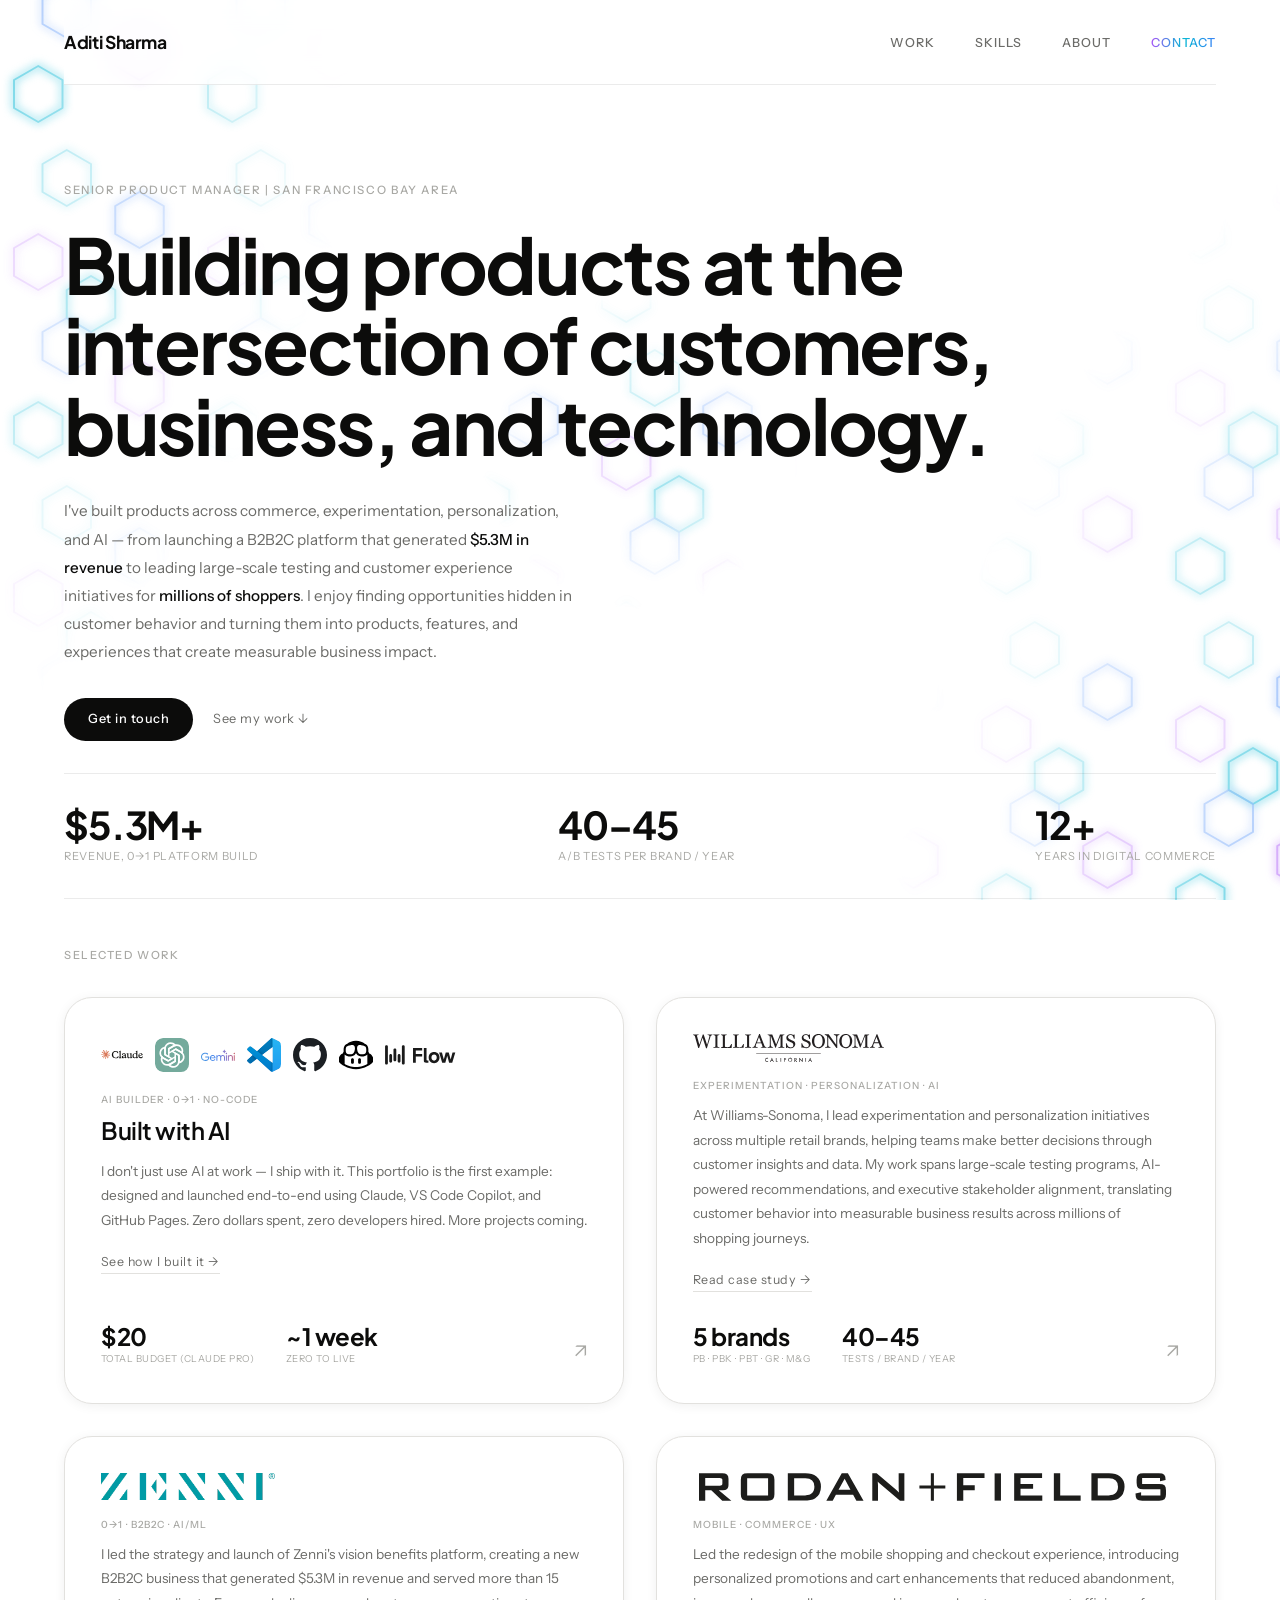
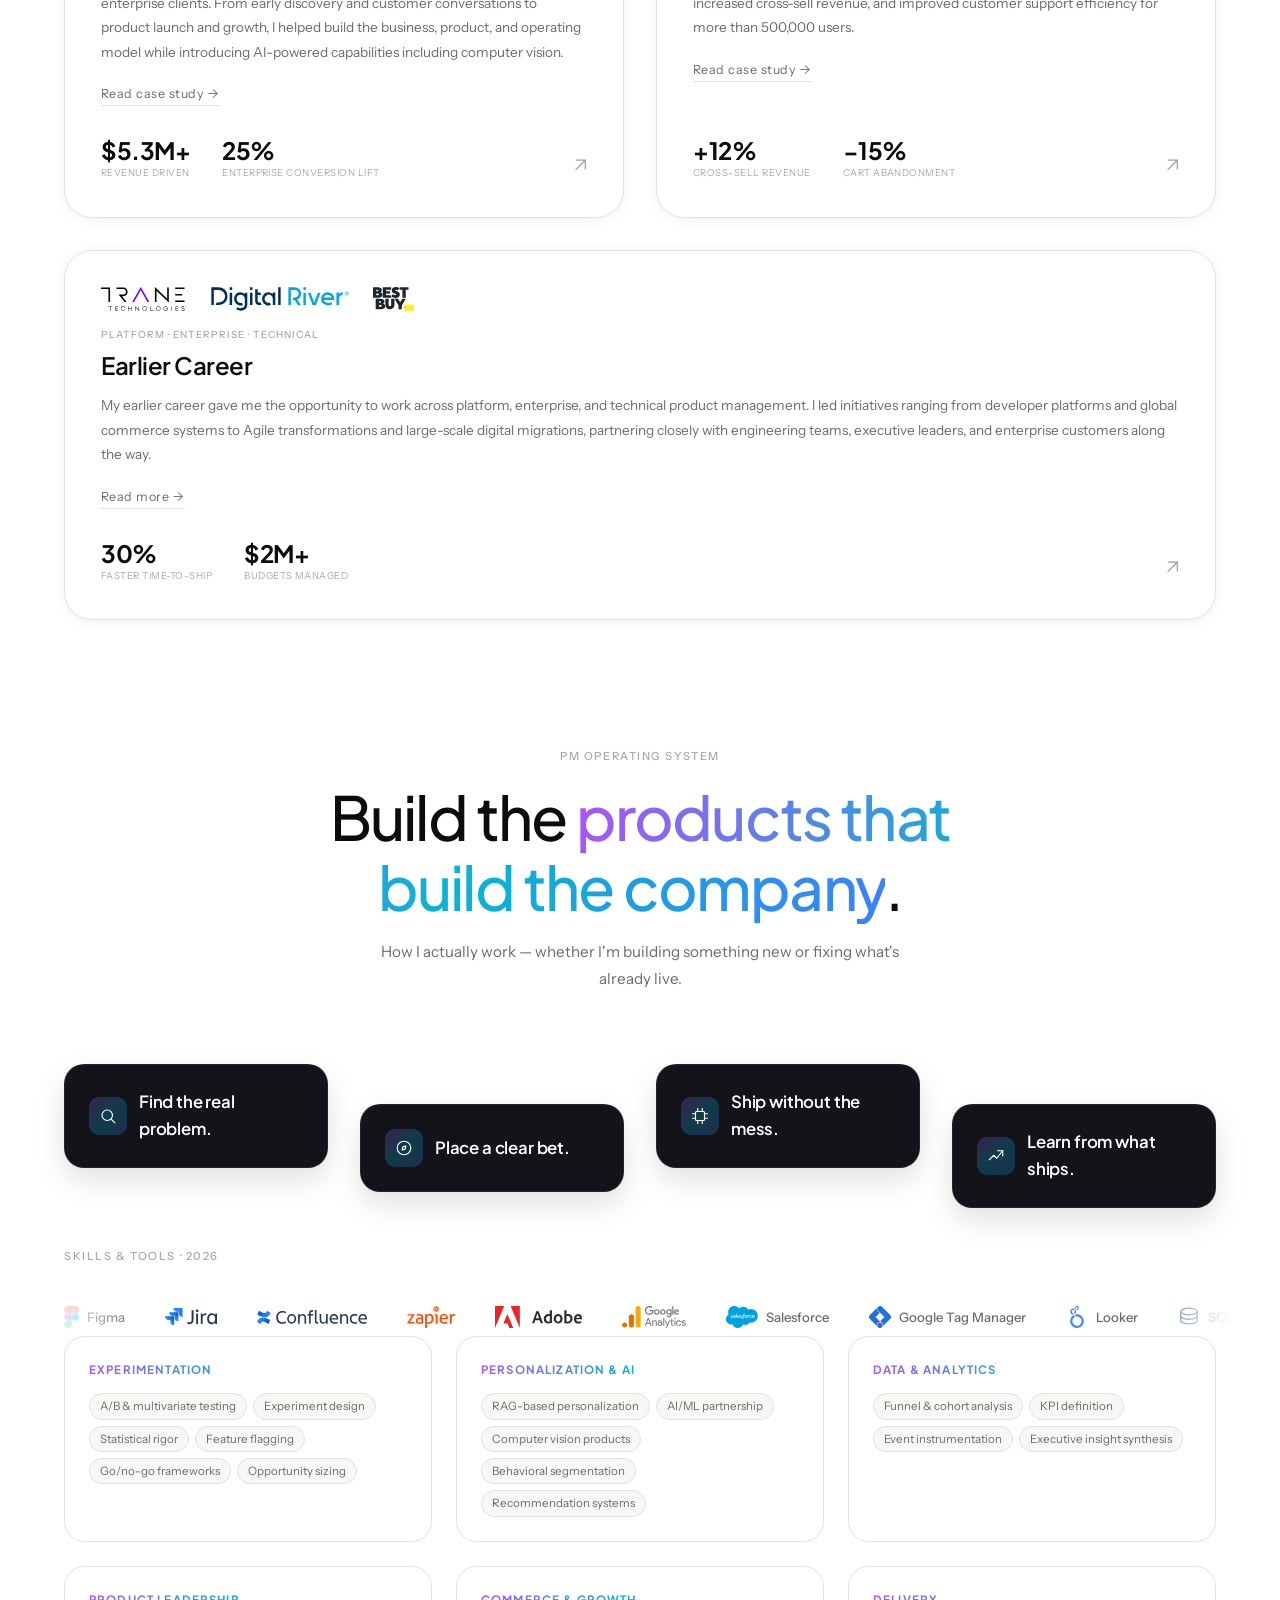
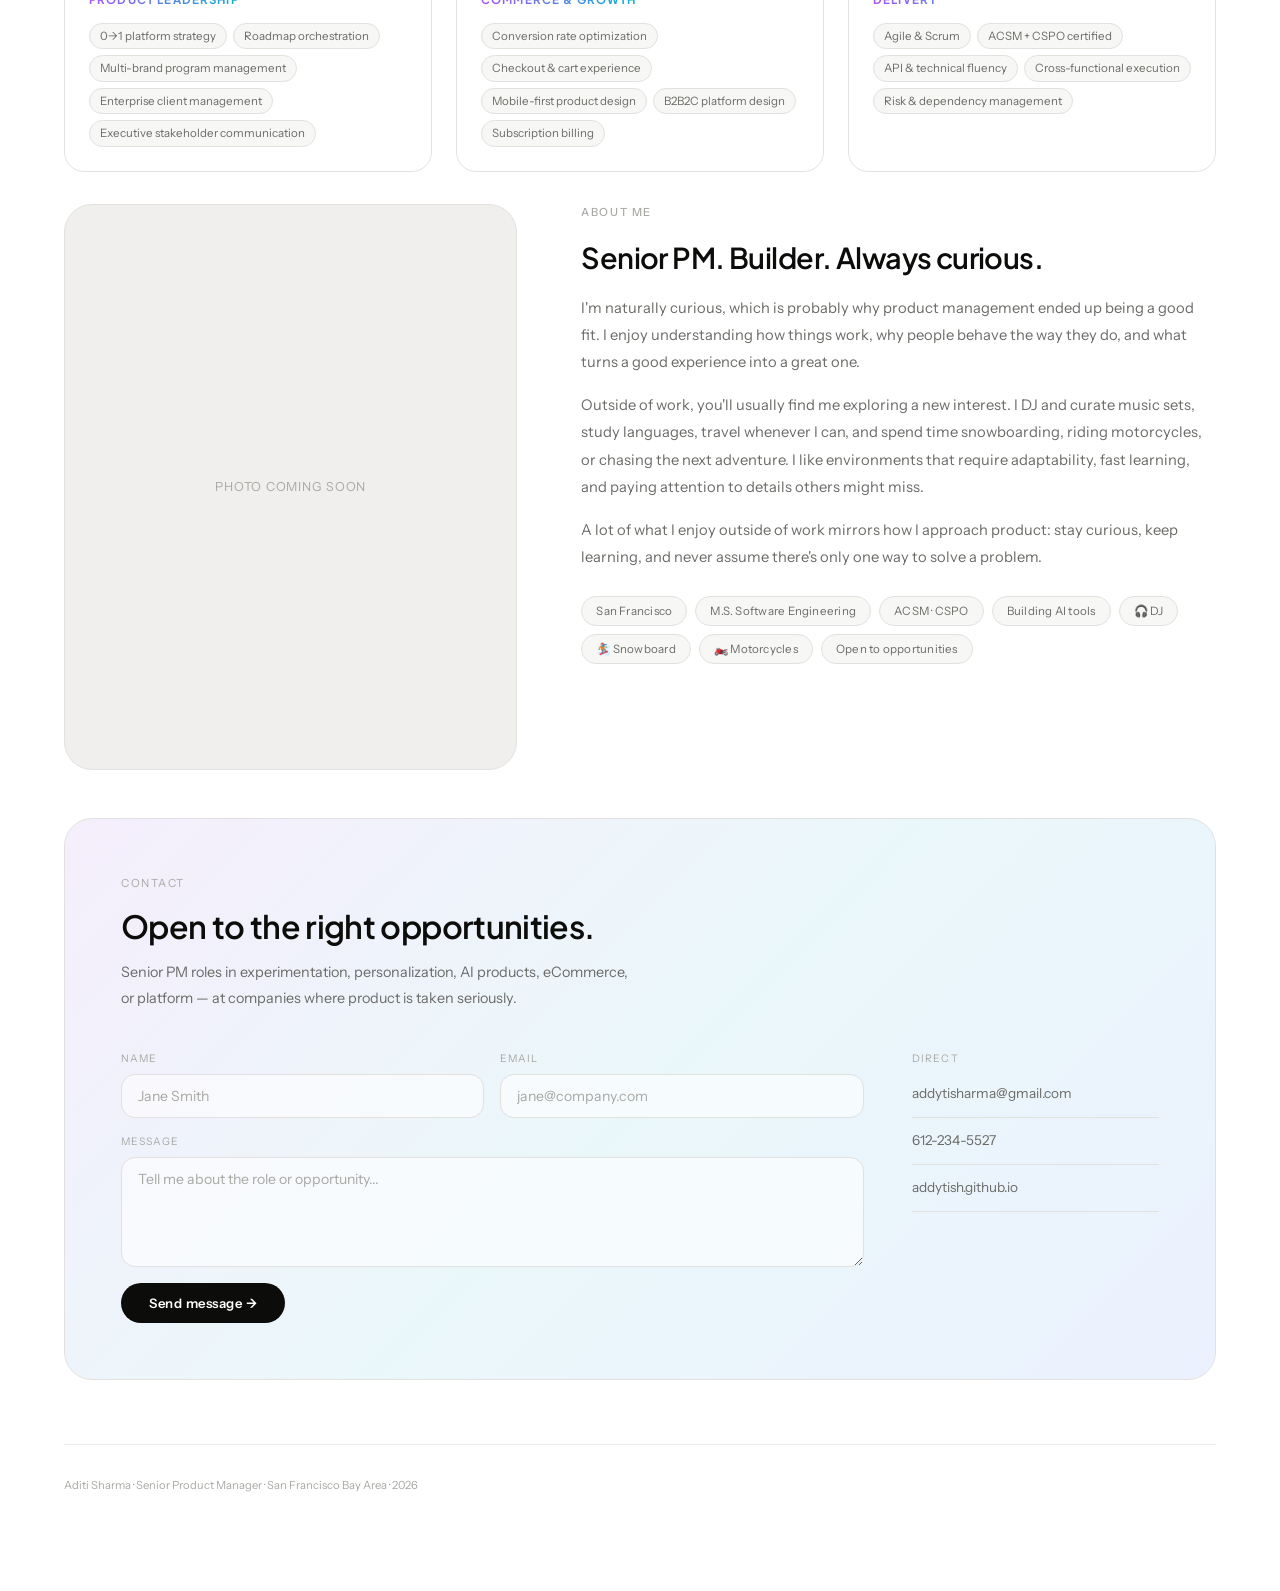
==== index.html @ 4fd6a7f5 "Update all homepage copy — hero, cards, and about me - New hero headline and bio focused on intersec" ====
<!DOCTYPE html>
<html lang="en">
<head>
  <meta charset="UTF-8">
  <meta name="viewport" content="width=device-width, initial-scale=1.0">
  <title>Aditi Sharma — Senior Product Manager</title>
  <link rel="preconnect" href="https://fonts.googleapis.com">
  <link rel="preconnect" href="https://fonts.gstatic.com" crossorigin>
  <link href="https://fonts.googleapis.com/css2?family=Plus+Jakarta+Sans:wght@300;400;500;600;700&family=Instrument+Sans:wght@300;400;500&display=swap" rel="stylesheet">
  <link rel="stylesheet" href="style.css">
</head>
<body>
<div class="bg-aurora"></div>
<div class="bg-aurora-cursor"></div>

  <div class="page">

    <!-- NAV -->
    <nav class="nav">
      <a href="index.html" class="nav-logo">Aditi Sharma</a>
      <ul class="nav-links">
        <li><a href="#work">Work</a></li>
        <li><a href="#skills">Skills</a></li>
        <li><a href="#about">About</a></li>
        <li><a href="#contact">Contact</a></li>
      </ul>
    </nav>

<!-- HERO -->
<section class="hero">
  <p class="hero-tag">Senior Product Manager  |  San Francisco Bay Area</p>
  <div class="hero-body">
    <div class="hero-left">
      <h1 class="hero-headline">Building products at the intersection of customers, business, and technology.</h1>
<p class="hero-bio">I've built products across commerce, experimentation, personalization, and AI — from launching a B2B2C platform that generated <strong>$5.3M in revenue</strong> to leading large-scale testing and customer experience initiatives for <strong>millions of shoppers</strong>. I enjoy finding opportunities hidden in customer behavior and turning them into products, features, and experiences that create measurable business impact.</p>
<div class="hero-cta">
        <a href="#contact" class="btn-primary">Get in touch</a>
        <a href="#work" class="btn-ghost">See my work ↓</a>
      </div>
    </div>
    <div class="hero-stats">
      <div class="stat">
        <span class="stat-val">$5.3M+</span>
        <span class="stat-label">Revenue, 0→1 platform build</span>
      </div>
      <div class="stat">
        <span class="stat-val">40–45</span>
        <span class="stat-label">A/B tests per brand / year</span>
      </div>
      <div class="stat">
        <span class="stat-val">12+</span>
        <span class="stat-label">Years in digital commerce</span>
      </div>
    </div>
  </div>
</section>

    <!-- WORK -->
    <section class="work-section" id="work">
      <div class="section-header">
        <span class="section-label">Selected work</span>
      </div>

      <div class="project-grid">

        <!-- AI BUILDER -->
        <article class="project-card">
          <div class="project-card__top">
            <div class="ai-tool-logos">
              <img src="logos/claude.svg" alt="Claude" class="ai-tool-logo ai-tool-logo--claude">
              <img src="logos/chatgpt.svg" alt="ChatGPT" class="ai-tool-logo">
              <img src="logos/gemini.svg" alt="Gemini" class="ai-tool-logo">
              <img src="logos/vscode.svg" alt="VS Code" class="ai-tool-logo">
              <img src="logos/github.svg" alt="GitHub" class="ai-tool-logo">
              <img src="logos/copilot.svg" alt="GitHub Copilot" class="ai-tool-logo">
              <img src="logos/wisprflow.svg" alt="WisprFlow" class="ai-tool-logo ai-tool-logo--wordmark">
            </div>
            <span class="project-tag">AI Builder · 0→1 · No-Code</span>
            <h2 class="project-title">Built with AI</h2>
            <p class="project-desc">I don't just use AI at work — I ship with it. This portfolio is the first example: designed and launched end-to-end using Claude, VS Code Copilot, and GitHub Pages. Zero dollars spent, zero developers hired. More projects coming.</p>
            <a href="ai-builder.html" class="project-link project-link--ai">See how I built it →</a>
          </div>
          <div class="project-card__bottom">
            <div class="project-metrics">
              <div class="metric">
                <span class="metric-val">$20</span>
                <span class="metric-label">Total budget (Claude Pro)</span>
              </div>
              <div class="metric">
                <span class="metric-val">~1 week</span>
                <span class="metric-label">Zero to live</span>
              </div>
            </div>
            <a href="ai-builder.html" class="project-arrow project-arrow--ai">↗</a>
          </div>
        </article>

        <!-- WSI -->
        <article class="project-card project-card--dark">
          <div class="project-card__top">
            <img src="logos/williams-sonoma.svg" alt="Williams-Sonoma logo" class="project-logo">
            <span class="project-tag">Experimentation · Personalization · AI</span>
            <p class="project-desc">At Williams-Sonoma, I lead experimentation and personalization initiatives across multiple retail brands, helping teams make better decisions through customer insights and data. My work spans large-scale testing programs, AI-powered recommendations, and executive stakeholder alignment, translating customer behavior into measurable business results across millions of shopping journeys.</p>
            <a href="williams-sonoma.html" class="project-link">Read case study →</a>
          </div>
          <div class="project-card__bottom">
            <div class="project-metrics">
              <div class="metric">
                <span class="metric-val">5 brands</span>
                <span class="metric-label">PB · PBK · PBT · GR · M&G</span>
              </div>
              <div class="metric">
                <span class="metric-val">40–45</span>
                <span class="metric-label">Tests / brand / year</span>
              </div>
            </div>
           <a href="williams-sonoma.html" class="project-arrow">↗</a>
          </div>
        </article>

        <!-- ZENNI -->
        <article class="project-card project-card--dark">
          <div class="project-card__top">
            <img src="logos/zenni.png" alt="Zenni Optical logo" class="project-logo">
            <span class="project-tag">0→1 · B2B2C · AI/ML</span>
            <p class="project-desc">I led the strategy and launch of Zenni's vision benefits platform, creating a new B2B2C business that generated $5.3M in revenue and served more than 15 enterprise clients. From early discovery and customer conversations to product launch and growth, I helped build the business, product, and operating model while introducing AI-powered capabilities including computer vision.</p>
            <a href="zenni.html" class="project-link">Read case study →</a>
          </div>
          <div class="project-card__bottom">
            <div class="project-metrics">
              <div class="metric">
                <span class="metric-val">$5.3M+</span>
                <span class="metric-label">Revenue driven</span>
              </div>
              <div class="metric">
                <span class="metric-val">25%</span>
                <span class="metric-label">Enterprise conversion lift</span>
              </div>
            </div>
            <a href="zenni.html" class="project-arrow">↗</a>
          </div>
        </article>

        <!-- RODAN -->
        <article class="project-card project-card--dark">
          <div class="project-card__top">
            <img src="logos/rodan-fields.svg" alt="Rodan + Fields logo" class="project-logo">
            <span class="project-tag">Mobile · Commerce · UX</span>
            <p class="project-desc">Led the redesign of the mobile shopping and checkout experience, introducing personalized promotions and cart enhancements that reduced abandonment, increased cross-sell revenue, and improved customer support efficiency for more than 500,000 users.</p>
            <a href="rodan-fields.html" class="project-link">Read case study →</a>
          </div>
          <div class="project-card__bottom">
            <div class="project-metrics">
              <div class="metric">
                <span class="metric-val">+12%</span>
                <span class="metric-label">Cross-sell revenue</span>
              </div>
              <div class="metric">
                <span class="metric-val">−15%</span>
                <span class="metric-label">Cart abandonment</span>
              </div>
            </div>
            <a href="rodan-fields.html" class="project-arrow">↗</a>
          </div>
        </article>

        <!-- EARLY CAREER -->
        <article class="project-card project-card--full">
          <div class="project-card__top">
            <div class="project-logo-row">
              <img src="logos/trane.svg" alt="Trane Technologies logo">
              <img src="logos/digital-river.svg" alt="Digital River logo">
              <img src="logos/best-buy.svg" alt="Best Buy logo">
            </div>
            <span class="project-tag">Platform · Enterprise · Technical</span>
            <h2 class="project-title">Earlier Career</h2>
            <p class="project-desc">My earlier career gave me the opportunity to work across platform, enterprise, and technical product management. I led initiatives ranging from developer platforms and global commerce systems to Agile transformations and large-scale digital migrations, partnering closely with engineering teams, executive leaders, and enterprise customers along the way.</p>
            <a href="early-career.html" class="project-link project-link--light">Read more →</a>
          </div>
          <div class="project-card__bottom">
            <div class="project-metrics">
              <div class="metric metric--light">
                <span class="metric-val">30%</span>
                <span class="metric-label">Faster time-to-ship</span>
              </div>
              <div class="metric metric--light">
                <span class="metric-val">$2M+</span>
                <span class="metric-label">Budgets managed</span>
              </div>
            </div>
            <a href="early-career.html" class="project-arrow project-arrow--light">↗</a>
          </div>
        </article>

      </div>
    </section>

    <!-- PM OPERATING SYSTEM -->
    <section class="pmos-section" id="system">
      <div class="pmos-inner">
        <p class="pmos-eyebrow">PM Operating System</p>
        <h2 class="pmos-title">Build the <span class="headline-muted">products that build the company</span>.</h2>
        <p class="pmos-subtitle">How I actually work — whether I'm building something new or fixing what's already live.</p>

        <div class="pmos-graph">
          <div class="pmos-node" data-node="1">
            <div class="pmos-node-top">
              <div class="pmos-node-icon">
                <svg viewBox="0 0 24 24" fill="none" stroke="currentColor" stroke-width="1.5" stroke-linecap="round" stroke-linejoin="round"><circle cx="11" cy="11" r="7"/><line x1="21" y1="21" x2="16.5" y2="16.5"/></svg>
              </div>
              <div class="pmos-node-meta">
                <span class="pmos-node-title">Find the real problem.</span>
              </div>
            </div>
            <div class="pmos-node-detail">
              <div class="pmos-node-sub">
                <p class="pmos-node-sub-text">I start by listening — to the data, to customers, to the market. The goal is finding the real problem, not the loudest request.</p>
              </div>
              <div class="pmos-node-quote">
                <p>"Most 'asks' aren't the actual problem. My job is finding the one underneath."</p>
              </div>
            </div>
          </div>

          <div class="pmos-node pmos-node--offset" data-node="2">
            <div class="pmos-node-top">
              <div class="pmos-node-icon">
                <svg viewBox="0 0 24 24" fill="none" stroke="currentColor" stroke-width="1.5" stroke-linecap="round" stroke-linejoin="round"><circle cx="12" cy="12" r="9"/><polygon points="14.5,9.5 10.5,10.5 9.5,14.5 13.5,13.5"/></svg>
              </div>
              <div class="pmos-node-meta">
                <span class="pmos-node-title">Place a clear bet.</span>
              </div>
            </div>
            <div class="pmos-node-detail">
              <div class="pmos-node-sub">
                <p class="pmos-node-sub-text">Turn the problem into a clear bet — what we're building, why it'll work, and how we'll know if it didn't.</p>
              </div>
              <div class="pmos-node-quote">
                <p>"If I can't explain the bet in two sentences, it's not ready yet."</p>
              </div>
            </div>
          </div>

          <div class="pmos-node" data-node="3">
            <div class="pmos-node-top">
              <div class="pmos-node-icon">
                <svg viewBox="0 0 24 24" fill="none" stroke="currentColor" stroke-width="1.5" stroke-linecap="round" stroke-linejoin="round"><rect x="6" y="6" width="12" height="12" rx="1.5"/><line x1="9" y1="2" x2="9" y2="6"/><line x1="15" y1="2" x2="15" y2="6"/><line x1="9" y1="18" x2="9" y2="22"/><line x1="15" y1="18" x2="15" y2="22"/><line x1="2" y1="9" x2="6" y2="9"/><line x1="2" y1="15" x2="6" y2="15"/><line x1="18" y1="9" x2="22" y2="9"/><line x1="18" y1="15" x2="22" y2="15"/></svg>
              </div>
              <div class="pmos-node-meta">
                <span class="pmos-node-title">Ship without the mess.</span>
              </div>
            </div>
            <div class="pmos-node-detail">
              <div class="pmos-node-sub">
                <p class="pmos-node-sub-text">Cut scope down to what actually matters, keep engineering unblocked, and protect quality the whole way through.</p>
              </div>
              <div class="pmos-node-quote">
                <p>"Speed without a mess — that's the job."</p>
              </div>
            </div>
          </div>

          <div class="pmos-node pmos-node--offset" data-node="4">
            <div class="pmos-node-top">
              <div class="pmos-node-icon">
                <svg viewBox="0 0 24 24" fill="none" stroke="currentColor" stroke-width="1.5" stroke-linecap="round" stroke-linejoin="round"><polyline points="3,17 9,11 13,15 21,5"/><polyline points="14,5 21,5 21,12"/></svg>
              </div>
              <div class="pmos-node-meta">
                <span class="pmos-node-title">Learn from what ships.</span>
              </div>
            </div>
            <div class="pmos-node-detail">
              <div class="pmos-node-sub">
                <p class="pmos-node-sub-text">Ship in stages, watch what actually happens, and feed it straight back into what we build next.</p>
              </div>
              <div class="pmos-node-quote">
                <p>"Launch is day one, not the finish line."</p>
              </div>
            </div>
          </div>

        </div>
      </div>
    </section>

    <!-- SKILLS -->
    <section class="skills-section" id="skills">
      <div class="section-header">
        <span class="section-label">Skills & tools · 2026</span>
      </div>

      <!-- TOOLS MARQUEE -->
      <div class="tools-marquee-wrap">
        <div class="tools-marquee">
          <div class="tools-track">
            <div class="tool-card"><img src="logos/figma.svg" class="tool-logo" alt="Figma"><span class="tool-name">Figma</span></div>
            <div class="tool-card"><img src="logos/jira.svg" class="tool-logo" alt="Jira"></div>
            <div class="tool-card"><img src="logos/confluence.svg" class="tool-logo" alt="Confluence"></div>
            <div class="tool-card"><img src="logos/zapier.svg" class="tool-logo" alt="Zapier"></div>
            <div class="tool-card"><img src="logos/adobe.svg" class="tool-logo" alt="Adobe Target"></div>
            <div class="tool-card"><img src="logos/ga4.svg" class="tool-logo" alt="Google Analytics 4"></div>
            <div class="tool-card"><img src="logos/salesforce.svg" class="tool-logo" alt="Salesforce"><span class="tool-name">Salesforce</span></div>
            <div class="tool-card"><img src="logos/gtm.svg" class="tool-logo" alt="Google Tag Manager"><span class="tool-name">Google Tag Manager</span></div>
            <div class="tool-card"><img src="logos/looker.svg" class="tool-logo" alt="Looker"><span class="tool-name">Looker</span></div>
            <div class="tool-card"><img src="logos/sql.svg" class="tool-logo" alt="SQL"><span class="tool-name">SQL</span></div>
            <div class="tool-card"><div class="tool-logo tool-initial" style="background:#016FE1;color:#fff">O</div><span class="tool-name">Optimizely</span></div>
            <div class="tool-card"><div class="tool-logo tool-initial" style="background:#5C2D91;color:#fff">CS</div><span class="tool-name">Contentsquare</span></div>
            <!-- duplicate for seamless loop -->
            <div class="tool-card"><img src="logos/figma.svg" class="tool-logo" alt="Figma"><span class="tool-name">Figma</span></div>
            <div class="tool-card"><img src="logos/jira.svg" class="tool-logo" alt="Jira"></div>
            <div class="tool-card"><img src="logos/confluence.svg" class="tool-logo" alt="Confluence"></div>
            <div class="tool-card"><img src="logos/zapier.svg" class="tool-logo" alt="Zapier"></div>
            <div class="tool-card"><img src="logos/adobe.svg" class="tool-logo" alt="Adobe Target"></div>
            <div class="tool-card"><img src="logos/ga4.svg" class="tool-logo" alt="Google Analytics 4"></div>
            <div class="tool-card"><img src="logos/salesforce.svg" class="tool-logo" alt="Salesforce"><span class="tool-name">Salesforce</span></div>
            <div class="tool-card"><img src="logos/gtm.svg" class="tool-logo" alt="Google Tag Manager"><span class="tool-name">Google Tag Manager</span></div>
            <div class="tool-card"><img src="logos/looker.svg" class="tool-logo" alt="Looker"><span class="tool-name">Looker</span></div>
            <div class="tool-card"><img src="logos/sql.svg" class="tool-logo" alt="SQL"><span class="tool-name">SQL</span></div>
            <div class="tool-card"><div class="tool-logo tool-initial" style="background:#016FE1;color:#fff">O</div><span class="tool-name">Optimizely</span></div>
            <div class="tool-card"><div class="tool-logo tool-initial" style="background:#5C2D91;color:#fff">CS</div><span class="tool-name">Contentsquare</span></div>
          </div>
        </div>
      </div>

      <!-- TOOLS (hidden, kept for reference) -->
      <div class="tools-grid" style="display:none">
        <div class="tool-card"><img src="logos/figma.svg" class="tool-logo" alt="Figma"><span class="tool-name">Figma</span></div>
        <div class="tool-card"><img src="logos/jira.svg" class="tool-logo" alt="Jira"></div>
        <div class="tool-card"><img src="logos/confluence.svg" class="tool-logo" alt="Confluence"></div>
        <div class="tool-card"><img src="logos/zapier.svg" class="tool-logo" alt="Zapier"></div>
        <div class="tool-card"><img src="logos/adobe.svg" class="tool-logo" alt="Adobe Target"></div>
        <div class="tool-card"><img src="logos/ga4.svg" class="tool-logo" alt="Google Analytics 4"></div>
        <div class="tool-card"><img src="logos/salesforce.svg" class="tool-logo" alt="Salesforce"><span class="tool-name">Salesforce</span></div>
        <div class="tool-card">
          <div class="tool-logo tool-initial" style="background:#016FE1;color:#fff">O</div>
          <span class="tool-name">Optimizely</span>
        </div>
        <div class="tool-card"><img src="logos/gtm.svg" class="tool-logo" alt="Google Tag Manager"><span class="tool-name">Google Tag Manager</span></div>
        <div class="tool-card"><img src="logos/looker.svg" class="tool-logo" alt="Looker"><span class="tool-name">Looker</span></div>
        <div class="tool-card"><img src="logos/sql.svg" class="tool-logo" alt="SQL"><span class="tool-name">SQL</span></div>
        <div class="tool-card">
          <div class="tool-logo tool-initial" style="background:#5C2D91;color:#fff">CS</div>
          <span class="tool-name">Contentsquare</span>
        </div>
      </div>

      <!-- EXPERTISE -->
      <div class="expertise-grid">
        <div class="expertise-block">
          <h4 class="expertise-head">Experimentation</h4>
          <div class="expertise-tags">
            <span>A/B &amp; multivariate testing</span>
            <span>Experiment design</span>
            <span>Statistical rigor</span>
            <span>Feature flagging</span>
            <span>Go/no-go frameworks</span>
            <span>Opportunity sizing</span>
          </div>
        </div>
        <div class="expertise-block">
          <h4 class="expertise-head">Personalization &amp; AI</h4>
          <div class="expertise-tags">
            <span>RAG-based personalization</span>
            <span>AI/ML partnership</span>
            <span>Computer vision products</span>
            <span>Behavioral segmentation</span>
            <span>Recommendation systems</span>
          </div>
        </div>
        <div class="expertise-block">
          <h4 class="expertise-head">Data &amp; Analytics</h4>
          <div class="expertise-tags">
            <span>Funnel &amp; cohort analysis</span>
            <span>KPI definition</span>
            <span>Event instrumentation</span>
            <span>Executive insight synthesis</span>
          </div>
        </div>
        <div class="expertise-block">
          <h4 class="expertise-head">Product Leadership</h4>
          <div class="expertise-tags">
            <span>0→1 platform strategy</span>
            <span>Roadmap orchestration</span>
            <span>Multi-brand program management</span>
            <span>Enterprise client management</span>
            <span>Executive stakeholder communication</span>
          </div>
        </div>
        <div class="expertise-block">
          <h4 class="expertise-head">Commerce &amp; Growth</h4>
          <div class="expertise-tags">
            <span>Conversion rate optimization</span>
            <span>Checkout &amp; cart experience</span>
            <span>Mobile-first product design</span>
            <span>B2B2C platform design</span>
            <span>Subscription billing</span>
          </div>
        </div>
        <div class="expertise-block">
          <h4 class="expertise-head">Delivery</h4>
          <div class="expertise-tags">
            <span>Agile &amp; Scrum</span>
            <span>ACSM + CSPO certified</span>
            <span>API &amp; technical fluency</span>
            <span>Cross-functional execution</span>
            <span>Risk &amp; dependency management</span>
          </div>
        </div>
      </div>
    </section>

    <!-- ABOUT -->
    <section class="about-section" id="about">
      <div class="about-photo">
        <div class="about-photo-placeholder">Photo coming soon</div>
      </div>
      <div class="about-content">
        <p class="about-label">About me</p>
        <h2 class="about-headline">Senior PM. Builder. Always curious.</h2>
        <p class="about-bio">I'm naturally curious, which is probably why product management ended up being a good fit. I enjoy understanding how things work, why people behave the way they do, and what turns a good experience into a great one.</p>
        <p class="about-bio">Outside of work, you'll usually find me exploring a new interest. I DJ and curate music sets, study languages, travel whenever I can, and spend time snowboarding, riding motorcycles, or chasing the next adventure. I like environments that require adaptability, fast learning, and paying attention to details others might miss.</p>
        <p class="about-bio">A lot of what I enjoy outside of work mirrors how I approach product: stay curious, keep learning, and never assume there's only one way to solve a problem.</p>
        <div class="about-tags">
          <span class="about-tag">San Francisco</span>
          <span class="about-tag">M.S. Software Engineering</span>
          <span class="about-tag">ACSM · CSPO</span>
          <span class="about-tag">Building AI tools</span>
          <span class="about-tag">🎧 DJ</span>
          <span class="about-tag">🏂 Snowboard</span>
          <span class="about-tag">🏍️ Motorcycles</span>
          <span class="about-tag">Open to opportunities</span>
        </div>
      </div>
    </section>

    <!-- CONTACT -->
    <section class="contact-section" id="contact">
      <p class="contact-label">Contact</p>
      <h2 class="contact-headline">Open to the right opportunities.</h2>
      <p class="contact-sub">Senior PM roles in experimentation, personalization, AI products, eCommerce, or platform — at companies where product is taken seriously.</p>
      <div class="contact-grid">
        <form class="contact-form" action="https://formspree.io/f/xzdqeeee" method="POST">
          <div class="form-group">
            <label class="form-label">Name</label>
            <input class="form-input" type="text" name="name" placeholder="Jane Smith" required>
          </div>
          <div class="form-group">
            <label class="form-label">Email</label>
            <input class="form-input" type="email" name="email" placeholder="jane@company.com" required>
          </div>
          <div class="form-group form-group--full">
            <label class="form-label">Message</label>
            <textarea class="form-input form-textarea" name="message" placeholder="Tell me about the role or opportunity..." required></textarea>
          </div>
          <button type="submit" class="form-submit">Send message →</button>
        </form>
        <div class="contact-direct">
          <p class="contact-direct-label">Direct</p>
          <a href="mailto:addytisharma@gmail.com" class="contact-direct-link">addytisharma@gmail.com</a>
          <a href="tel:6122345527" class="contact-direct-link">612-234-5527</a>
          <a href="https://addytish.github.io" target="_blank" class="contact-direct-link">addytish.github.io</a>
        </div>
      </div>
    </section>

    <!-- FOOTER -->
    <footer class="footer">
      <span>Aditi Sharma · Senior Product Manager · San Francisco Bay Area · 2026</span>
    </footer>

  </div>

<script src="bg-aurora.js"></script>
<script>
  const navLinks = document.querySelectorAll('.nav-links a');
  const sections = [...navLinks].map(link => document.querySelector(link.getAttribute('href')));

  const setActive = (id) => {
    navLinks.forEach(link => {
      link.classList.toggle('nav-active', link.getAttribute('href') === `#${id}`);
    });
  };

  const observer = new IntersectionObserver((entries) => {
    entries.forEach(entry => {
      if (entry.isIntersecting) setActive(entry.target.id);
    });
  }, { rootMargin: '-100px 0px -60% 0px' });

  sections.forEach(section => section && observer.observe(section));

  // Skills tabs
  document.querySelectorAll('.skills-tab').forEach(tab => {
    tab.addEventListener('click', () => {
      document.querySelectorAll('.skills-tab').forEach(t => t.classList.remove('active'));
      document.querySelectorAll('.skills-panel').forEach(p => p.classList.remove('active'));
      tab.classList.add('active');
      document.getElementById('panel-' + tab.dataset.tab).classList.add('active');
    });
  });

  // Card fly-in on scroll
  const cards = document.querySelectorAll('.project-card');
  cards.forEach((card, i) => {
    card.classList.add('card-hidden');
    card.style.transitionDelay = (i % 2 === 0 ? 0 : 0.1) + 's';
  });
  const cardObserver = new IntersectionObserver((entries) => {
    entries.forEach(entry => {
      if (entry.isIntersecting) {
        entry.target.classList.add('card-visible');
        cardObserver.unobserve(entry.target);
      }
    });
  }, { threshold: 0.1 });
  cards.forEach(card => cardObserver.observe(card));

  // PM Operating System node graph
  const pmosNodes = document.querySelectorAll('.pmos-node');
  pmosNodes.forEach(node => {
    node.addEventListener('click', () => {
      const wasActive = node.classList.contains('active');
      pmosNodes.forEach(n => n.classList.remove('active'));
      if (!wasActive) node.classList.add('active');
    });
  });
</script>
</body>
</html>
---- style.css ----
/* ============================================================
   ADITI SHARMA — PORTFOLIO
   style.css — Runway-inspired monochrome
   Fonts: Plus Jakarta Sans (display) + Instrument Sans (body)
   ============================================================ */

/* ── RESET ── */
*, *::before, *::after {
  box-sizing: border-box;
  margin: 0;
  padding: 0;
}

/* ── VARIABLES ── */
:root {
  --white:        #FFFFFF;
  --off-white:    #F7F7F5;
  --gray-100:     #F0EFED;
  --gray-200:     #E2E1DE;
  --gray-400:     #A8A8A4;
  --gray-600:     #6B6B68;
  --gray-800:     #2C2C2A;
  --black:        #0C0C0B;
  --card-dark:    #111110;
  --card-soft: linear-gradient(135deg, #F5EEFC 0%, #EAF7FA 50%, #EBF1FE 100%);
  --card-border:  rgba(255,255,255,0.07);
  --line:         rgba(12,12,11,0.08);

  --font-display: 'Plus Jakarta Sans', sans-serif;
  --font-body:    'Instrument Sans', sans-serif;

  --radius-sm:    8px;
  --radius-md:    14px;
  --radius-lg:    20px;
  --radius-xl:    28px;
  --radius-pill:  100px;

  --transition:   0.25s ease;
}

/* ── BASE ── */
html { scroll-behavior: smooth; }

body {
  font-family: var(--font-body);
  background: var(--white);
  color: var(--black);
  font-size: 15px;
  line-height: 1.6;
  -webkit-font-smoothing: antialiased;
}

a { color: inherit; text-decoration: none; }
ul { list-style: none; }

/* ── BACKGROUND HEX-GRID TEXTURE ── */
.bg-aurora {
  position: fixed;
  inset: 0;
  z-index: -1;
  pointer-events: none;
  overflow: hidden;
}

.bg-aurora::before,
.bg-aurora::after {
  content: '';
  position: absolute;
  width: 1100px;
  height: 1500px;
  background-image: url('hex-pattern.svg');
  background-size: 194px 336px;
  animation: hex-fade 16s ease-in-out infinite alternate, hex-drift 70s linear infinite;
}

.bg-aurora::before {
  top: -200px;
  left: -200px;
  mask-image: radial-gradient(ellipse 800px 1300px at top left, rgba(0,0,0,1) 0%, rgba(0,0,0,0) 75%);
  -webkit-mask-image: radial-gradient(ellipse 800px 1300px at top left, rgba(0,0,0,1) 0%, rgba(0,0,0,0) 75%);
}

.bg-aurora::after {
  bottom: -200px;
  right: -200px;
  mask-image: radial-gradient(ellipse 800px 1300px at bottom right, rgba(0,0,0,1) 0%, rgba(0,0,0,0) 75%);
  -webkit-mask-image: radial-gradient(ellipse 800px 1300px at bottom right, rgba(0,0,0,1) 0%, rgba(0,0,0,0) 75%);
  animation-delay: -8s, -20s;
}

@keyframes hex-fade {
  0%, 100% { opacity: 0.4; }
  50% { opacity: 0.85; }
}

@keyframes hex-drift {
  from { background-position: 0 0; }
  to { background-position: 194px 336px; }
}

/* ── CURSOR-REVEAL HEX LAYER ── */
.bg-aurora-cursor {
  position: fixed;
  inset: 0;
  z-index: -1;
  pointer-events: none;
  background-image: url('hex-pattern.svg');
  background-size: 194px 336px;
  opacity: 0.5;
  mask-image: radial-gradient(circle 160px at var(--mx, 50%) var(--my, 50%), rgba(0,0,0,1) 0%, rgba(0,0,0,0) 100%);
  -webkit-mask-image: radial-gradient(circle 160px at var(--mx, 50%) var(--my, 50%), rgba(0,0,0,1) 0%, rgba(0,0,0,0) 100%);
}

/* ── LAYOUT ── */
.page {
  max-width: 100%;
  margin: 0 auto;
  padding: 0 4rem 6rem;
}

.work-section,
.skills-section,
.about-section,
.contact-section {
  scroll-margin-top: 100px;
}

.page > .nav,
.page > .hero,
.page > .work-section,
.page > .skills-section,
.page > .about-section,
.page > .contact-section,
.page > .footer {
  max-width: 1200px;
  margin-left: auto;
  margin-right: auto;
}

/* ── CASE STUDY PAGE MARGINS (match homepage) ── */
.cs-page > .cs-nav,
.cs-page > .cs-hero,
.cs-page > .cs-section,
.cs-page > .cs-footer,
.cs-page > .company-card {
  max-width: 1200px;
  margin-left: auto;
  margin-right: auto;
}

/* ── NAV ── */
.nav {
  display: flex;
  justify-content: space-between;
  align-items: center;
  padding: 1.75rem 0;
  border-bottom: 0.5px solid var(--line);
  margin-bottom: 3rem;
  position: sticky;
  top: 0;
  background: rgba(255,255,255,0.75);
  backdrop-filter: blur(12px);
  -webkit-backdrop-filter: blur(12px);
  z-index: 10;
}

.nav-logo {
  font-family: var(--font-display);
  font-size: 1.1rem;
  font-weight: 700;
  letter-spacing: -0.02em;
  color: var(--black);
  transition: color var(--transition);
}

.nav-logo:hover { color: var(--gray-600); }

.nav-links {
  display: flex;
  gap: 2.5rem;
}

.nav-links a {
  font-size: 0.78rem;
  letter-spacing: 0.08em;
  text-transform: uppercase;
  color: var(--gray-600);
  font-weight: 500;
  transition: color var(--transition);
}

.nav-links a:hover,
.nav-active {
  background: linear-gradient(90deg, #A855F7, #06B6D4, #3B82F6);
  -webkit-background-clip: text;
  -webkit-text-fill-color: transparent;
  background-clip: text;
  font-weight: 600;
  text-decoration: none;
}

/* ── HERO ── */
.hero {
  padding: 3rem 0 2rem;
  border-bottom: 0.5px solid var(--line);
  margin-bottom: 3rem;
}

.hero-tag {
  font-size: 0.72rem;
  letter-spacing: 0.14em;
  text-transform: uppercase;
  color: var(--gray-400);
  font-weight: 500;
  margin-bottom: 1.5rem;
}

.hero-headline {
  font-family: var(--font-display);
  font-size: clamp(2.8rem, 6vw, 5.5rem);
  font-weight: 700;
  line-height: 1.05;
  letter-spacing: -0.03em;
  color: var(--black);
  margin-bottom: 2rem;
  max-width: 100%;
}

.headline-muted {
  background: linear-gradient(90deg, #A855F7, #06B6D4, #3B82F6);
  -webkit-background-clip: text;
  -webkit-text-fill-color: transparent;
  background-clip: text;
}

.hero-body {
  display: flex;
  flex-direction: column;
  gap: 2rem;
  align-items: start;
}

.hero-bio {
  font-size: 0.95rem;
  color: var(--gray-600);
  line-height: 1.85;
  max-width: 520px;
  margin-bottom: 2rem;
}

.hero-bio strong {
  color: var(--black);
  font-weight: 500;
}

.hero-cta {
  display: flex;
  gap: 1.25rem;
  align-items: center;
}

.btn-primary {
  display: inline-block;
  font-family: var(--font-body);
  font-size: 0.8rem;
  font-weight: 500;
  padding: 11px 24px;
  background: var(--black);
  color: var(--white);
  border-radius: var(--radius-pill);
  letter-spacing: 0.04em;
  transition: background var(--transition), transform var(--transition);
}

.btn-primary:hover {
  background: var(--gray-800);
  transform: translateY(-1px);
}

.btn-ghost {
  font-size: 0.8rem;
  color: var(--gray-600);
  letter-spacing: 0.04em;
  transition: color var(--transition);
}

.btn-ghost:hover { color: var(--black); }

.hero-stats {
  display: flex;
  flex-direction: row;
  justify-content: space-between;
  border-top: 0.5px solid var(--line);
  padding-top: 2rem;
  width: 100%;
}

.stat {
  display: flex;
  flex-direction: column;
  padding: 0;
  border-top: none;
}

.stat:last-child {
  border-bottom: none;
}

.stat-val {
  font-family: var(--font-display);
  font-size: 2.4rem;
  font-weight: 700;
  color: var(--black);
  letter-spacing: -0.03em;
  line-height: 1;
  margin-bottom: 4px;
}

.stat-label {
  font-size: 0.7rem;
  color: var(--gray-400);
  text-transform: uppercase;
  letter-spacing: 0.06em;
}

/* ── SECTION HEADER ── */
.section-header {
  display: flex;
  align-items: center;
  justify-content: space-between;
  margin-bottom: 2rem;
}

.section-label {
  font-size: 0.7rem;
  letter-spacing: 0.14em;
  text-transform: uppercase;
  color: var(--gray-400);
  font-weight: 500;
}

.section-count {
  font-size: 0.75rem;
  color: var(--gray-400);
}

/* ── PM OPERATING SYSTEM ── */
.pmos-section {
  margin: 5rem 0;
  padding: 0;
}

.pmos-inner {
  max-width: 1200px;
  margin: 0 auto;
  position: relative;
}

.pmos-eyebrow {
  font-size: 0.7rem;
  letter-spacing: 0.14em;
  text-transform: uppercase;
  color: var(--gray-400);
  font-weight: 500;
  margin-bottom: 1rem;
  text-align: center;
}

.pmos-title {
  font-family: var(--font-display);
  font-size: clamp(2.2rem, 5vw, 3.8rem);
  font-weight: 500;
  letter-spacing: -0.03em;
  color: var(--black);
  line-height: 1.15;
  max-width: 760px;
  margin: 0 auto 1rem;
  text-align: center;
}

.pmos-subtitle {
  font-size: 0.95rem;
  color: var(--gray-600);
  line-height: 1.8;
  max-width: 560px;
  margin: 0 auto 3.5rem;
  text-align: center;
}

.pmos-graph {
  position: relative;
  display: grid;
  grid-template-columns: repeat(4, 1fr);
  gap: 2rem;
  padding-top: 1rem;
  align-items: start;
}

.pmos-node {
  position: relative;
  z-index: 1;
  background: #13131A;
  border: 0.5px solid rgba(255,255,255,0.08);
  border-radius: var(--radius-lg);
  padding: 1.5rem;
  box-shadow: 0 12px 30px rgba(12,12,11,0.12);
  transition: border-color 0.3s, background 0.3s, box-shadow 0.3s;
  cursor: pointer;
}

.pmos-node--offset {
  transform: translateY(2.5rem);
}

.pmos-node:hover,
.pmos-node.active {
  border-color: rgba(255,255,255,0.2);
  background: #1A1A22;
  box-shadow: 0 16px 40px rgba(12,12,11,0.18);
}

.pmos-node-top {
  display: flex;
  align-items: center;
  gap: 0.75rem;
}

.pmos-node-icon {
  width: 38px;
  height: 38px;
  border-radius: 10px;
  display: flex;
  align-items: center;
  justify-content: center;
  background: linear-gradient(135deg, rgba(168,85,247,0.25), rgba(6,182,212,0.25), rgba(59,130,246,0.25));
  color: var(--white);
  flex-shrink: 0;
}

.pmos-node-icon svg {
  width: 18px;
  height: 18px;
}

.pmos-node-meta {
  display: flex;
  flex-direction: column;
  gap: 2px;
}

.pmos-node-type {
  font-size: 0.6rem;
  letter-spacing: 0.12em;
  text-transform: uppercase;
  color: rgba(255,255,255,0.35);
}

.pmos-node-title {
  font-family: var(--font-display);
  font-size: 1.05rem;
  font-weight: 600;
  color: var(--white);
  letter-spacing: -0.01em;
}

.pmos-node-detail {
  max-height: 0;
  overflow: hidden;
  opacity: 0;
  transition: max-height 0.45s ease, opacity 0.3s ease;
}

.pmos-node:hover .pmos-node-detail,
.pmos-node.active .pmos-node-detail {
  max-height: 600px;
  opacity: 1;
  margin-top: 1.25rem;
}

.pmos-node-sub {
  margin-bottom: 0.85rem;
}

.pmos-node-sub-label {
  font-size: 0.62rem;
  letter-spacing: 0.1em;
  text-transform: uppercase;
  background: linear-gradient(90deg, #A855F7, #06B6D4, #3B82F6);
  -webkit-background-clip: text;
  -webkit-text-fill-color: transparent;
  background-clip: text;
  font-weight: 700;
  margin-bottom: 0.3rem;
  display: block;
}

.pmos-node-sub-text {
  font-size: 0.8rem;
  color: rgba(255,255,255,0.5);
  line-height: 1.65;
}

.pmos-node-quote {
  border-left: 2px solid;
  border-image: linear-gradient(180deg, #A855F7, #06B6D4) 1;
  padding: 0.75rem 1rem;
  margin-top: 0.75rem;
  background: rgba(255,255,255,0.03);
  border-radius: 0 8px 8px 0;
}

.pmos-node-quote p {
  font-size: 0.78rem;
  color: rgba(255,255,255,0.55);
  line-height: 1.65;
  font-style: italic;
}

/* ── WORK SECTION ── */
.work-section {
  margin: 0 0 8rem;
}

.project-grid {
  display: grid;
  grid-template-columns: 1fr 1fr;
  gap: 2rem;
}
.project-card--full {
  grid-column: 1 / -1;
}

/* ── SCROLL FLY-IN ── */
.card-hidden {
  opacity: 0;
  transform: translateY(40px);
  transition: opacity 0.55s cubic-bezier(0.22,1,0.36,1), transform 0.55s cubic-bezier(0.22,1,0.36,1);
}
.card-hidden.card-visible {
  opacity: 1;
  transform: translateY(0);
}

/* ── PROJECT CARD ── */
.project-card {
  background: var(--white);
  border: 0.5px solid var(--gray-200);
  box-shadow: 0 2px 12px rgba(0,0,0,0.06);
  border-radius: var(--radius-xl);
  padding: 2.25rem;
  display: flex;
  flex-direction: column;
  justify-content: space-between;
  min-height: 300px;
  transition: transform var(--transition), box-shadow var(--transition);
  cursor: pointer;
}

.project-card:hover {
  transform: translateY(-4px);
  box-shadow: 0 8px 32px rgba(0,0,0,0.1);
}

.project-card--wide { grid-column: span 2; }

.project-card--light {
  background: var(--off-white);
  border: 0.5px solid var(--gray-200);
  box-shadow: none;
}

.project-card__top { margin-bottom: 2rem; }

.project-num {
  display: block;
  font-family: var(--font-display);
  font-size: 0.72rem;
  font-weight: 600;
  letter-spacing: 0.1em;
  color: var(--gray-400);
  margin-bottom: 1.25rem;
}

.project-tag {
  display: block;
  font-size: 0.62rem;
  letter-spacing: 0.1em;
  text-transform: uppercase;
  color: var(--gray-400);
  font-weight: 500;
  margin-bottom: 0.6rem;
}

.project-title {
  font-family: var(--font-display);
  font-size: 1.5rem;
  font-weight: 600;
  line-height: 1.15;
  letter-spacing: -0.02em;
  color: var(--black);
  margin-bottom: 0.85rem;
}

.project-desc {
  font-size: 0.85rem;
  color: var(--gray-600);
  line-height: 1.8;
}

.project-card--wide .project-desc { max-width: 640px; }

.project-logo {
  height: 28px;
  width: auto;
  max-width: 100%;
  object-fit: contain;
  margin-bottom: 1rem;
  display: block;
}

.project-logo-row {
  display: flex;
  align-items: center;
  gap: 1.5rem;
  margin-bottom: 1rem;
  flex-wrap: wrap;
}

.project-logo-row img {
  height: 24px;
  width: auto;
  max-width: 100%;
  object-fit: contain;
}

.cs-logo {
  height: 36px;
  width: auto;
  max-width: 100%;
  object-fit: contain;
  margin-bottom: 1rem;
  display: block;
}

.company-logo {
  height: 28px;
  width: auto;
  max-width: 100%;
  object-fit: contain;
  margin-bottom: 0.75rem;
  display: block;
}

.project-link {
  display: inline-block;
  margin-top: 1.25rem;
  font-size: 0.78rem;
  color: var(--gray-600);
  border-bottom: 0.5px solid var(--gray-200);
  padding-bottom: 1px;
  letter-spacing: 0.04em;
  transition: color var(--transition), border-color var(--transition);
}

.project-link:hover {
  color: var(--black);
  border-color: var(--black);
}

.project-card__bottom {
  display: flex;
  justify-content: space-between;
  align-items: flex-end;
}

.project-metrics {
  display: flex;
  gap: 2rem;
  flex-wrap: wrap;
}

.metric-val {
  display: block;
  font-family: var(--font-display);
  font-size: 1.5rem;
  font-weight: 700;
  color: var(--black);
  line-height: 1;
  letter-spacing: -0.02em;
}

.metric-label {
  display: block;
  font-size: 0.6rem;
  color: var(--gray-400);
  text-transform: uppercase;
  letter-spacing: 0.05em;
  margin-top: 3px;
}

.project-arrow {
  font-size: 1.25rem;
  color: var(--gray-400);
  transition: transform var(--transition), color var(--transition);
  flex-shrink: 0;
  align-self: flex-end;
}

.project-card:hover .project-arrow {
  transform: translate(4px, -4px);
  color: var(--black);
}

/* ── AI BUILDER CARD ── */
.ai-tool-logos {
  display: flex;
  align-items: center;
  gap: 0.75rem;
  margin-bottom: 1rem;
  flex-wrap: wrap;
}
.ai-tool-logo {
  height: 34px;
  width: 34px;
  object-fit: contain;
  border-radius: 8px;
  flex-shrink: 0;
}
.ai-tool-initial {
  display: flex;
  align-items: center;
  justify-content: center;
  font-size: 0.65rem;
  font-weight: 700;
  letter-spacing: 0.02em;
  border-radius: 8px;
}
.ai-tool-logo--claude {
  width: 42px;
  height: 42px;
}
.ai-tool-logo--wordmark {
  height: 20px;
  width: auto;
  max-width: 90px;
  border-radius: 0;
}

.project-link--ai {
  color: var(--gray-600);
  border-bottom-color: var(--gray-200);
}
.project-link--ai:hover {
  color: var(--black);
  border-bottom-color: var(--black);
}
.project-arrow--ai { color: var(--gray-400); }
.project-card:hover .project-arrow--ai { color: var(--black); }

/* ── SKILLS ── */
.skills-section {
  margin-bottom: 1rem;
  padding: 0 0;
}

/* Tabs */
.skills-tabs {
  display: flex;
  gap: 0.25rem;
  margin-bottom: 1.75rem;
  border-bottom: 0.5px solid var(--line);
  padding-bottom: 0;
}

.skills-tab {
  font-family: var(--font-body);
  font-size: 0.82rem;
  font-weight: 500;
  color: var(--gray-400);
  background: none;
  border: none;
  cursor: pointer;
  padding: 0.6rem 1.25rem;
  border-bottom: 2px solid transparent;
  margin-bottom: -0.5px;
  letter-spacing: 0.02em;
  transition: color 0.2s;
}

.skills-tab.active {
  color: var(--black);
  border-bottom-color: var(--black);
}

.skills-tab:hover { color: var(--black); }

/* Panels */
.skills-panel { display: none; }
.skills-panel.active { display: block; }

/* Tools grid */
/* ── TOOLS MARQUEE ── */
.tools-marquee-wrap {
  overflow: hidden;
  mask-image: linear-gradient(to right, transparent 0%, black 8%, black 92%, transparent 100%);
  -webkit-mask-image: linear-gradient(to right, transparent 0%, black 8%, black 92%, transparent 100%);
  margin: 0 -1rem;
}
.tools-track {
  display: flex;
  align-items: center;
  gap: 2.5rem;
  width: max-content;
  animation: marquee-scroll 28s linear infinite;
  padding: 0.5rem 1rem;
}
.tools-marquee-wrap:hover .tools-track {
  animation-play-state: paused;
}
@keyframes marquee-scroll {
  from { transform: translateX(0); }
  to   { transform: translateX(-50%); }
}

.tools-grid {
  display: flex;
  flex-wrap: wrap;
  gap: 1.5rem 2rem;
  align-items: center;
}

.tool-card {
  display: flex;
  align-items: center;
  gap: 0.5rem;
}

.tool-logo {
  height: 22px;
  width: auto;
  max-width: 110px;
  object-fit: contain;
  flex-shrink: 0;
}

.tool-initial {
  display: flex;
  align-items: center;
  justify-content: center;
  border-radius: 5px;
  font-family: var(--font-display);
  font-size: 0.55rem;
  font-weight: 700;
  letter-spacing: 0.02em;
  flex-shrink: 0;
  width: 22px;
  height: 22px;
}

.tool-name {
  font-size: 0.82rem;
  font-weight: 500;
  color: var(--gray-600);
  white-space: nowrap;
}

/* Expertise grid */
.skills-section .tools-grid {
  margin-bottom: 2.5rem;
}

.expertise-grid {
  display: grid;
  grid-template-columns: repeat(3, 1fr);
  gap: 1.5rem;
}

.expertise-block {
  background: var(--white);
  border: 0.5px solid var(--gray-200);
  border-radius: var(--radius-lg);
  padding: 1.5rem;
}

.expertise-head {
  font-family: var(--font-display);
  font-size: 0.72rem;
  font-weight: 700;
  letter-spacing: 0.1em;
  text-transform: uppercase;
  margin-bottom: 0.85rem;
  background: linear-gradient(90deg, #A855F7, #06B6D4, #3B82F6);
  -webkit-background-clip: text;
  -webkit-text-fill-color: transparent;
  background-clip: text;
}

.expertise-tags {
  display: flex;
  flex-wrap: wrap;
  gap: 6px;
}

.expertise-tags span {
  font-size: 0.72rem;
  color: var(--gray-600);
  background: var(--off-white);
  border: 0.5px solid var(--gray-200);
  border-radius: 100px;
  padding: 3px 10px;
  line-height: 1.6;
}

/* ── ABOUT ── */
.about-section {
  margin-bottom: 3rem;
  margin-top: 2rem;
  display: grid;
  grid-template-columns: 1fr 1.4fr;
  gap: 4rem;
  align-items: start;
}

.about-photo {
  background: var(--gray-100);
  border-radius: var(--radius-xl);
  aspect-ratio: 4 / 5;
  display: flex;
  align-items: center;
  justify-content: center;
  border: 0.5px solid var(--gray-200);
  overflow: hidden;
}

.about-photo img {
  width: 100%;
  height: 100%;
  object-fit: cover;
}

.about-photo-placeholder {
  font-size: 0.78rem;
  color: var(--gray-400);
  letter-spacing: 0.06em;
  text-transform: uppercase;
}

.about-label {
  font-size: 0.7rem;
  letter-spacing: 0.14em;
  text-transform: uppercase;
  color: var(--gray-400);
  font-weight: 500;
  margin-bottom: 1.25rem;
}

.about-headline {
  font-family: var(--font-display);
  font-size: 1.8rem;
  font-weight: 600;
  letter-spacing: -0.02em;
  line-height: 1.15;
  color: var(--black);
  margin-bottom: 1.25rem;
}

.about-bio {
  font-size: 0.92rem;
  color: var(--gray-600);
  line-height: 1.85;
  margin-bottom: 1rem;
}

.about-bio:last-of-type { margin-bottom: 1.5rem; }

.about-tags {
  display: flex;
  flex-wrap: wrap;
  gap: 8px;
}

.about-tag {
  font-size: 0.72rem;
  padding: 5px 14px;
  border: 0.5px solid var(--gray-200);
  border-radius: var(--radius-pill);
  color: var(--gray-600);
  background: var(--off-white);
  letter-spacing: 0.02em;
}

/* ── CONTACT ── */
.contact-section {
  background: var(--card-soft);
  border-radius: var(--radius-xl);
  padding: 3.5rem;
  margin-bottom: 4rem;
  border: 0.5px solid var(--gray-200);
  width: 100%;
}

.contact-label {
  font-size: 0.7rem;
  letter-spacing: 0.14em;
  text-transform: uppercase;
  color: var(--gray-400);
  margin-bottom: 1rem;
}

.contact-headline {
  font-family: var(--font-display);
  font-size: 2rem;
  font-weight: 600;
  letter-spacing: -0.02em;
  color: var(--black);
  line-height: 1.1;
  margin-bottom: 1rem;
}

.contact-sub {
  font-size: 0.9rem;
  color: var(--gray-600);
  line-height: 1.75;
  max-width: 520px;
  margin-bottom: 2.5rem;
}

.contact-grid {
  display: grid;
  grid-template-columns: 1.5fr 0.5fr;
  gap: 3rem;
  align-items: start;
}

.contact-form {
  display: grid;
  grid-template-columns: 1fr 1fr;
  gap: 1rem;
}

.form-group {
  display: flex;
  flex-direction: column;
  gap: 0.4rem;
}

.form-group--full { grid-column: span 2; }

.form-label {
  font-size: 0.65rem;
  letter-spacing: 0.1em;
  text-transform: uppercase;
  color: var(--gray-400);
}

.form-input {
  background: rgba(255,255,255,0.6);
  border: 0.5px solid var(--gray-200);
  border-radius: var(--radius-md);
  padding: 0.75rem 1rem;
  font-family: var(--font-body);
  font-size: 0.88rem;
  color: var(--black);
  outline: none;
  transition: border-color var(--transition);
  width: 100%;
}

.form-input:focus { border-color: var(--gray-400); }
.form-input::placeholder { color: var(--gray-400); }

.form-textarea {
  min-height: 110px;
  resize: vertical;
}

.form-submit {
  grid-column: span 2;
  width: fit-content;
  background: var(--black);
  color: var(--white);
  border: none;
  border-radius: var(--radius-pill);
  padding: 12px 28px;
  font-family: var(--font-body);
  font-size: 0.82rem;
  font-weight: 600;
  cursor: pointer;
  letter-spacing: 0.04em;
  transition: background var(--transition), transform var(--transition);
}

.form-submit:hover {
  background: var(--gray-800);
  transform: translateY(-1px);
}

.contact-direct {
  display: flex;
  flex-direction: column;
  gap: 0.75rem;
}

.contact-direct-label {
  font-size: 0.65rem;
  letter-spacing: 0.12em;
  text-transform: uppercase;
  color: var(--gray-400);
  margin-bottom: 0.25rem;
}

.contact-direct-link {
  font-size: 0.85rem;
  color: var(--gray-600);
  border-bottom: 0.5px solid var(--gray-200);
  padding-bottom: 0.75rem;
  transition: color var(--transition), border-color var(--transition);
}

.contact-direct-link:hover {
  color: var(--black);
  border-color: var(--gray-400);
}

/* ── FOOTER ── */
.footer {
  padding-top: 2rem;
  border-top: 0.5px solid var(--line);
  display: flex;
  justify-content: space-between;
  align-items: center;
  font-size: 0.7rem;
  color: var(--gray-400);
  flex-wrap: wrap;
  gap: 0.5rem;
}

.footer-early { opacity: 0.65; }

/* ── CASE STUDY: HERO DEMO LAYOUT ── */
.cs-hero-grid {
  display: grid;
  grid-template-columns: 1.2fr 1fr;
  gap: 3rem;
  align-items: center;
}

.cs-hero-demo {
  display: flex;
  flex-direction: column;
  align-items: center;
  justify-self: center;
}

/* ── CASE STUDY: IPHONE MOCKUP ── */
.cs-phone {
  width: 320px;
  aspect-ratio: 792 / 1550;
  background: var(--black);
  border-radius: 40px;
  padding: 12px;
  box-shadow: 0 30px 60px -20px rgba(12, 12, 11, 0.35);
  position: relative;
}

.cs-phone::before {
  content: '';
  position: absolute;
  top: 12px;
  left: 50%;
  transform: translateX(-50%);
  width: 80px;
  height: 22px;
  background: var(--black);
  border-radius: 0 0 16px 16px;
  z-index: 2;
}

.cs-phone video {
  width: 100%;
  height: 100%;
  object-fit: cover;
  border-radius: 28px;
  display: block;
}

/* ── CASE STUDY: LAPTOP MOCKUP ── */
.cs-laptop {
  width: 100%;
  max-width: 640px;
}

.cs-laptop-screen {
  background: var(--black);
  border-radius: 12px 12px 2px 2px;
  padding: 10px 10px 8px;
}

.cs-laptop-screen video {
  width: 100%;
  aspect-ratio: 16 / 10;
  object-fit: cover;
  border-radius: 3px;
  display: block;
}

.cs-laptop-base {
  height: 14px;
  background: linear-gradient(to bottom, var(--gray-200), var(--gray-400));
  border-radius: 0 0 8px 8px;
  position: relative;
}

.cs-laptop-base::after {
  content: '';
  position: absolute;
  top: 0;
  left: 50%;
  transform: translateX(-50%);
  width: 70px;
  height: 5px;
  background: var(--gray-600);
  border-radius: 0 0 6px 6px;
}

/* ── CASE STUDY: CARD GRID (bullet → card conversion) ── */
.cs-card-grid {
  display: grid;
  grid-template-columns: 1fr 1fr;
  gap: 1rem;
  margin-top: 1rem;
  max-width: 920px;
}

.cs-card {
  background: var(--off-white);
  border: 0.5px solid var(--gray-200);
  border-radius: 14px;
  padding: 1.5rem;
}

.cs-card p {
  font-size: 0.95rem;
  color: var(--gray-600);
  line-height: 1.75;
}

/* ── CASE STUDY: PRODUCT LINE GRID ── */
.cs-product-grid {
  display: grid;
  grid-template-columns: repeat(3, 1fr);
  gap: 1rem;
  margin-top: 1rem;
  margin-bottom: 1.5rem;
  max-width: 920px;
}

.cs-product-card {
  background: var(--off-white);
  border: 0.5px solid var(--gray-200);
  border-radius: 14px;
  padding: 1.5rem;
}

.cs-product-card h3 {
  font-family: var(--font-display);
  font-size: 1rem;
  font-weight: 700;
  letter-spacing: -0.01em;
  color: var(--black);
  margin-bottom: 0.5rem;
}

.cs-product-card p {
  font-size: 0.85rem;
  color: var(--gray-600);
  line-height: 1.65;
}

/* ── RESPONSIVE ── */
@media (max-width: 960px) {
  .pmos-graph { grid-template-columns: 1fr 1fr; }
  .pmos-node--offset { transform: none; }
  .page { padding: 0 2.5rem 5rem; }
  .hero-headline { font-size: clamp(2.4rem, 7vw, 4rem); }
  .tools-grid { grid-template-columns: repeat(3, minmax(0, 1fr)); }
  .expertise-grid { grid-template-columns: repeat(2, minmax(0, 1fr)); }
}

@media (max-width: 700px) {
  .page { padding: 0 1.25rem 4rem; overflow-x: hidden; }
  .pmos-section { margin: 3rem -1.25rem; padding: 3rem 1.25rem; }
  .pmos-graph { grid-template-columns: minmax(0, 1fr); }
  .nav { flex-wrap: wrap; gap: 0.75rem; padding: 1.25rem 0; margin-bottom: 2rem; }
  .nav-links { gap: 1.1rem; flex-wrap: wrap; }
  .hero { padding: 2rem 0 1.5rem; }
  .hero-headline { font-size: clamp(2rem, 9vw, 3rem); }
  .hero-body { grid-template-columns: minmax(0, 1fr); gap: 2rem; }
  .hero-bio { max-width: 100%; }
  .hero-cta { flex-wrap: wrap; gap: 1rem; }
  .hero-stats { flex-direction: column; align-items: flex-start; gap: 1.25rem; }
  .project-grid { grid-template-columns: minmax(0, 1fr); }
  .project-card--wide { grid-column: span 1; }
  .project-card { min-width: 0; }
  .project-logo-row { flex-wrap: wrap; gap: 1rem; }
  .tools-grid { grid-template-columns: repeat(3, minmax(0, 1fr)); }
  .expertise-grid { grid-template-columns: minmax(0, 1fr); }
  .about-section { grid-template-columns: minmax(0, 1fr); }
  .contact-grid { grid-template-columns: minmax(0, 1fr); }
  .contact-form { grid-template-columns: minmax(0, 1fr); }
  .form-group--full, .form-submit { grid-column: span 1; }
  .contact-section { padding: 2rem; }
  .cs-hero-grid { grid-template-columns: minmax(0, 1fr); gap: 2rem; }
  .cs-hero-demo { order: -1; }
  .cs-card-grid { grid-template-columns: minmax(0, 1fr); }
  .cs-product-grid { grid-template-columns: minmax(0, 1fr); }
  .cs-phone { width: 100%; max-width: 280px; }
  .cs-laptop { max-width: 100%; }
}

@media (max-width: 480px) {
  .tools-grid { grid-template-columns: repeat(2, minmax(0, 1fr)); }
  .hero-stats { gap: 1rem; }
  .stat-val { font-size: 1.6rem; }
}
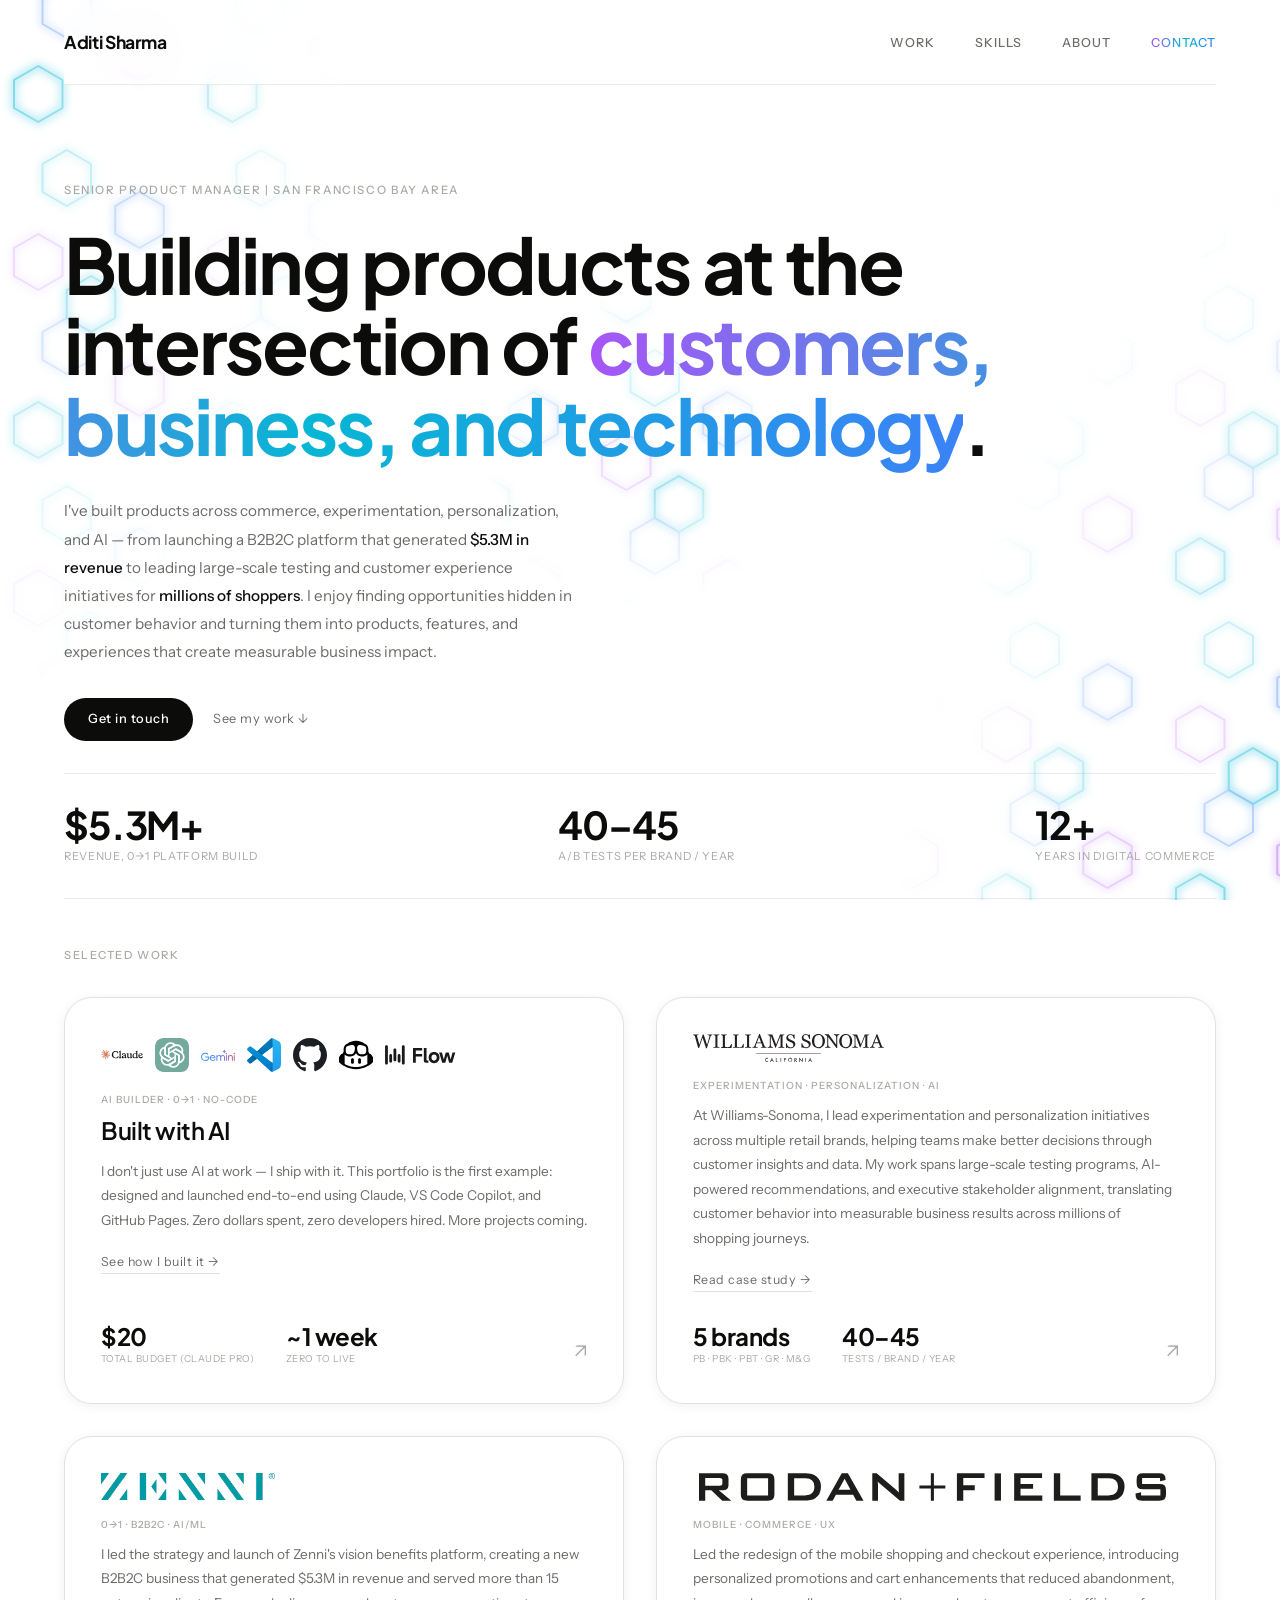
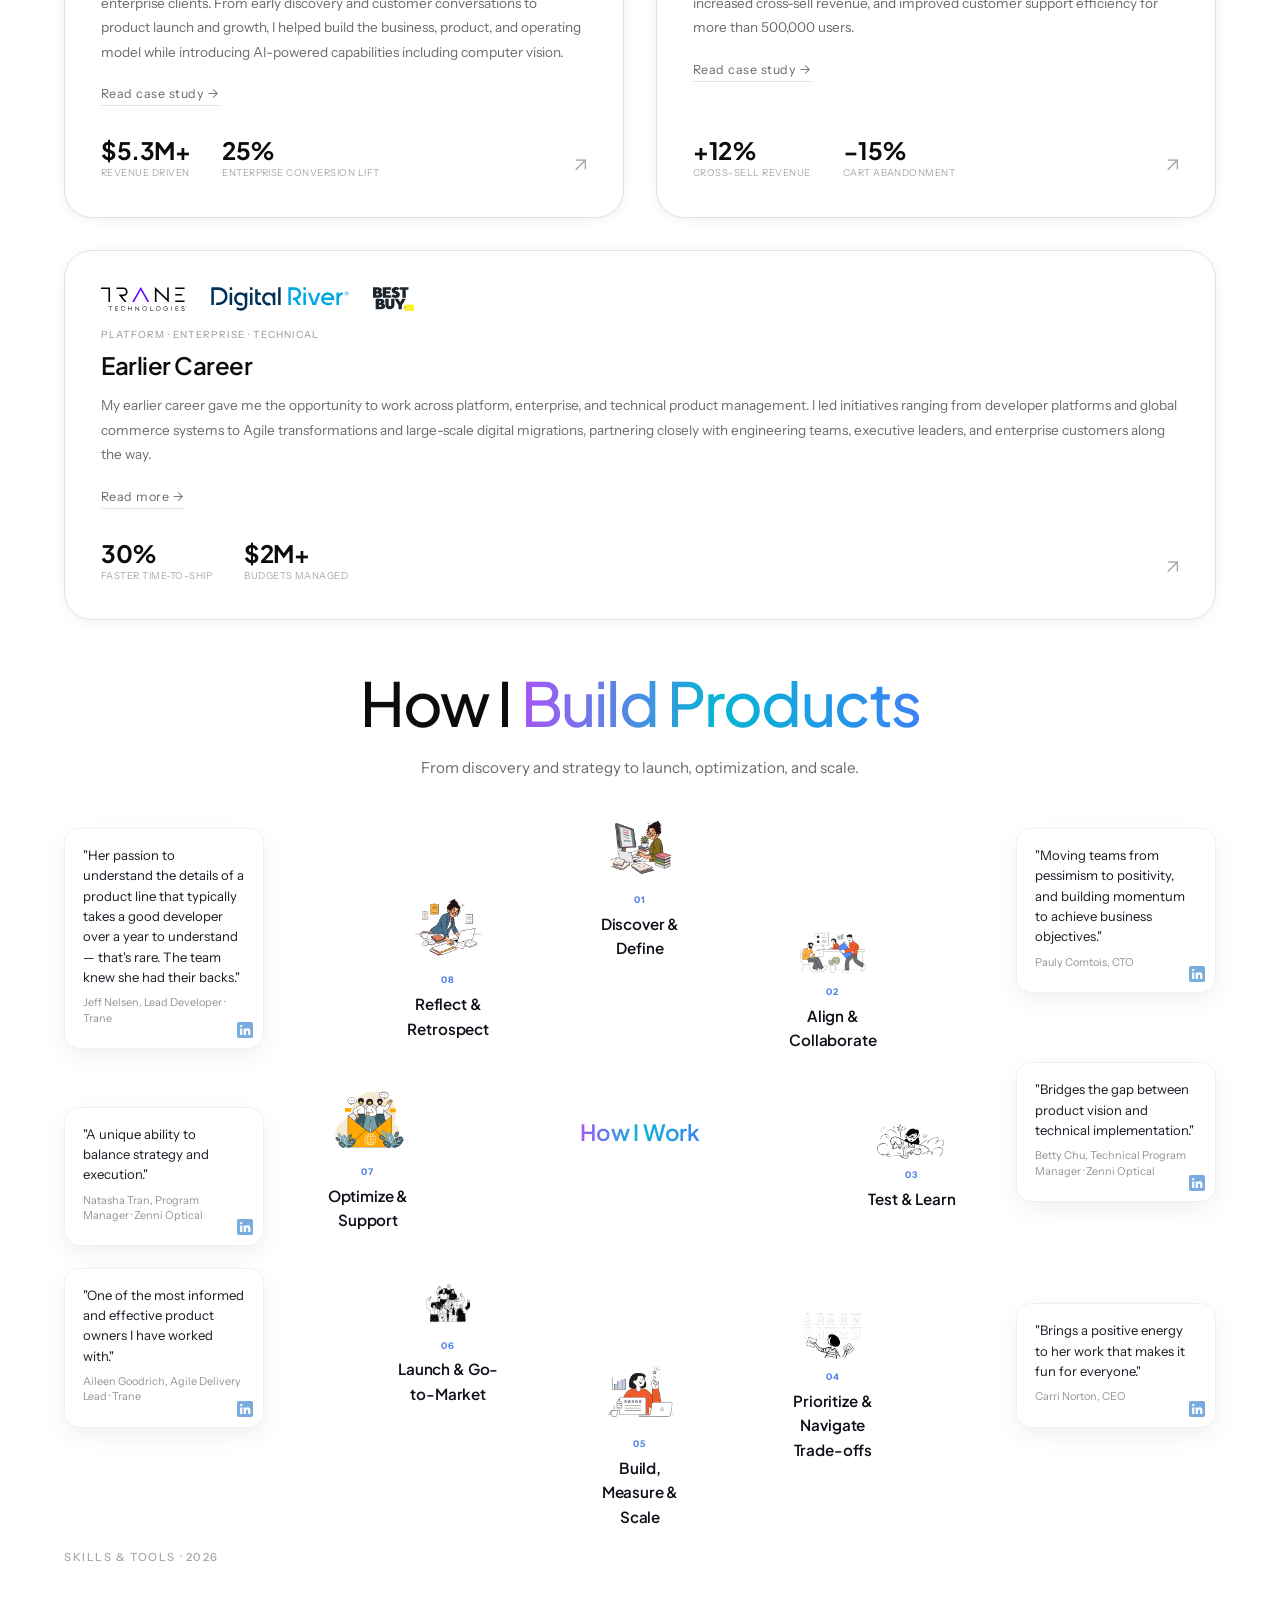
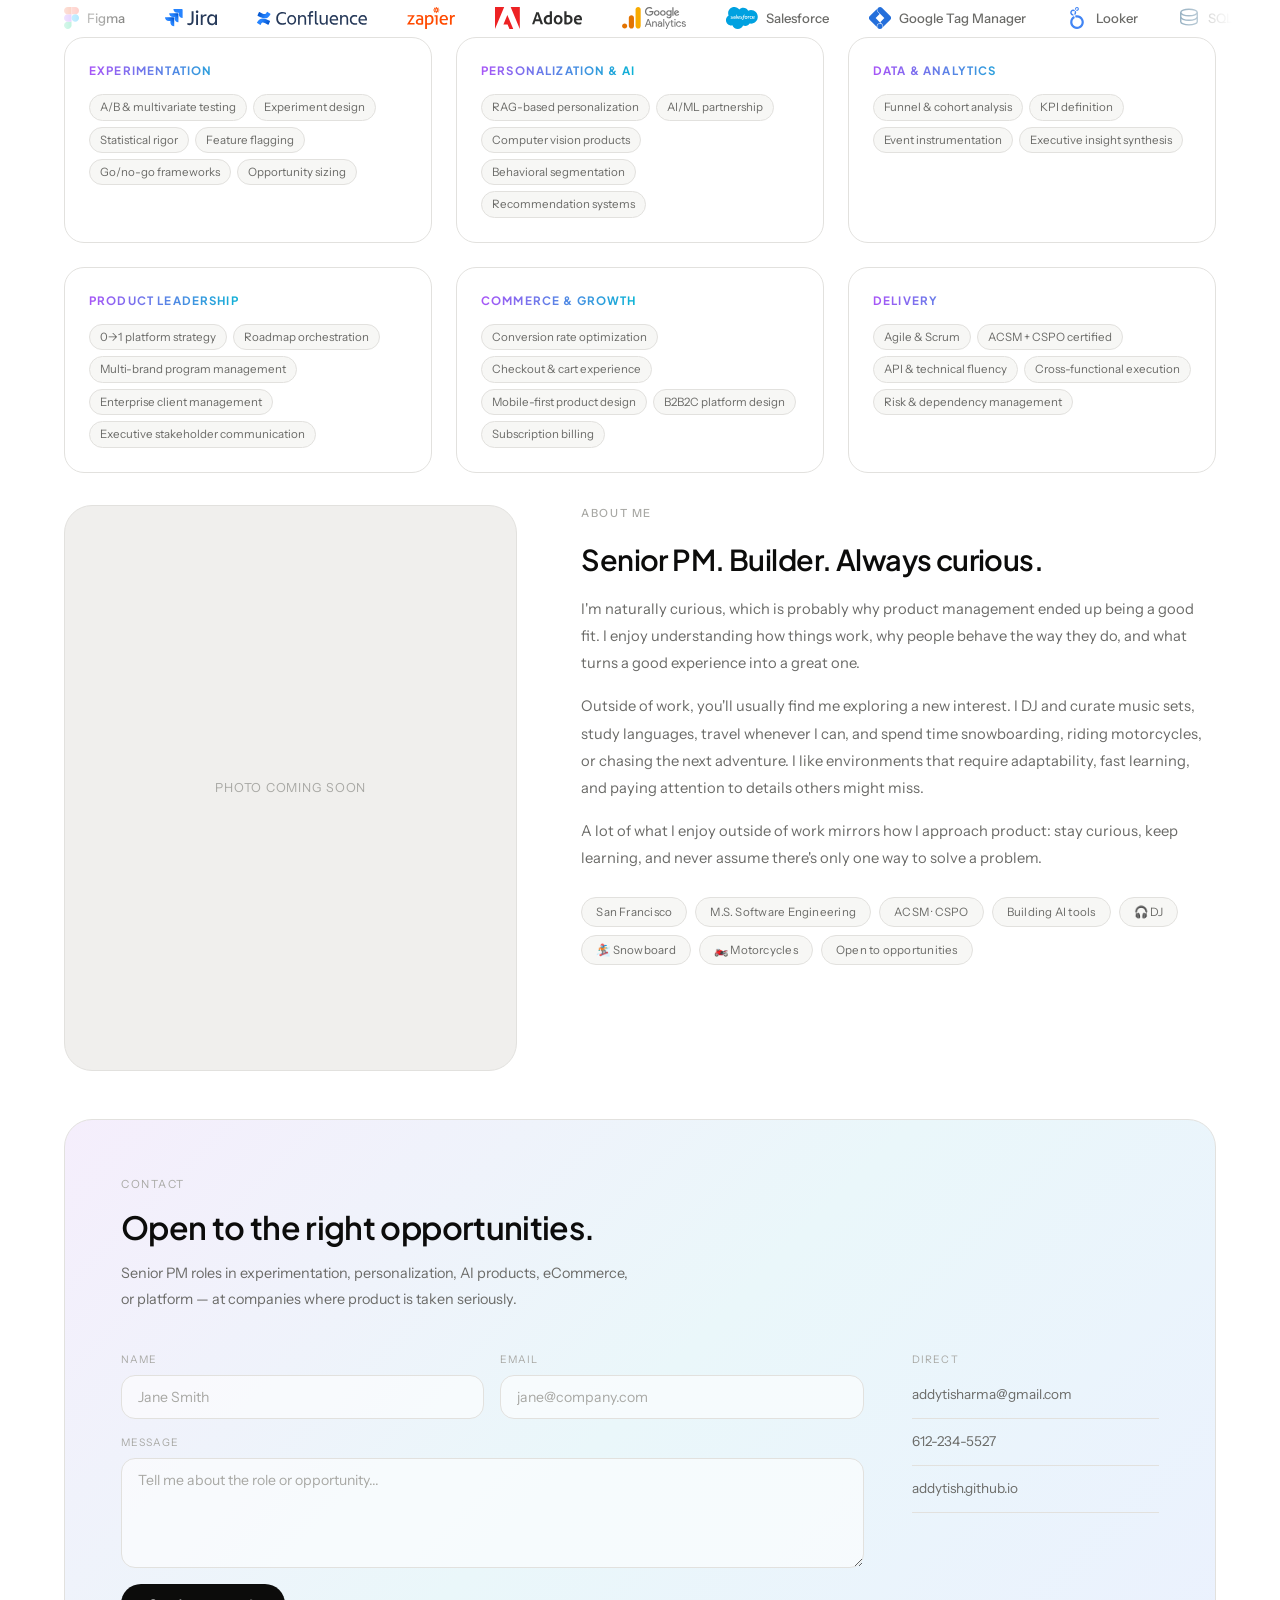
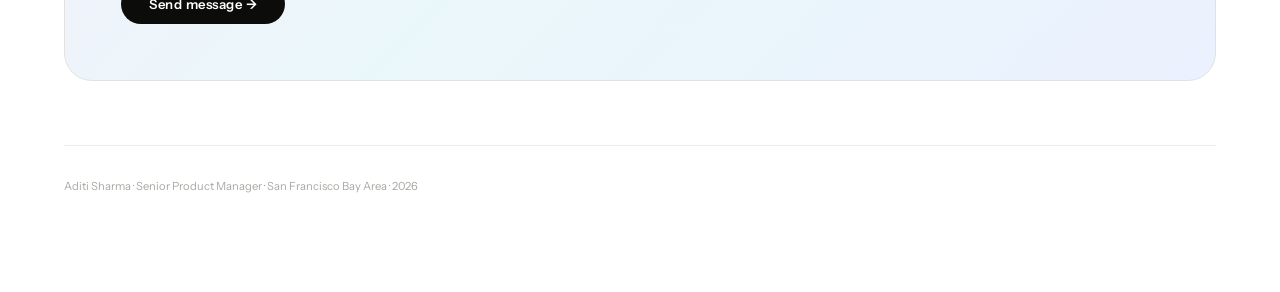
==== commit 00392f1a: "Add AI tools marquee, PM OS circle updates, career card fly-in, and new logos - Reduced circle radiu" ====
--- a/index.html
+++ b/index.html
@@ -31,7 +31,7 @@
   <p class="hero-tag">Senior Product Manager  |  San Francisco Bay Area</p>
   <div class="hero-body">
     <div class="hero-left">
-      <h1 class="hero-headline">Building products at the intersection of customers, business, and technology.</h1>
+      <h1 class="hero-headline">Building products at the intersection of <span class="headline-muted">customers, business, and technology</span>.</h1>
 <p class="hero-bio">I've built products across commerce, experimentation, personalization, and AI — from launching a B2B2C platform that generated <strong>$5.3M in revenue</strong> to leading large-scale testing and customer experience initiatives for <strong>millions of shoppers</strong>. I enjoy finding opportunities hidden in customer behavior and turning them into products, features, and experiences that create measurable business impact.</p>
 <div class="hero-cta">
         <a href="#contact" class="btn-primary">Get in touch</a>
@@ -198,88 +198,219 @@
     <!-- PM OPERATING SYSTEM -->
     <section class="pmos-section" id="system">
       <div class="pmos-inner">
-        <p class="pmos-eyebrow">PM Operating System</p>
-        <h2 class="pmos-title">Build the <span class="headline-muted">products that build the company</span>.</h2>
-        <p class="pmos-subtitle">How I actually work — whether I'm building something new or fixing what's already live.</p>
+        <h2 class="pmos-title">How I <span class="headline-muted">Build Products</span></h2>
+        <p class="pmos-subtitle">From discovery and strategy to launch, optimization, and scale.</p>
 
         <div class="pmos-graph">
-          <div class="pmos-node" data-node="1">
+
+
+          <!-- Center detail panel -->
+          <div class="pmos-center-panel" id="pmos-center">
+            <div class="pmos-howiwork" id="pmos-howiwork">
+              <p class="pmos-howiwork-title">How I Work</p>
+            </div>
+            <div class="pmos-center-detail" id="pmos-center-detail"></div>
+          </div>
+
+          <!-- NODE 1: Discover & Define -->
+          <div class="pmos-node" data-node="1" style="--i:0">
             <div class="pmos-node-top">
-              <div class="pmos-node-icon">
-                <svg viewBox="0 0 24 24" fill="none" stroke="currentColor" stroke-width="1.5" stroke-linecap="round" stroke-linejoin="round"><circle cx="11" cy="11" r="7"/><line x1="21" y1="21" x2="16.5" y2="16.5"/></svg>
+              <div class="pmos-doodle">
+                <img src="img-discover.png" class="pmos-char-float pmos-notion-char" style="animation-delay:0s" alt="">
               </div>
               <div class="pmos-node-meta">
-                <span class="pmos-node-title">Find the real problem.</span>
+                <span class="pmos-node-num">01</span>
+                <span class="pmos-node-title">Discover &amp; Define</span>
               </div>
             </div>
             <div class="pmos-node-detail">
-              <div class="pmos-node-sub">
-                <p class="pmos-node-sub-text">I start by listening — to the data, to customers, to the market. The goal is finding the real problem, not the loudest request.</p>
-              </div>
-              <div class="pmos-node-quote">
-                <p>"Most 'asks' aren't the actual problem. My job is finding the one underneath."</p>
-              </div>
-            </div>
-          </div>
-
-          <div class="pmos-node pmos-node--offset" data-node="2">
+              <ul class="pmos-node-list">
+                <li>Customer research &amp; discovery</li>
+                <li>User needs, behaviors &amp; pain points</li>
+                <li>Business goals &amp; opportunity identification</li>
+              </ul>
+            </div>
+          </div>
+
+          <!-- NODE 2: Align & Collaborate -->
+          <div class="pmos-node" data-node="2" style="--i:1;--down:40px">
             <div class="pmos-node-top">
-              <div class="pmos-node-icon">
-                <svg viewBox="0 0 24 24" fill="none" stroke="currentColor" stroke-width="1.5" stroke-linecap="round" stroke-linejoin="round"><circle cx="12" cy="12" r="9"/><polygon points="14.5,9.5 10.5,10.5 9.5,14.5 13.5,13.5"/></svg>
+              <div class="pmos-doodle">
+                <img src="img-align.png" class="pmos-char-float pmos-notion-char" style="animation-delay:0.4s" alt="">
               </div>
               <div class="pmos-node-meta">
-                <span class="pmos-node-title">Place a clear bet.</span>
+                <span class="pmos-node-num">02</span>
+                <span class="pmos-node-title">Align &amp; Collaborate</span>
               </div>
             </div>
             <div class="pmos-node-detail">
-              <div class="pmos-node-sub">
-                <p class="pmos-node-sub-text">Turn the problem into a clear bet — what we're building, why it'll work, and how we'll know if it didn't.</p>
-              </div>
-              <div class="pmos-node-quote">
-                <p>"If I can't explain the bet in two sentences, it's not ready yet."</p>
-              </div>
-            </div>
-          </div>
-
-          <div class="pmos-node" data-node="3">
+              <ul class="pmos-node-list">
+                <li>Cross-functional partnership</li>
+                <li>Stakeholder alignment</li>
+                <li>Shared goals &amp; success metrics</li>
+              </ul>
+            </div>
+          </div>
+
+          <!-- NODE 3: Test & Learn -->
+          <div class="pmos-node" data-node="3" style="--i:2;--down:40px">
             <div class="pmos-node-top">
-              <div class="pmos-node-icon">
-                <svg viewBox="0 0 24 24" fill="none" stroke="currentColor" stroke-width="1.5" stroke-linecap="round" stroke-linejoin="round"><rect x="6" y="6" width="12" height="12" rx="1.5"/><line x1="9" y1="2" x2="9" y2="6"/><line x1="15" y1="2" x2="15" y2="6"/><line x1="9" y1="18" x2="9" y2="22"/><line x1="15" y1="18" x2="15" y2="22"/><line x1="2" y1="9" x2="6" y2="9"/><line x1="2" y1="15" x2="6" y2="15"/><line x1="18" y1="9" x2="22" y2="9"/><line x1="18" y1="15" x2="22" y2="15"/></svg>
+              <div class="pmos-doodle">
+                <img src="img-test.png" class="pmos-char-float pmos-notion-char" style="animation-delay:0.8s" alt="">
               </div>
               <div class="pmos-node-meta">
-                <span class="pmos-node-title">Ship without the mess.</span>
+                <span class="pmos-node-num">03</span>
+                <span class="pmos-node-title">Test &amp; Learn</span>
               </div>
             </div>
             <div class="pmos-node-detail">
-              <div class="pmos-node-sub">
-                <p class="pmos-node-sub-text">Cut scope down to what actually matters, keep engineering unblocked, and protect quality the whole way through.</p>
-              </div>
-              <div class="pmos-node-quote">
-                <p>"Speed without a mess — that's the job."</p>
-              </div>
-            </div>
-          </div>
-
-          <div class="pmos-node pmos-node--offset" data-node="4">
+              <ul class="pmos-node-list">
+                <li>Hypothesis-driven thinking</li>
+                <li>Experimentation &amp; A/B testing</li>
+                <li>Data-informed decisions</li>
+              </ul>
+            </div>
+          </div>
+
+          <!-- NODE 4: Prioritize & Navigate Trade-offs -->
+          <div class="pmos-node" data-node="4" style="--i:3;--down:35px">
             <div class="pmos-node-top">
-              <div class="pmos-node-icon">
-                <svg viewBox="0 0 24 24" fill="none" stroke="currentColor" stroke-width="1.5" stroke-linecap="round" stroke-linejoin="round"><polyline points="3,17 9,11 13,15 21,5"/><polyline points="14,5 21,5 21,12"/></svg>
+              <div class="pmos-doodle">
+                <img src="img-prioritize.png" class="pmos-char-float pmos-notion-char" style="animation-delay:1.2s" alt="">
               </div>
               <div class="pmos-node-meta">
-                <span class="pmos-node-title">Learn from what ships.</span>
+                <span class="pmos-node-num">04</span>
+                <span class="pmos-node-title">Prioritize &amp; Navigate Trade-offs</span>
               </div>
             </div>
             <div class="pmos-node-detail">
-              <div class="pmos-node-sub">
-                <p class="pmos-node-sub-text">Ship in stages, watch what actually happens, and feed it straight back into what we build next.</p>
-              </div>
-              <div class="pmos-node-quote">
-                <p>"Launch is day one, not the finish line."</p>
-              </div>
-            </div>
-          </div>
-
-        </div>
+              <ul class="pmos-node-list">
+                <li>Opportunity sizing</li>
+                <li>Impact vs. effort evaluation</li>
+                <li>Strategic decision-making</li>
+              </ul>
+            </div>
+          </div>
+
+          <!-- NODE 5: Build, Measure & Scale -->
+          <div class="pmos-node" data-node="5" style="--i:4">
+            <div class="pmos-node-top">
+              <div class="pmos-doodle">
+                <img src="img-build.png" class="pmos-char-float pmos-notion-char" style="animation-delay:1.6s" alt="">
+              </div>
+              <div class="pmos-node-meta">
+                <span class="pmos-node-num">05</span>
+                <span class="pmos-node-title">Build, Measure &amp; Scale</span>
+              </div>
+            </div>
+            <div class="pmos-node-detail">
+              <ul class="pmos-node-list">
+                <li>Rapid execution &amp; feedback loops</li>
+                <li>KPI &amp; business impact analysis</li>
+                <li>Iteration and scaling based on evidence</li>
+              </ul>
+            </div>
+          </div>
+
+          <!-- NODE 6: Launch & Go-to-Market -->
+          <div class="pmos-node" data-node="6" style="--i:5">
+            <div class="pmos-node-top">
+              <div class="pmos-doodle">
+                <img src="img-launch.gif" class="pmos-char-float pmos-notion-char" style="animation-delay:2s" alt="">
+              </div>
+              <div class="pmos-node-meta">
+                <span class="pmos-node-num">06</span>
+                <span class="pmos-node-title">Launch &amp; Go-to-Market</span>
+              </div>
+            </div>
+            <div class="pmos-node-detail">
+              <ul class="pmos-node-list">
+                <li>Launch strategy &amp; readiness</li>
+                <li>Customer adoption &amp; enablement</li>
+                <li>Cross-functional rollout coordination</li>
+              </ul>
+            </div>
+          </div>
+
+          <!-- NODE 7: Optimize & Support -->
+          <div class="pmos-node" data-node="7" style="--i:6">
+            <div class="pmos-node-top">
+              <div class="pmos-doodle">
+                <img src="img-support.svg" class="pmos-char-float pmos-notion-char" style="animation-delay:2.4s" alt="">
+              </div>
+              <div class="pmos-node-meta">
+                <span class="pmos-node-num">07</span>
+                <span class="pmos-node-title">Optimize &amp; Support</span>
+              </div>
+            </div>
+            <div class="pmos-node-detail">
+              <ul class="pmos-node-list">
+                <li>Customer feedback &amp; support insights</li>
+                <li>Performance monitoring &amp; continuous improvement</li>
+                <li>Roadmap refinement &amp; long-term product health</li>
+              </ul>
+            </div>
+          </div>
+
+          <!-- NODE 8: Reflect & Retrospect -->
+          <div class="pmos-node" data-node="8" style="--i:7">
+            <div class="pmos-node-top">
+              <div class="pmos-doodle">
+                <img src="img-reflect.png" class="pmos-char-float pmos-notion-char" style="animation-delay:2.8s" alt="">
+              </div>
+              <div class="pmos-node-meta">
+                <span class="pmos-node-num">08</span>
+                <span class="pmos-node-title">Reflect &amp; Retrospect</span>
+              </div>
+            </div>
+            <div class="pmos-node-detail">
+              <ul class="pmos-node-list">
+                <li>Ship isn't the finish line</li>
+                <li>What worked, what didn't, why</li>
+                <li>Learnings restart the loop</li>
+              </ul>
+            </div>
+          </div>
+
+        </div>
+
+        <!-- Testimonial bubbles -->
+        <div class="pmos-testimonials pmos-testimonials--left">
+          <blockquote class="pmos-bubble" style="--bd:0s">
+            <p class="pmos-bubble-quote">"Her passion to understand the details of a product line that typically takes a good developer over a year to understand — that's rare. The team knew she had their backs."</p>
+            <footer class="pmos-bubble-attr">Jeff Nelsen, Lead Developer · Trane</footer>
+            <svg class="pmos-bubble-li" viewBox="0 0 72 72" xmlns="http://www.w3.org/2000/svg" aria-label="LinkedIn"><rect width="72" height="72" rx="8" fill="#0A66C2"/><path d="M14 29h10v29H14V29Zm5-16a5.5 5.5 0 1 1 0 11 5.5 5.5 0 0 1 0-11ZM30 29h9.6v4.1h.1c1.3-2.4 4.4-4.9 9.1-4.9 9.7 0 11.5 6.4 11.5 14.7V58h-10V44.9c0-3.1-.1-7.1-4.4-7.1-4.4 0-5.1 3.4-5.1 6.9V58H30V29Z" fill="#fff"/></svg>
+          </blockquote>
+          <blockquote class="pmos-bubble" style="--bd:0.6s">
+            <p class="pmos-bubble-quote">"A unique ability to balance strategy and execution."</p>
+            <footer class="pmos-bubble-attr">Natasha Tran, Program Manager · Zenni Optical</footer>
+            <svg class="pmos-bubble-li" viewBox="0 0 72 72" xmlns="http://www.w3.org/2000/svg" aria-label="LinkedIn"><rect width="72" height="72" rx="8" fill="#0A66C2"/><path d="M14 29h10v29H14V29Zm5-16a5.5 5.5 0 1 1 0 11 5.5 5.5 0 0 1 0-11ZM30 29h9.6v4.1h.1c1.3-2.4 4.4-4.9 9.1-4.9 9.7 0 11.5 6.4 11.5 14.7V58h-10V44.9c0-3.1-.1-7.1-4.4-7.1-4.4 0-5.1 3.4-5.1 6.9V58H30V29Z" fill="#fff"/></svg>
+          </blockquote>
+          <blockquote class="pmos-bubble" style="--bd:1.2s">
+            <p class="pmos-bubble-quote">"One of the most informed and effective product owners I have worked with."</p>
+            <footer class="pmos-bubble-attr">Aileen Goodrich, Agile Delivery Lead · Trane</footer>
+            <svg class="pmos-bubble-li" viewBox="0 0 72 72" xmlns="http://www.w3.org/2000/svg" aria-label="LinkedIn"><rect width="72" height="72" rx="8" fill="#0A66C2"/><path d="M14 29h10v29H14V29Zm5-16a5.5 5.5 0 1 1 0 11 5.5 5.5 0 0 1 0-11ZM30 29h9.6v4.1h.1c1.3-2.4 4.4-4.9 9.1-4.9 9.7 0 11.5 6.4 11.5 14.7V58h-10V44.9c0-3.1-.1-7.1-4.4-7.1-4.4 0-5.1 3.4-5.1 6.9V58H30V29Z" fill="#fff"/></svg>
+          </blockquote>
+        </div>
+
+        <div class="pmos-testimonials pmos-testimonials--right">
+          <blockquote class="pmos-bubble" style="--bd:0.3s">
+            <p class="pmos-bubble-quote">"Moving teams from pessimism to positivity, and building momentum to achieve business objectives."</p>
+            <footer class="pmos-bubble-attr">Pauly Comtois, CTO</footer>
+            <svg class="pmos-bubble-li" viewBox="0 0 72 72" xmlns="http://www.w3.org/2000/svg" aria-label="LinkedIn"><rect width="72" height="72" rx="8" fill="#0A66C2"/><path d="M14 29h10v29H14V29Zm5-16a5.5 5.5 0 1 1 0 11 5.5 5.5 0 0 1 0-11ZM30 29h9.6v4.1h.1c1.3-2.4 4.4-4.9 9.1-4.9 9.7 0 11.5 6.4 11.5 14.7V58h-10V44.9c0-3.1-.1-7.1-4.4-7.1-4.4 0-5.1 3.4-5.1 6.9V58H30V29Z" fill="#fff"/></svg>
+          </blockquote>
+          <blockquote class="pmos-bubble" style="--bd:0.9s">
+            <p class="pmos-bubble-quote">"Bridges the gap between product vision and technical implementation."</p>
+            <footer class="pmos-bubble-attr">Betty Chu, Technical Program Manager · Zenni Optical</footer>
+            <svg class="pmos-bubble-li" viewBox="0 0 72 72" xmlns="http://www.w3.org/2000/svg" aria-label="LinkedIn"><rect width="72" height="72" rx="8" fill="#0A66C2"/><path d="M14 29h10v29H14V29Zm5-16a5.5 5.5 0 1 1 0 11 5.5 5.5 0 0 1 0-11ZM30 29h9.6v4.1h.1c1.3-2.4 4.4-4.9 9.1-4.9 9.7 0 11.5 6.4 11.5 14.7V58h-10V44.9c0-3.1-.1-7.1-4.4-7.1-4.4 0-5.1 3.4-5.1 6.9V58H30V29Z" fill="#fff"/></svg>
+          </blockquote>
+          <blockquote class="pmos-bubble" style="--bd:1.5s">
+            <p class="pmos-bubble-quote">"Brings a positive energy to her work that makes it fun for everyone."</p>
+            <footer class="pmos-bubble-attr">Carri Norton, CEO</footer>
+            <svg class="pmos-bubble-li" viewBox="0 0 72 72" xmlns="http://www.w3.org/2000/svg" aria-label="LinkedIn"><rect width="72" height="72" rx="8" fill="#0A66C2"/><path d="M14 29h10v29H14V29Zm5-16a5.5 5.5 0 1 1 0 11 5.5 5.5 0 0 1 0-11ZM30 29h9.6v4.1h.1c1.3-2.4 4.4-4.9 9.1-4.9 9.7 0 11.5 6.4 11.5 14.7V58h-10V44.9c0-3.1-.1-7.1-4.4-7.1-4.4 0-5.1 3.4-5.1 6.9V58H30V29Z" fill="#fff"/></svg>
+          </blockquote>
+        </div>
+
       </div>
     </section>
 
@@ -305,6 +436,18 @@
             <div class="tool-card"><img src="logos/sql.svg" class="tool-logo" alt="SQL"><span class="tool-name">SQL</span></div>
             <div class="tool-card"><div class="tool-logo tool-initial" style="background:#016FE1;color:#fff">O</div><span class="tool-name">Optimizely</span></div>
             <div class="tool-card"><div class="tool-logo tool-initial" style="background:#5C2D91;color:#fff">CS</div><span class="tool-name">Contentsquare</span></div>
+            <div class="tool-card"><img src="logos/claude.svg" class="tool-logo tool-logo--wordmark" alt="Claude"></div>
+            <div class="tool-card"><img src="logos/chatgpt.svg" class="tool-logo" alt="ChatGPT"><span class="tool-name">ChatGPT</span></div>
+            <div class="tool-card"><img src="logos/gemini.svg" class="tool-logo tool-logo--wordmark" alt="Gemini"></div>
+            <div class="tool-card"><img src="logos/perplexity.svg" class="tool-logo" alt="Perplexity"><span class="tool-name">Perplexity</span></div>
+            <div class="tool-card"><img src="logos/vscode.svg" class="tool-logo" alt="VS Code"><span class="tool-name">VS Code</span></div>
+            <div class="tool-card"><img src="logos/copilot.svg" class="tool-logo" alt="GitHub Copilot"><span class="tool-name">Copilot</span></div>
+            <div class="tool-card"><img src="logos/manus.svg" class="tool-logo" alt="Manus"><span class="tool-name">Manus</span></div>
+            <div class="tool-card"><img src="logos/aha.svg" class="tool-logo tool-logo--wordmark" alt="Aha!"></div>
+            <div class="tool-card"><img src="logos/notebooklm.svg" class="tool-logo tool-logo--wordmark" alt="NotebookLM"></div>
+            <div class="tool-card"><img src="logos/granola.svg" class="tool-logo" alt="Granola"><span class="tool-name">Granola</span></div>
+            <div class="tool-card"><img src="logos/wisprflow.svg" class="tool-logo tool-logo--wordmark" alt="Wispr Flow"></div>
+            <div class="tool-card"><img src="logos/notion.svg" class="tool-logo" alt="Notion"><span class="tool-name">Notion</span></div>
             <!-- duplicate for seamless loop -->
             <div class="tool-card"><img src="logos/figma.svg" class="tool-logo" alt="Figma"><span class="tool-name">Figma</span></div>
             <div class="tool-card"><img src="logos/jira.svg" class="tool-logo" alt="Jira"></div>
@@ -318,6 +461,18 @@
             <div class="tool-card"><img src="logos/sql.svg" class="tool-logo" alt="SQL"><span class="tool-name">SQL</span></div>
             <div class="tool-card"><div class="tool-logo tool-initial" style="background:#016FE1;color:#fff">O</div><span class="tool-name">Optimizely</span></div>
             <div class="tool-card"><div class="tool-logo tool-initial" style="background:#5C2D91;color:#fff">CS</div><span class="tool-name">Contentsquare</span></div>
+            <div class="tool-card"><img src="logos/claude.svg" class="tool-logo tool-logo--wordmark" alt="Claude"></div>
+            <div class="tool-card"><img src="logos/chatgpt.svg" class="tool-logo" alt="ChatGPT"><span class="tool-name">ChatGPT</span></div>
+            <div class="tool-card"><img src="logos/gemini.svg" class="tool-logo tool-logo--wordmark" alt="Gemini"></div>
+            <div class="tool-card"><img src="logos/perplexity.svg" class="tool-logo" alt="Perplexity"><span class="tool-name">Perplexity</span></div>
+            <div class="tool-card"><img src="logos/vscode.svg" class="tool-logo" alt="VS Code"><span class="tool-name">VS Code</span></div>
+            <div class="tool-card"><img src="logos/copilot.svg" class="tool-logo" alt="GitHub Copilot"><span class="tool-name">Copilot</span></div>
+            <div class="tool-card"><img src="logos/manus.svg" class="tool-logo" alt="Manus"><span class="tool-name">Manus</span></div>
+            <div class="tool-card"><img src="logos/aha.svg" class="tool-logo tool-logo--wordmark" alt="Aha!"></div>
+            <div class="tool-card"><img src="logos/notebooklm.svg" class="tool-logo tool-logo--wordmark" alt="NotebookLM"></div>
+            <div class="tool-card"><img src="logos/granola.svg" class="tool-logo" alt="Granola"><span class="tool-name">Granola</span></div>
+            <div class="tool-card"><img src="logos/wisprflow.svg" class="tool-logo tool-logo--wordmark" alt="Wispr Flow"></div>
+            <div class="tool-card"><img src="logos/notion.svg" class="tool-logo" alt="Notion"><span class="tool-name">Notion</span></div>
           </div>
         </div>
       </div>
@@ -499,25 +654,79 @@
     });
   });
 
-  // Card fly-in on scroll
+  // Career/work cards fly in one at a time when the section scrolls into view
   const cards = document.querySelectorAll('.project-card');
-  cards.forEach((card, i) => {
-    card.classList.add('card-hidden');
-    card.style.transitionDelay = (i % 2 === 0 ? 0 : 0.1) + 's';
-  });
-  const cardObserver = new IntersectionObserver((entries) => {
+  cards.forEach(card => card.classList.add('card-hidden'));
+  let cardsPlayed = false;
+  const cardsObserver = new IntersectionObserver((entries) => {
     entries.forEach(entry => {
-      if (entry.isIntersecting) {
-        entry.target.classList.add('card-visible');
-        cardObserver.unobserve(entry.target);
+      if (entry.isIntersecting && !cardsPlayed) {
+        cardsPlayed = true;
+        cards.forEach((card, i) => {
+          setTimeout(() => card.classList.add('card-visible'), i * 120);
+        });
+        cardsObserver.disconnect();
       }
     });
-  }, { threshold: 0.1 });
-  cards.forEach(card => cardObserver.observe(card));
+  }, { threshold: 0.05 });
+  const workSection = document.getElementById('work');
+  if (workSection) cardsObserver.observe(workSection);
 
   // PM Operating System node graph
   const pmosNodes = document.querySelectorAll('.pmos-node');
+  const pmosCenter = document.getElementById('pmos-center');
+  const pmosCenterDetail = document.getElementById('pmos-center-detail');
+
+  function showNodeDetail(node) {
+    const num = node.querySelector('.pmos-node-num').textContent;
+    const title = node.querySelector('.pmos-node-title').textContent;
+    const items = [...node.querySelectorAll('.pmos-node-list li')]
+      .map(li => `<li>${li.textContent}</li>`).join('');
+    pmosCenterDetail.innerHTML = `<span class="pmos-node-num">${num}</span><p class="pmos-center-title">${title}</p><ul class="pmos-node-list">${items}</ul>`;
+    pmosCenter.classList.add('visible');
+    pmosNodes.forEach(n => n.classList.remove('auto-active'));
+    node.classList.add('auto-active');
+  }
+
+  function hideNodeDetail() {
+    pmosCenter.classList.remove('visible');
+    pmosCenterDetail.innerHTML = '';
+    pmosNodes.forEach(n => n.classList.remove('auto-active'));
+  }
+
+  let userHovering = false;
+  let introPlayed = false;
+  let introTimer = null;
+
+  function runIntroSequence() {
+    let i = 0;
+    introTimer = setInterval(() => {
+      if (!userHovering) showNodeDetail(pmosNodes[i]);
+      i = (i + 1) % pmosNodes.length;
+    }, 2000);
+  }
+
+  const pmosGraph = document.querySelector('.pmos-graph');
+  const introObserver = new IntersectionObserver((entries) => {
+    entries.forEach(entry => {
+      if (entry.isIntersecting && !introPlayed) {
+        introPlayed = true;
+        runIntroSequence();
+        introObserver.disconnect();
+      }
+    });
+  }, { threshold: 0.4 });
+  if (pmosGraph) introObserver.observe(pmosGraph);
+
   pmosNodes.forEach(node => {
+    node.addEventListener('mouseenter', () => {
+      userHovering = true;
+      showNodeDetail(node);
+    });
+    node.addEventListener('mouseleave', () => {
+      userHovering = false;
+      hideNodeDetail();
+    });
     node.addEventListener('click', () => {
       const wasActive = node.classList.contains('active');
       pmosNodes.forEach(n => n.classList.remove('active'));
--- a/style.css
+++ b/style.css
@@ -346,7 +346,7 @@
 
 /* ── PM OPERATING SYSTEM ── */
 .pmos-section {
-  margin: 5rem 0;
+  margin: 0.5rem 0 2rem;
   padding: 0;
 }
 
@@ -383,46 +383,138 @@
   color: var(--gray-600);
   line-height: 1.8;
   max-width: 560px;
-  margin: 0 auto 3.5rem;
+  margin: 0 auto 1rem;
   text-align: center;
 }
 
 .pmos-graph {
   position: relative;
-  display: grid;
-  grid-template-columns: repeat(4, 1fr);
-  gap: 2rem;
-  padding-top: 1rem;
-  align-items: start;
+  width: 672px;
+  height: 672px;
+  margin: 0 auto 1rem;
+  flex-shrink: 0;
+}
+
+.pmos-circle-svg {
+  position: absolute;
+  inset: 0;
+  width: 100%;
+  height: 100%;
+  pointer-events: none;
+  overflow: visible;
+}
+
+.pmos-center-panel {
+  position: absolute;
+  left: 50%;
+  top: 50%;
+  transform: translate(-50%, -50%);
+  width: 220px;
+  text-align: center;
+  pointer-events: none;
+  opacity: 1;
+  transition: opacity 0.35s ease;
+}
+
+.pmos-center-panel .pmos-node-num {
+  display: block;
+  margin-bottom: 4px;
+}
+
+.pmos-center-title {
+  font-family: var(--font-display);
+  font-size: 1.15rem;
+  font-weight: 600;
+  color: #0f0f19;
+  margin: 0 0 0.75rem;
+  line-height: 1.3;
+}
+
+.pmos-center-hint {
+  font-size: 0.75rem;
+  color: rgba(15,15,25,0.35);
+  margin: 0.5rem 0 0;
+}
+
+.pmos-howiwork {
+  display: flex;
+  flex-direction: column;
+  align-items: center;
+  transition: opacity 0.3s ease;
+}
+
+.pmos-center-detail {
+  display: flex;
+  flex-direction: column;
+  align-items: center;
+}
+
+.pmos-node.auto-active .pmos-doodle {
+  transform: scale(1.3);
+}
+
+.pmos-node.auto-active .pmos-node-title {
+  background: linear-gradient(90deg, #A855F7, #06B6D4, #3B82F6);
+  -webkit-background-clip: text;
+  -webkit-text-fill-color: transparent;
+  background-clip: text;
+  letter-spacing: 0.01em;
+}
+
+.pmos-center-panel.visible .pmos-howiwork {
+  display: none;
+}
+
+.pmos-howiwork-title {
+  font-family: var(--font-display);
+  font-size: 1.4rem;
+  font-weight: 600;
+  margin: 0;
+  background: linear-gradient(90deg, #A855F7, #06B6D4, #3B82F6);
+  -webkit-background-clip: text;
+  -webkit-text-fill-color: transparent;
+  background-clip: text;
+  letter-spacing: -0.01em;
 }
 
 .pmos-node {
-  position: relative;
-  z-index: 1;
-  background: #13131A;
-  border: 0.5px solid rgba(255,255,255,0.08);
-  border-radius: var(--radius-lg);
-  padding: 1.5rem;
-  box-shadow: 0 12px 30px rgba(12,12,11,0.12);
-  transition: border-color 0.3s, background 0.3s, box-shadow 0.3s;
+  position: absolute;
+  left: 50%;
+  top: 50%;
+  width: 115px;
+  margin-left: -57.5px;
+  margin-top: -57.5px;
+  transform-origin: 57.5px 57.5px;
+  transform: rotate(calc(var(--i, 0) * 45deg)) translateY(-272px) rotate(calc(var(--i, 0) * -45deg)) translateY(var(--down, 0px));
+  display: flex;
+  flex-direction: column;
+  align-items: center;
+  justify-content: flex-start;
+  text-align: center;
+  gap: 0.3rem;
+  padding: 0.4rem;
   cursor: pointer;
-}
-
-.pmos-node--offset {
-  transform: translateY(2.5rem);
+  background: none;
+  border: none;
+  z-index: 2;
 }
 
 .pmos-node:hover,
 .pmos-node.active {
-  border-color: rgba(255,255,255,0.2);
-  background: #1A1A22;
-  box-shadow: 0 16px 40px rgba(12,12,11,0.18);
+  background: none;
+  border: none;
+  box-shadow: none;
+}
+
+.pmos-node-detail {
+  display: none;
 }
 
 .pmos-node-top {
   display: flex;
-  align-items: center;
-  gap: 0.75rem;
+  flex-direction: column;
+  align-items: center;
+  gap: 0.5rem;
 }
 
 .pmos-node-icon {
@@ -442,6 +534,130 @@
   height: 18px;
 }
 
+/* PM OS character illustration */
+.pmos-doodle {
+  flex-shrink: 0;
+  transition: transform 0.4s cubic-bezier(0.34, 1.56, 0.64, 1);
+}
+
+.pmos-node:hover .pmos-doodle,
+.pmos-node.active .pmos-doodle {
+  transform: scale(1.3);
+}
+
+.pmos-notion-char {
+  width: 75px;
+  height: auto;
+  display: block;
+  mix-blend-mode: multiply;
+}
+
+.pmos-node-title {
+  transition: background 0.3s ease, letter-spacing 0.3s ease;
+}
+
+.pmos-node:hover .pmos-node-title,
+.pmos-node.active .pmos-node-title {
+  background: linear-gradient(90deg, #A855F7, #06B6D4, #3B82F6);
+  -webkit-background-clip: text;
+  -webkit-text-fill-color: transparent;
+  background-clip: text;
+  letter-spacing: 0.01em;
+}
+
+@keyframes pmos-reach {
+  0%, 60%, 100% { transform: translateY(0) rotate(0deg) scaleX(1); }
+  20%           { transform: translateY(-6px) rotate(-3deg) scaleX(1.04); }
+  40%           { transform: translateY(-4px) rotate(-2deg) scaleX(1.02); }
+}
+
+@keyframes pmos-float {
+  0%, 100% { transform: translateY(0); }
+  50% { transform: translateY(-8px); }
+}
+
+@keyframes face-blink {
+  0%, 87%, 100% { opacity: 1; }
+  90%, 96%      { opacity: 0; }
+}
+
+@keyframes face-blink-closed {
+  0%, 87%, 100% { opacity: 0; }
+  90%, 96%      { opacity: 1; }
+}
+
+@keyframes pmos-place-card {
+  0%, 55%, 100% { transform: translate(0, 0) rotate(0deg); }
+  25%           { transform: translate(4px, -7px) rotate(-5deg); }
+  40%           { transform: translate(4px, -7px) rotate(-5deg); }
+}
+
+.pmos-char-float {
+  animation: pmos-float 3.5s ease-in-out infinite;
+}
+
+.pmos-notion-char.pmos-char-float {
+  animation: pmos-float 3.5s ease-in-out infinite, pmos-reach 4s ease-in-out infinite;
+}
+
+.face-eye-open {
+  animation: face-blink var(--bd, 4s) var(--bda, 0s) infinite;
+}
+
+.face-eye-closed {
+  animation: face-blink-closed var(--bd, 4s) var(--bda, 0s) infinite;
+}
+
+.pmos-place-card {
+  animation: pmos-place-card 3.2s ease-in-out var(--pd, 0s) infinite;
+  transform-origin: center;
+}
+
+@media (prefers-reduced-motion: reduce) {
+  .pmos-char-float,
+  .pmos-notion-char,
+  .face-eye-open,
+  .face-eye-closed,
+  .pmos-place-card { animation: none !important; }
+  .face-eye-closed { opacity: 0 !important; }
+}
+
+/* Step number */
+.pmos-node-num {
+  font-size: 0.58rem;
+  letter-spacing: 0.14em;
+  text-transform: uppercase;
+  background: linear-gradient(90deg, #A855F7, #06B6D4);
+  -webkit-background-clip: text;
+  -webkit-text-fill-color: transparent;
+  background-clip: text;
+  font-weight: 700;
+  margin-bottom: 2px;
+  display: block;
+}
+
+/* Bullet list inside node */
+.pmos-node-list {
+  list-style: none;
+  display: flex;
+  flex-direction: column;
+  gap: 0.45rem;
+}
+.pmos-node-list li {
+  font-size: 0.8rem;
+  color: rgba(15,15,25,0.65);
+  line-height: 1.5;
+  padding-left: 1rem;
+  position: relative;
+}
+.pmos-node-list li::before {
+  content: '→';
+  position: absolute;
+  left: 0;
+  color: #A855F7;
+  font-size: 0.7rem;
+}
+
 .pmos-node-meta {
   display: flex;
   flex-direction: column;
@@ -452,15 +668,16 @@
   font-size: 0.6rem;
   letter-spacing: 0.12em;
   text-transform: uppercase;
-  color: rgba(255,255,255,0.35);
+  color: rgba(15,15,25,0.45);
 }
 
 .pmos-node-title {
   font-family: var(--font-display);
-  font-size: 1.05rem;
+  font-size: 0.95rem;
   font-weight: 600;
-  color: var(--white);
+  color: #0f0f19;
   letter-spacing: -0.01em;
+  word-break: break-word;
 }
 
 .pmos-node-detail {
@@ -516,9 +733,97 @@
   font-style: italic;
 }
 
+/* ── TESTIMONIAL BUBBLES ── */
+.pmos-testimonials {
+  position: absolute;
+  top: 160px;
+  height: 600px;
+  width: 200px;
+  display: flex;
+  flex-direction: column;
+  justify-content: space-between;
+  z-index: 1;
+  pointer-events: none;
+}
+
+.pmos-testimonials--left { left: 0; }
+.pmos-testimonials--right { right: 0; }
+
+.pmos-testimonials--left .pmos-bubble:nth-child(2) { margin-top: 1.5rem; }
+.pmos-testimonials--left .pmos-bubble:nth-child(3) { margin-top: -0.75rem; }
+.pmos-testimonials--right .pmos-bubble:nth-child(2) { margin-top: -1rem; }
+.pmos-testimonials--right .pmos-bubble:nth-child(3) { margin-top: 1rem; }
+
+.pmos-bubble {
+  position: relative;
+  background: rgba(255,255,255,0.7);
+  border: 1px solid rgba(15,15,25,0.06);
+  box-shadow: 0 8px 24px rgba(15,15,25,0.06);
+  border-radius: 16px;
+  padding: 1rem 1.1rem 1.4rem;
+  pointer-events: auto;
+  animation: pmos-bubble-float 3s ease-in-out infinite;
+  animation-delay: var(--bd, 0s);
+}
+
+.pmos-bubble-li {
+  position: absolute;
+  right: 10px;
+  bottom: 10px;
+  width: 16px;
+  height: 16px;
+  opacity: 0.55;
+}
+
+.pmos-bubble-quote {
+  font-size: 0.82rem;
+  line-height: 1.55;
+  color: #1a1a24;
+  margin: 0 0 0.5rem;
+}
+
+.pmos-bubble-attr {
+  font-size: 0.68rem;
+  color: rgba(15,15,25,0.45);
+  line-height: 1.4;
+}
+
+@keyframes pmos-bubble-float {
+  0%, 100% { transform: translateY(0); }
+  50% { transform: translateY(-4px); }
+}
+
+@media (prefers-reduced-motion: reduce) {
+  .pmos-bubble { animation: none; }
+}
+
+@media (max-width: 1199px) {
+  .pmos-testimonials {
+    position: static;
+    top: auto;
+    height: auto;
+    width: 100%;
+    display: grid;
+    grid-template-columns: 1fr 1fr;
+    gap: 1rem;
+    margin-top: 1.5rem;
+  }
+  .pmos-testimonials--left .pmos-bubble:nth-child(2),
+  .pmos-testimonials--left .pmos-bubble:nth-child(3),
+  .pmos-testimonials--right .pmos-bubble:nth-child(2),
+  .pmos-testimonials--right .pmos-bubble:nth-child(3) {
+    margin-top: 0;
+  }
+  .pmos-testimonials--right { order: 2; }
+}
+
+@media (max-width: 767px) {
+  .pmos-testimonials { display: none; }
+}
+
 /* ── WORK SECTION ── */
 .work-section {
-  margin: 0 0 8rem;
+  margin: 0 0 3rem;
 }
 
 .project-grid {
@@ -534,7 +839,7 @@
 .card-hidden {
   opacity: 0;
   transform: translateY(40px);
-  transition: opacity 0.55s cubic-bezier(0.22,1,0.36,1), transform 0.55s cubic-bezier(0.22,1,0.36,1);
+  transition: opacity 0.45s cubic-bezier(0.22,1,0.36,1), transform 0.45s cubic-bezier(0.22,1,0.36,1);
 }
 .card-hidden.card-visible {
   opacity: 1;
@@ -552,7 +857,7 @@
   flex-direction: column;
   justify-content: space-between;
   min-height: 300px;
-  transition: transform var(--transition), box-shadow var(--transition);
+  transition: transform var(--transition), box-shadow var(--transition), opacity 0.45s cubic-bezier(0.22,1,0.36,1);
   cursor: pointer;
 }
 
@@ -759,7 +1064,7 @@
 
 /* ── SKILLS ── */
 .skills-section {
-  margin-bottom: 1rem;
+  margin: 5rem 0 1rem;
   padding: 0 0;
 }
 
@@ -841,6 +1146,11 @@
   max-width: 110px;
   object-fit: contain;
   flex-shrink: 0;
+}
+
+.tool-logo--wordmark {
+  height: 16px;
+  max-width: 90px;
 }
 
 .tool-initial {
@@ -1279,8 +1589,6 @@
 
 /* ── RESPONSIVE ── */
 @media (max-width: 960px) {
-  .pmos-graph { grid-template-columns: 1fr 1fr; }
-  .pmos-node--offset { transform: none; }
   .page { padding: 0 2.5rem 5rem; }
   .hero-headline { font-size: clamp(2.4rem, 7vw, 4rem); }
   .tools-grid { grid-template-columns: repeat(3, minmax(0, 1fr)); }
@@ -1290,7 +1598,33 @@
 @media (max-width: 700px) {
   .page { padding: 0 1.25rem 4rem; overflow-x: hidden; }
   .pmos-section { margin: 3rem -1.25rem; padding: 3rem 1.25rem; }
-  .pmos-graph { grid-template-columns: minmax(0, 1fr); }
+  .pmos-graph {
+    width: 100%;
+    height: auto;
+    display: flex;
+    flex-direction: column;
+    gap: 1.5rem;
+    align-items: flex-start;
+  }
+  .pmos-node {
+    position: static;
+    margin: 0;
+    transform: none !important;
+    transform-origin: unset;
+    width: 100%;
+    flex-direction: row;
+    align-items: center;
+    gap: 1rem;
+    text-align: left;
+  }
+  .pmos-node-top {
+    flex-direction: row;
+    align-items: center;
+    gap: 0.75rem;
+    flex-shrink: 0;
+  }
+  .pmos-notion-char { width: 60px; }
+  .pmos-center-panel { display: none; }
   .nav { flex-wrap: wrap; gap: 0.75rem; padding: 1.25rem 0; margin-bottom: 2rem; }
   .nav-links { gap: 1.1rem; flex-wrap: wrap; }
   .hero { padding: 2rem 0 1.5rem; }
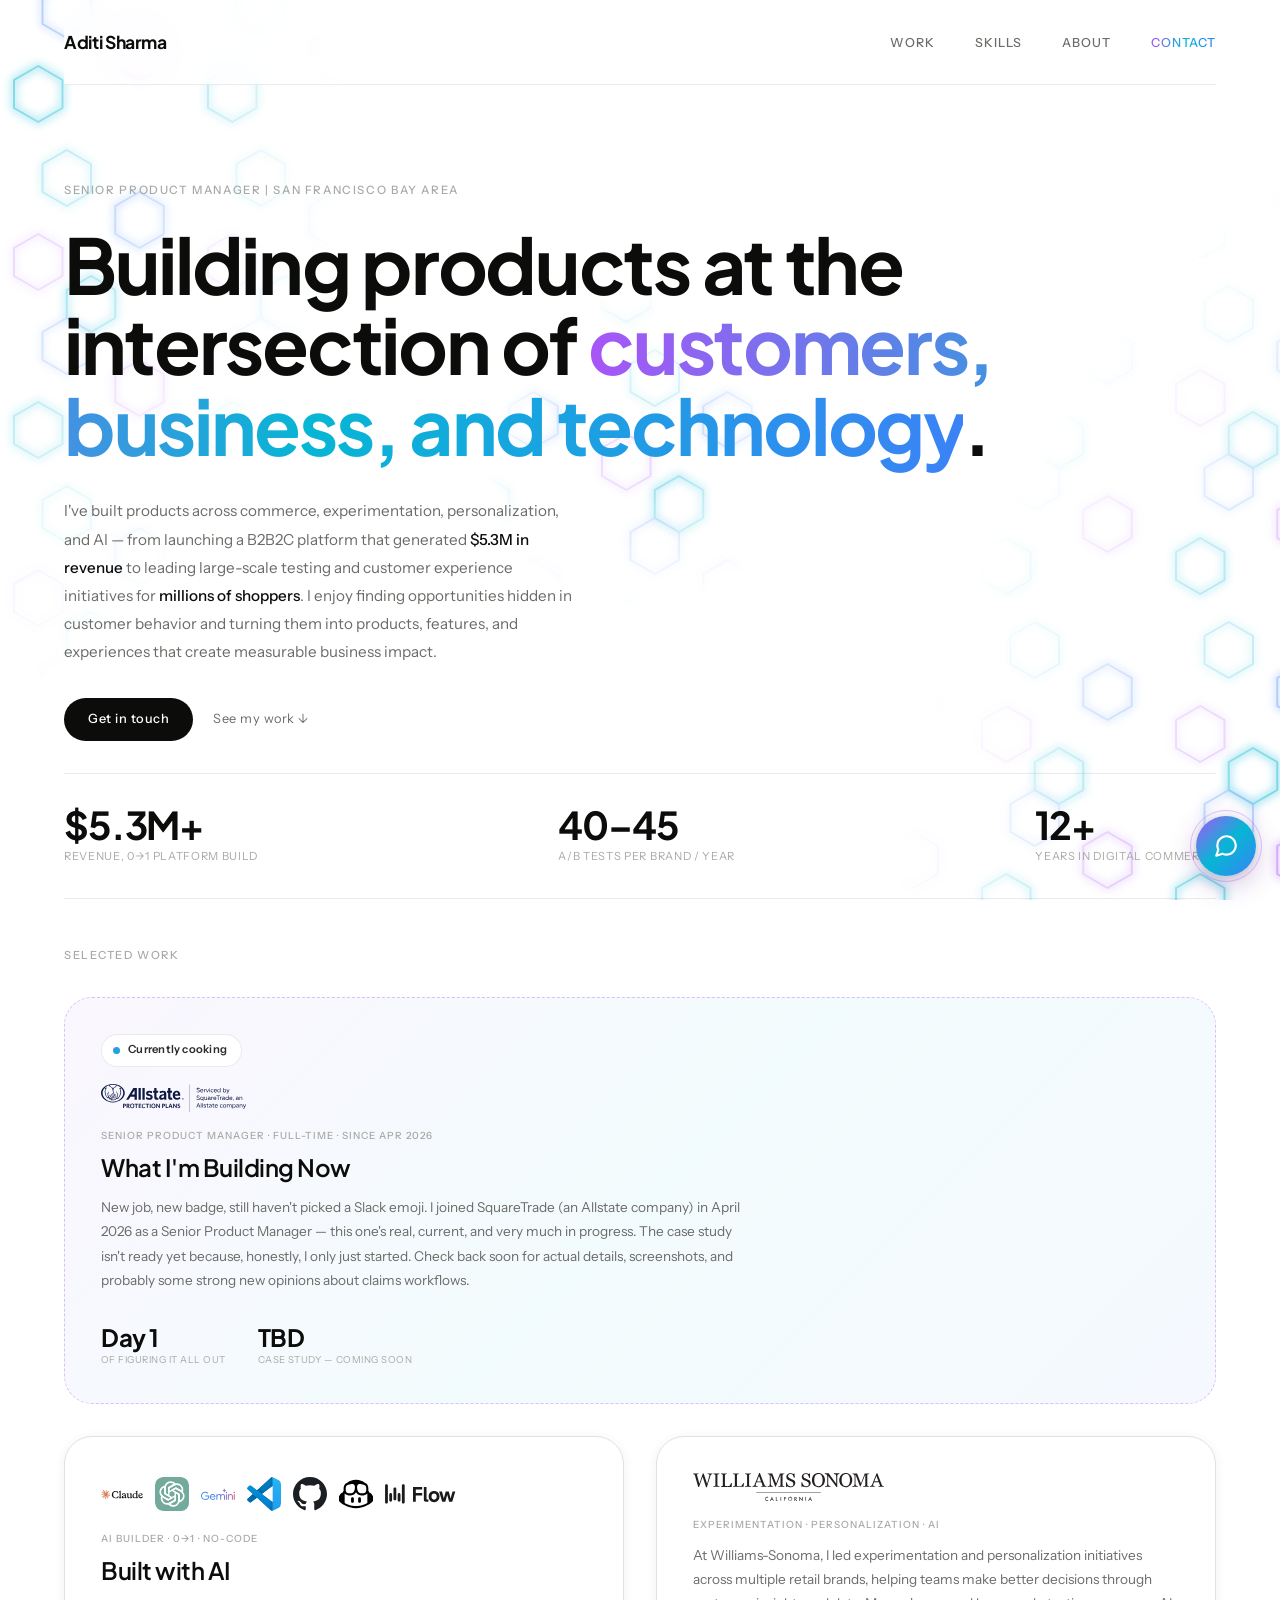
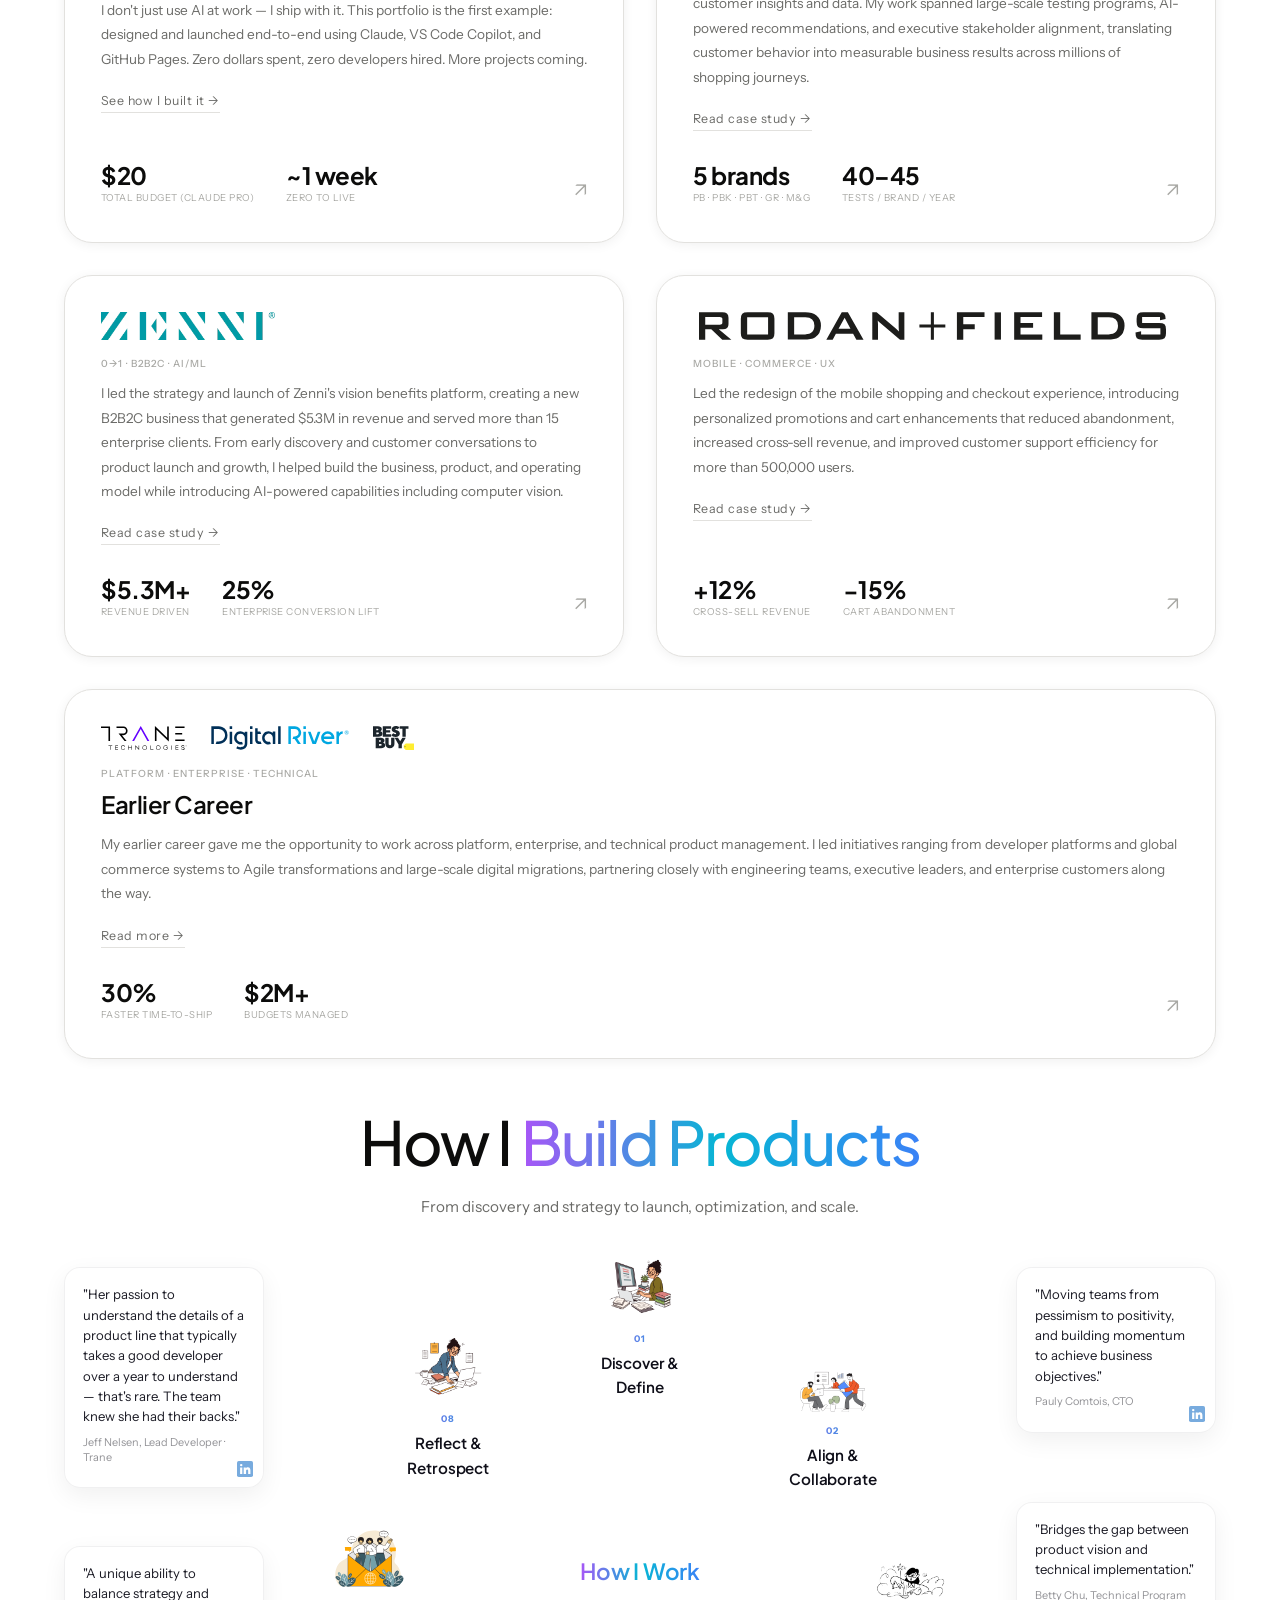
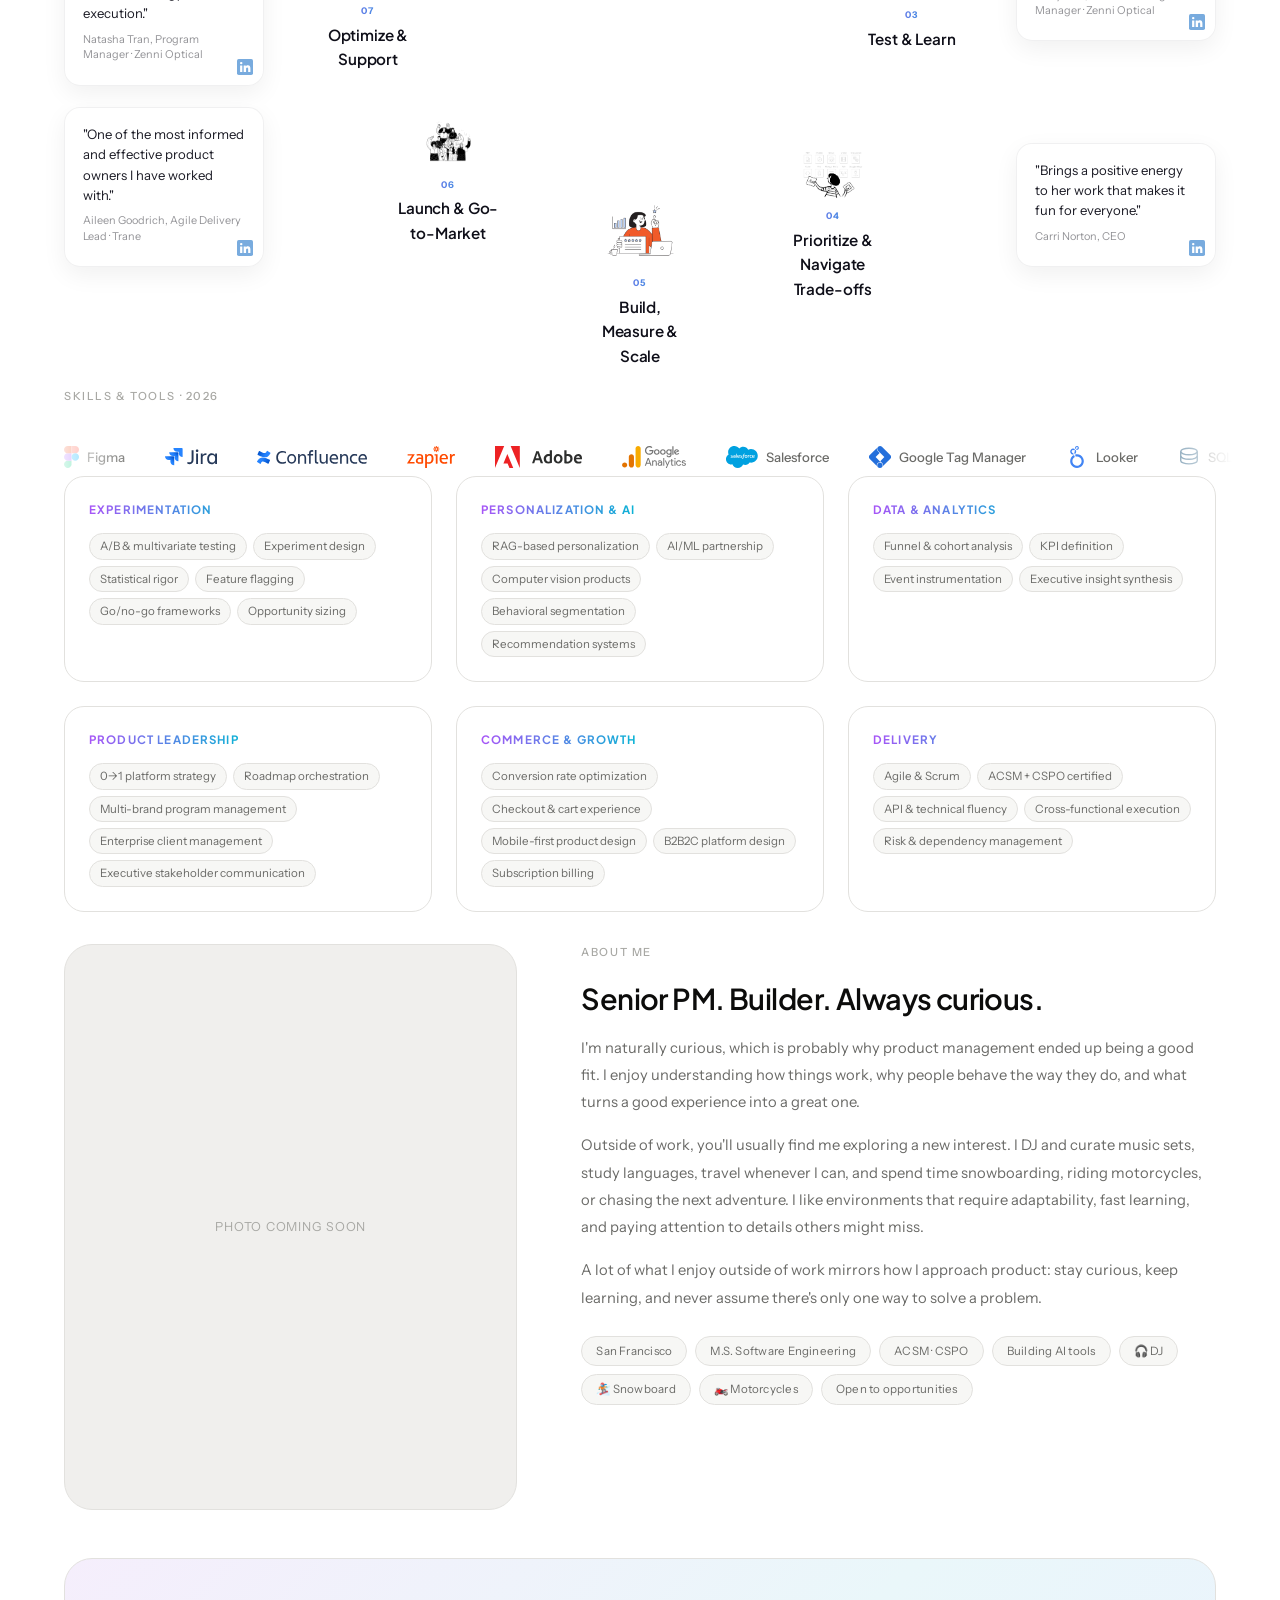
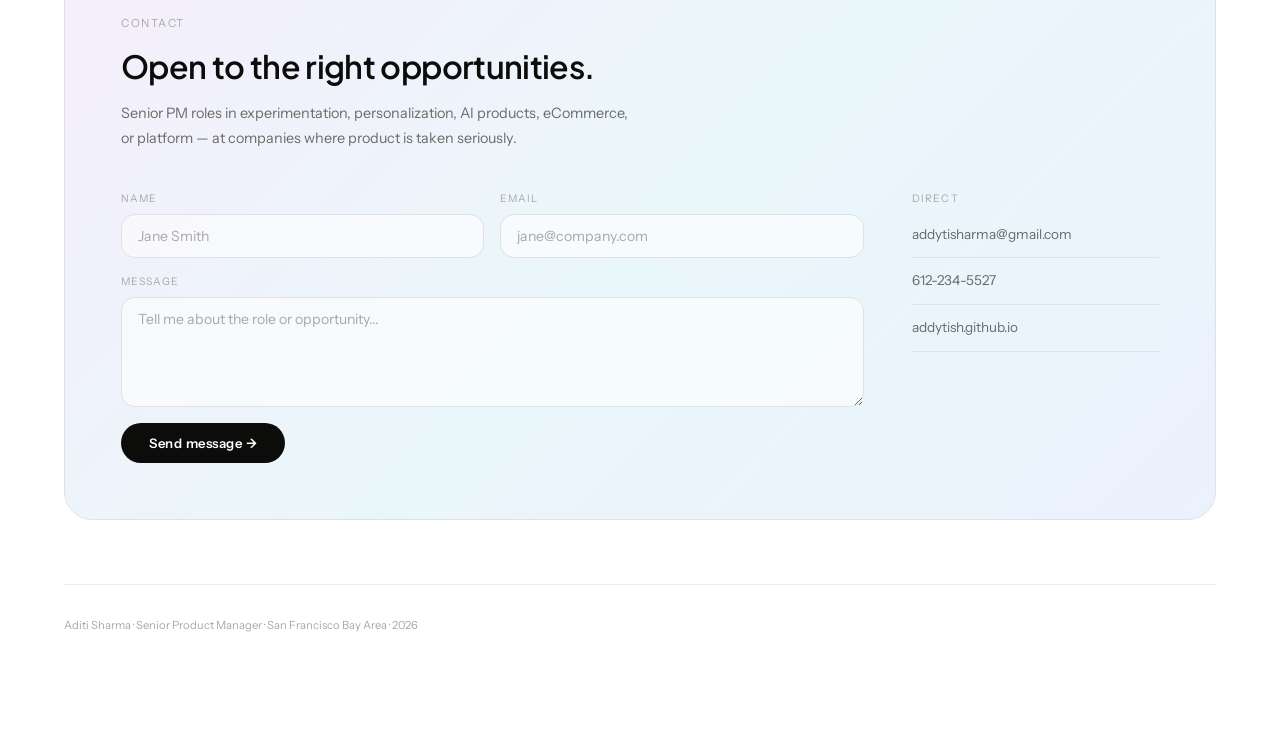
==== commit d1a0a113: "Add AI chat widget shell and current-role status card - Floating "Ask about Aditi" chat widget on al" ====
--- a/index.html
+++ b/index.html
@@ -7,7 +7,8 @@
   <link rel="preconnect" href="https://fonts.googleapis.com">
   <link rel="preconnect" href="https://fonts.gstatic.com" crossorigin>
   <link href="https://fonts.googleapis.com/css2?family=Plus+Jakarta+Sans:wght@300;400;500;600;700&family=Instrument+Sans:wght@300;400;500&display=swap" rel="stylesheet">
-  <link rel="stylesheet" href="style.css">
+  <link rel="stylesheet" href="style.css?v=5">
+  <link rel="stylesheet" href="chat-widget.css">
 </head>
 <body>
 <div class="bg-aurora"></div>
@@ -62,6 +63,32 @@
       </div>
 
       <div class="project-grid">
+
+        <!-- CURRENT ROLE -->
+        <article class="project-card project-card--full project-card--current">
+          <div class="project-card__top">
+            <div class="current-badge">
+              <span class="current-badge-dot"></span>
+              Currently cooking
+            </div>
+            <img src="logos/squaretrade.svg" alt="SquareTrade, an Allstate company logo" class="project-logo">
+            <span class="project-tag">Senior Product Manager · Full-time · Since Apr 2026</span>
+            <h2 class="project-title">What I'm Building Now</h2>
+            <p class="project-desc">New job, new badge, still haven't picked a Slack emoji. I joined SquareTrade (an Allstate company) in April 2026 as a Senior Product Manager — this one's real, current, and very much in progress. The case study isn't ready yet because, honestly, I only just started. Check back soon for actual details, screenshots, and probably some strong new opinions about claims workflows.</p>
+          </div>
+          <div class="project-card__bottom">
+            <div class="project-metrics">
+              <div class="metric">
+                <span class="metric-val">Day 1</span>
+                <span class="metric-label">of figuring it all out</span>
+              </div>
+              <div class="metric">
+                <span class="metric-val">TBD</span>
+                <span class="metric-label">Case study — coming soon</span>
+              </div>
+            </div>
+          </div>
+        </article>
 
         <!-- AI BUILDER -->
         <article class="project-card">
@@ -100,7 +127,7 @@
           <div class="project-card__top">
             <img src="logos/williams-sonoma.svg" alt="Williams-Sonoma logo" class="project-logo">
             <span class="project-tag">Experimentation · Personalization · AI</span>
-            <p class="project-desc">At Williams-Sonoma, I lead experimentation and personalization initiatives across multiple retail brands, helping teams make better decisions through customer insights and data. My work spans large-scale testing programs, AI-powered recommendations, and executive stakeholder alignment, translating customer behavior into measurable business results across millions of shopping journeys.</p>
+            <p class="project-desc">At Williams-Sonoma, I led experimentation and personalization initiatives across multiple retail brands, helping teams make better decisions through customer insights and data. My work spanned large-scale testing programs, AI-powered recommendations, and executive stakeholder alignment, translating customer behavior into measurable business results across millions of shopping journeys.</p>
             <a href="williams-sonoma.html" class="project-link">Read case study →</a>
           </div>
           <div class="project-card__bottom">
@@ -371,6 +398,9 @@
               </ul>
             </div>
           </div>
+
+          <!-- Tap detail panel (mobile/tablet grid only) -->
+          <div class="pmos-mobile-detail" id="pmos-mobile-detail" hidden></div>
 
         </div>
 
@@ -409,6 +439,16 @@
             <footer class="pmos-bubble-attr">Carri Norton, CEO</footer>
             <svg class="pmos-bubble-li" viewBox="0 0 72 72" xmlns="http://www.w3.org/2000/svg" aria-label="LinkedIn"><rect width="72" height="72" rx="8" fill="#0A66C2"/><path d="M14 29h10v29H14V29Zm5-16a5.5 5.5 0 1 1 0 11 5.5 5.5 0 0 1 0-11ZM30 29h9.6v4.1h.1c1.3-2.4 4.4-4.9 9.1-4.9 9.7 0 11.5 6.4 11.5 14.7V58h-10V44.9c0-3.1-.1-7.1-4.4-7.1-4.4 0-5.1 3.4-5.1 6.9V58H30V29Z" fill="#fff"/></svg>
           </blockquote>
+        </div>
+
+        <!-- LinkedIn quotes crawler (shown where floating bubbles are hidden) -->
+        <div class="quotes-marquee-block">
+          <p class="quotes-marquee-label">What people say · LinkedIn</p>
+          <div class="quotes-marquee-wrap">
+            <div class="quotes-track" id="quotes-track">
+              <!-- populated from .pmos-bubble content by JS -->
+            </div>
+          </div>
         </div>
 
       </div>
@@ -718,7 +758,9 @@
   }, { threshold: 0.4 });
   if (pmosGraph) introObserver.observe(pmosGraph);
 
-  pmosNodes.forEach(node => {
+  const mobileDetail = document.getElementById('pmos-mobile-detail');
+
+  pmosNodes.forEach((node, idx) => {
     node.addEventListener('mouseenter', () => {
       userHovering = true;
       showNodeDetail(node);
@@ -730,9 +772,40 @@
     node.addEventListener('click', () => {
       const wasActive = node.classList.contains('active');
       pmosNodes.forEach(n => n.classList.remove('active'));
-      if (!wasActive) node.classList.add('active');
+      if (wasActive) {
+        if (mobileDetail) { mobileDetail.hidden = true; mobileDetail.innerHTML = ''; }
+        return;
+      }
+      node.classList.add('active');
+      if (mobileDetail) {
+        // place the panel directly after the tapped tile's row in the 2-col grid
+        pmosNodes.forEach((n, j) => { n.style.order = j * 2; });
+        const rowEnd = Math.floor(idx / 2) * 2 + 1;
+        mobileDetail.style.order = rowEnd * 2 + 1;
+        const num = node.querySelector('.pmos-node-num').textContent;
+        const title = node.querySelector('.pmos-node-title').textContent;
+        const items = [...node.querySelectorAll('.pmos-node-list li')]
+          .map(li => `<li>${li.textContent}</li>`).join('');
+        mobileDetail.innerHTML = `<span class="pmos-node-num">${num}</span><p class="pmos-mobile-detail-title">${title}</p><ul class="pmos-node-list">${items}</ul>`;
+        mobileDetail.hidden = false;
+      }
     });
   });
+
+  // Build the LinkedIn quotes crawler from the existing bubbles (x2 for seamless loop)
+  const quotesTrack = document.getElementById('quotes-track');
+  if (quotesTrack) {
+    const bubbles = document.querySelectorAll('.pmos-bubble');
+    for (let pass = 0; pass < 2; pass++) {
+      bubbles.forEach(b => {
+        const card = document.createElement('blockquote');
+        card.className = 'quote-card';
+        card.innerHTML = b.innerHTML;
+        quotesTrack.appendChild(card);
+      });
+    }
+  }
 </script>
+<script src="chat-widget.js" defer></script>
 </body>
 </html>
--- a/style.css
+++ b/style.css
@@ -821,6 +821,86 @@
   .pmos-testimonials { display: none; }
 }
 
+/* ── TAP DETAIL PANEL + QUOTES CRAWLER (mobile/tablet only) ── */
+.pmos-mobile-detail { display: none; }
+.quotes-marquee-block { display: none; }
+
+@media (max-width: 900px) {
+  .pmos-node-detail { display: none !important; }
+  .pmos-mobile-detail:not([hidden]) {
+    display: block;
+    grid-column: 1 / -1;
+    background: var(--white, #fff);
+    border: 1px solid rgba(168,85,247,0.25);
+    border-radius: 14px;
+    padding: 1.1rem 1.25rem;
+    box-shadow: 0 6px 20px rgba(15,15,25,0.07);
+  }
+  .pmos-mobile-detail .pmos-node-num {
+    font-size: 0.7rem;
+    color: #A855F7;
+    display: block;
+    margin-bottom: 0.2rem;
+  }
+  .pmos-mobile-detail-title {
+    font-family: var(--font-display);
+    font-size: 1.05rem;
+    font-weight: 600;
+    color: var(--black, #111);
+    margin: 0 0 0.5rem;
+  }
+  .pmos-mobile-detail .pmos-node-list { text-align: left; }
+
+  .quotes-marquee-block { display: block; margin-top: 2.5rem; }
+  .quotes-marquee-label {
+    font-size: 0.7rem;
+    letter-spacing: 0.14em;
+    text-transform: uppercase;
+    color: var(--gray-400, #9CA3AF);
+    font-weight: 500;
+    margin: 0 0 1rem;
+    text-align: center;
+  }
+  .quotes-marquee-wrap {
+    overflow: hidden;
+    mask-image: linear-gradient(to right, transparent 0%, black 8%, black 92%, transparent 100%);
+    -webkit-mask-image: linear-gradient(to right, transparent 0%, black 8%, black 92%, transparent 100%);
+  }
+  .quotes-track {
+    display: flex;
+    align-items: stretch;
+    gap: 1rem;
+    width: max-content;
+    animation: marquee-scroll 45s linear infinite;
+    padding: 0.5rem 0;
+  }
+  .quotes-marquee-wrap:hover .quotes-track,
+  .quotes-marquee-wrap:active .quotes-track {
+    animation-play-state: paused;
+  }
+  .quote-card {
+    position: relative;
+    width: 280px;
+    flex-shrink: 0;
+    margin: 0;
+    display: flex;
+    flex-direction: column;
+    background: rgba(255,255,255,0.85);
+    border: 1px solid rgba(15,15,25,0.06);
+    box-shadow: 0 8px 24px rgba(15,15,25,0.06);
+    border-radius: 16px;
+    padding: 1rem 1.1rem 1.1rem;
+  }
+  .quote-card .pmos-bubble-attr {
+    margin-top: auto;
+    padding-top: 0.75rem;
+    padding-right: 2rem;
+  }
+  @media (prefers-reduced-motion: reduce) {
+    .quotes-track { animation: none; }
+  }
+}
+
 /* ── WORK SECTION ── */
 .work-section {
   margin: 0 0 3rem;
@@ -833,6 +913,46 @@
 }
 .project-card--full {
   grid-column: 1 / -1;
+}
+
+/* ── CURRENT ROLE CARD ── */
+.project-card.project-card--current {
+  border: 1.5px dashed rgba(168,85,247,0.35);
+  background:
+    linear-gradient(135deg, rgba(168,85,247,0.05), rgba(6,182,212,0.05), rgba(59,130,246,0.05)),
+    var(--white);
+  box-shadow: none;
+}
+.project-card--current .project-desc { max-width: 640px; }
+
+.current-badge {
+  display: inline-flex;
+  align-items: center;
+  gap: 0.5rem;
+  background: var(--white);
+  border: 1px solid var(--line);
+  border-radius: var(--radius-pill);
+  padding: 0.4rem 0.9rem 0.4rem 0.7rem;
+  font-size: 0.7rem;
+  font-weight: 600;
+  letter-spacing: 0.02em;
+  color: var(--gray-800);
+  margin-bottom: 1.1rem;
+}
+.current-badge-dot {
+  width: 7px;
+  height: 7px;
+  border-radius: 50%;
+  flex-shrink: 0;
+  background: linear-gradient(135deg, #A855F7, #06B6D4, #3B82F6);
+  animation: current-badge-pulse 1.8s ease-in-out infinite;
+}
+@keyframes current-badge-pulse {
+  0%, 100% { opacity: 1; transform: scale(1); }
+  50% { opacity: 0.4; transform: scale(0.7); }
+}
+@media (prefers-reduced-motion: reduce) {
+  .current-badge-dot { animation: none; }
 }
 
 /* ── SCROLL FLY-IN ── */
@@ -1595,16 +1715,18 @@
   .expertise-grid { grid-template-columns: repeat(2, minmax(0, 1fr)); }
 }
 
-@media (max-width: 700px) {
-  .page { padding: 0 1.25rem 4rem; overflow-x: hidden; }
-  .pmos-section { margin: 3rem -1.25rem; padding: 3rem 1.25rem; }
+/* ── TABLET ── */
+@media (max-width: 900px) {
+  /* PM OS circle → linear list (same treatment as mobile) */
+  .pmos-section { margin: 3rem 0; }
+  .pmos-testimonials { display: none; }
   .pmos-graph {
     width: 100%;
     height: auto;
-    display: flex;
-    flex-direction: column;
-    gap: 1.5rem;
-    align-items: flex-start;
+    display: grid;
+    grid-template-columns: 1fr 1fr;
+    gap: 2rem 3rem;
+    align-items: start;
   }
   .pmos-node {
     position: static;
@@ -1624,6 +1746,60 @@
     flex-shrink: 0;
   }
   .pmos-notion-char { width: 60px; }
+  .pmos-center-panel { display: none; }
+  .pmos-circle-svg { display: none; }
+  /* project cards stay 2-col on tablet */
+  .project-grid { grid-template-columns: repeat(2, minmax(0, 1fr)); }
+  .project-card--wide { grid-column: span 2; }
+  /* about: stack photo + text */
+  .about-section { grid-template-columns: minmax(0, 1fr); }
+  /* contact: single col */
+  .contact-grid { grid-template-columns: minmax(0, 1fr); }
+  .contact-form { grid-template-columns: minmax(0, 1fr); }
+  .form-group--full, .form-submit { grid-column: span 1; }
+}
+
+@media (max-width: 700px) {
+  .page { padding: 0 1.25rem 4rem; overflow-x: hidden; }
+  .pmos-section { margin: 3rem -1.25rem 1rem; padding: 3rem 1.25rem 1.5rem; }
+  .skills-section { margin-top: 2.5rem; }
+  .pmos-graph {
+    width: 100%;
+    height: auto;
+    display: grid;
+    grid-template-columns: 1fr 1fr;
+    gap: 0.75rem;
+    align-items: stretch;
+  }
+  .pmos-node {
+    position: static;
+    margin: 0;
+    transform: none !important;
+    transform-origin: unset;
+    width: 100%;
+    flex-direction: column;
+    align-items: center;
+    justify-content: flex-start;
+    gap: 0.4rem;
+    text-align: center;
+    background: rgba(255,255,255,0.7);
+    border: 1px solid rgba(15,15,25,0.07);
+    border-radius: 14px;
+    padding: 1rem 0.6rem;
+    cursor: pointer;
+  }
+  .pmos-node.active {
+    border-color: #A855F7;
+    box-shadow: 0 4px 16px rgba(168,85,247,0.15);
+  }
+  .pmos-node-top {
+    flex-direction: column;
+    align-items: center;
+    gap: 0.4rem;
+    flex-shrink: 0;
+  }
+  .pmos-node-title { font-size: 0.8rem; line-height: 1.3; }
+  .pmos-notion-char { width: 56px; }
   .pmos-center-panel { display: none; }
   .nav { flex-wrap: wrap; gap: 0.75rem; padding: 1.25rem 0; margin-bottom: 2rem; }
   .nav-links { gap: 1.1rem; flex-wrap: wrap; }
--- a/chat-widget.css
+++ b/chat-widget.css
@@ -0,0 +1,310 @@
+/* ============================================================
+   ADITI SHARMA — AI CHAT WIDGET
+   Matches style.css design tokens (Plus Jakarta Sans / Instrument Sans,
+   off-white/black palette, brand gradient #A855F7→#06B6D4→#3B82F6)
+   ============================================================ */
+
+#aic-root {
+  position: fixed;
+  right: 24px;
+  bottom: 24px;
+  z-index: 9999;
+  font-family: var(--font-body, 'Instrument Sans', sans-serif);
+}
+
+/* ── LAUNCHER BUTTON ── */
+.aic-launcher {
+  position: relative;
+  width: 60px;
+  height: 60px;
+  border-radius: 50%;
+  border: none;
+  cursor: pointer;
+  background: linear-gradient(135deg, #A855F7, #06B6D4, #3B82F6);
+  box-shadow: 0 8px 28px rgba(88, 28, 135, 0.28), 0 2px 8px rgba(0,0,0,0.12);
+  display: flex;
+  align-items: center;
+  justify-content: center;
+  transition: transform 0.25s cubic-bezier(0.22,1,0.36,1), box-shadow 0.25s ease;
+}
+.aic-launcher:hover {
+  transform: scale(1.06);
+  box-shadow: 0 10px 32px rgba(88, 28, 135, 0.36), 0 2px 8px rgba(0,0,0,0.14);
+}
+.aic-launcher svg { width: 26px; height: 26px; }
+.aic-launcher .aic-icon-close { display: none; }
+#aic-root.aic-open .aic-launcher .aic-icon-chat { display: none; }
+#aic-root.aic-open .aic-launcher .aic-icon-close { display: block; }
+
+.aic-launcher-ring {
+  position: absolute;
+  inset: -6px;
+  border-radius: 50%;
+  border: 1.5px solid rgba(168,85,247,0.35);
+  animation: aic-pulse 2.4s ease-out infinite;
+  pointer-events: none;
+}
+@keyframes aic-pulse {
+  0%   { transform: scale(0.92); opacity: 0.9; }
+  70%  { transform: scale(1.35); opacity: 0; }
+  100% { transform: scale(1.35); opacity: 0; }
+}
+#aic-root.aic-open .aic-launcher-ring,
+#aic-root.aic-dismissed-pulse .aic-launcher-ring { display: none; }
+
+.aic-teaser {
+  position: absolute;
+  right: 72px;
+  bottom: 14px;
+  white-space: nowrap;
+  background: var(--white, #fff);
+  border: 1px solid var(--line, rgba(12,12,11,0.08));
+  border-radius: var(--radius-pill, 100px);
+  padding: 0.6rem 1.1rem;
+  font-size: 0.82rem;
+  color: var(--gray-800, #2C2C2A);
+  box-shadow: 0 6px 20px rgba(15,15,25,0.08);
+  opacity: 0;
+  transform: translateY(4px);
+  animation: aic-teaser-in 0.4s ease 1.2s forwards, aic-teaser-out 0.4s ease 7s forwards;
+  pointer-events: none;
+}
+@keyframes aic-teaser-in { to { opacity: 1; transform: translateY(0); } }
+@keyframes aic-teaser-out { to { opacity: 0; transform: translateY(4px); } }
+#aic-root.aic-open .aic-teaser,
+#aic-root.aic-dismissed-teaser .aic-teaser { display: none; }
+
+/* ── PANEL ── */
+.aic-panel {
+  position: absolute;
+  right: 0;
+  bottom: 76px;
+  width: 400px;
+  max-width: calc(100vw - 32px);
+  height: 600px;
+  max-height: calc(100vh - 120px);
+  background: var(--white, #fff);
+  border: 1px solid var(--line, rgba(12,12,11,0.08));
+  border-radius: var(--radius-xl, 28px);
+  box-shadow: 0 24px 64px rgba(15,15,25,0.18), 0 4px 16px rgba(15,15,25,0.08);
+  display: flex;
+  flex-direction: column;
+  overflow: hidden;
+  opacity: 0;
+  transform: translateY(16px) scale(0.98);
+  pointer-events: none;
+  transition: opacity 0.28s cubic-bezier(0.22,1,0.36,1), transform 0.28s cubic-bezier(0.22,1,0.36,1);
+}
+#aic-root.aic-open .aic-panel {
+  opacity: 1;
+  transform: translateY(0) scale(1);
+  pointer-events: auto;
+}
+
+.aic-header {
+  display: flex;
+  align-items: center;
+  gap: 0.75rem;
+  padding: 1.1rem 1.25rem;
+  border-bottom: 1px solid var(--line, rgba(12,12,11,0.08));
+  flex-shrink: 0;
+}
+.aic-avatar {
+  width: 38px;
+  height: 38px;
+  border-radius: 50%;
+  background: linear-gradient(135deg, #A855F7, #06B6D4, #3B82F6);
+  display: flex;
+  align-items: center;
+  justify-content: center;
+  color: #fff;
+  font-family: var(--font-display, 'Plus Jakarta Sans', sans-serif);
+  font-weight: 600;
+  font-size: 0.85rem;
+  flex-shrink: 0;
+}
+.aic-header-text { flex: 1; min-width: 0; }
+.aic-header-title {
+  font-family: var(--font-display, 'Plus Jakarta Sans', sans-serif);
+  font-weight: 600;
+  font-size: 0.95rem;
+  color: var(--black, #0C0C0B);
+}
+.aic-header-sub {
+  font-size: 0.72rem;
+  color: var(--gray-600, #6B6B68);
+  margin-top: 0.1rem;
+}
+.aic-close {
+  background: none;
+  border: none;
+  cursor: pointer;
+  color: var(--gray-600, #6B6B68);
+  width: 28px;
+  height: 28px;
+  border-radius: 50%;
+  display: flex;
+  align-items: center;
+  justify-content: center;
+  transition: background 0.2s ease, color 0.2s ease;
+  flex-shrink: 0;
+}
+.aic-close:hover { background: var(--gray-100, #F0EFED); color: var(--black, #0C0C0B); }
+.aic-close svg { width: 16px; height: 16px; }
+
+.aic-messages {
+  flex: 1;
+  overflow-y: auto;
+  padding: 1.1rem 1.1rem 0.5rem;
+  display: flex;
+  flex-direction: column;
+  gap: 0.85rem;
+}
+.aic-messages::-webkit-scrollbar { width: 6px; }
+.aic-messages::-webkit-scrollbar-thumb { background: var(--gray-200, #E2E1DE); border-radius: 100px; }
+
+.aic-row { display: flex; flex-direction: column; gap: 0.4rem; max-width: 88%; }
+.aic-row--user { align-self: flex-end; align-items: flex-end; }
+.aic-row--assistant { align-self: flex-start; align-items: flex-start; }
+
+.aic-bubble {
+  padding: 0.7rem 0.95rem;
+  border-radius: var(--radius-lg, 20px);
+  font-size: 0.86rem;
+  line-height: 1.55;
+  white-space: pre-wrap;
+}
+.aic-row--assistant .aic-bubble {
+  background: var(--off-white, #F7F7F5);
+  border: 1px solid var(--line, rgba(12,12,11,0.08));
+  color: var(--gray-800, #2C2C2A);
+  border-bottom-left-radius: 6px;
+}
+.aic-row--user .aic-bubble {
+  background: var(--black, #0C0C0B);
+  color: #fff;
+  border-bottom-right-radius: 6px;
+}
+
+.aic-cta {
+  display: inline-flex;
+  align-items: center;
+  gap: 0.4rem;
+  margin-top: 0.6rem;
+  padding: 0.55rem 1rem;
+  border-radius: var(--radius-pill, 100px);
+  background: linear-gradient(90deg, #A855F7, #06B6D4, #3B82F6);
+  color: #fff;
+  font-size: 0.8rem;
+  font-weight: 600;
+  text-decoration: none;
+  transition: transform 0.2s ease, box-shadow 0.2s ease;
+}
+.aic-cta:hover { transform: translateY(-1px); box-shadow: 0 6px 16px rgba(88,28,135,0.28); }
+
+.aic-typing {
+  display: flex;
+  gap: 4px;
+  padding: 0.85rem 0.95rem;
+}
+.aic-typing span {
+  width: 6px; height: 6px;
+  border-radius: 50%;
+  background: var(--gray-400, #A8A8A4);
+  animation: aic-bounce 1.1s ease-in-out infinite;
+}
+.aic-typing span:nth-child(2) { animation-delay: 0.15s; }
+.aic-typing span:nth-child(3) { animation-delay: 0.3s; }
+@keyframes aic-bounce {
+  0%, 60%, 100% { transform: translateY(0); opacity: 0.5; }
+  30% { transform: translateY(-4px); opacity: 1; }
+}
+
+.aic-suggestions {
+  display: flex;
+  flex-wrap: wrap;
+  gap: 0.5rem;
+  padding: 0.2rem 1.1rem 1rem;
+  flex-shrink: 0;
+}
+.aic-chip {
+  background: var(--gray-100, #F0EFED);
+  border: 1px solid var(--line, rgba(12,12,11,0.08));
+  border-radius: var(--radius-pill, 100px);
+  padding: 0.5rem 0.85rem;
+  font-size: 0.76rem;
+  color: var(--gray-800, #2C2C2A);
+  cursor: pointer;
+  transition: background 0.2s ease, border-color 0.2s ease;
+  text-align: left;
+}
+.aic-chip:hover { background: var(--gray-200, #E2E1DE); border-color: rgba(168,85,247,0.3); }
+
+.aic-inputbar {
+  display: flex;
+  align-items: flex-end;
+  gap: 0.6rem;
+  padding: 0.85rem 1rem;
+  border-top: 1px solid var(--line, rgba(12,12,11,0.08));
+  flex-shrink: 0;
+}
+.aic-input {
+  flex: 1;
+  resize: none;
+  border: 1px solid var(--line, rgba(12,12,11,0.08));
+  background: var(--off-white, #F7F7F5);
+  border-radius: var(--radius-lg, 20px);
+  padding: 0.65rem 0.9rem;
+  font-family: var(--font-body, 'Instrument Sans', sans-serif);
+  font-size: 0.86rem;
+  color: var(--black, #0C0C0B);
+  max-height: 100px;
+  outline: none;
+  transition: border-color 0.2s ease;
+}
+.aic-input:focus { border-color: rgba(168,85,247,0.4); }
+.aic-input::placeholder { color: var(--gray-400, #A8A8A4); }
+
+.aic-send {
+  width: 38px;
+  height: 38px;
+  border-radius: 50%;
+  border: none;
+  cursor: pointer;
+  flex-shrink: 0;
+  background: linear-gradient(135deg, #A855F7, #06B6D4, #3B82F6);
+  display: flex;
+  align-items: center;
+  justify-content: center;
+  transition: transform 0.2s ease, opacity 0.2s ease;
+}
+.aic-send:hover:not(:disabled) { transform: scale(1.06); }
+.aic-send:disabled { opacity: 0.45; cursor: default; }
+.aic-send svg { width: 16px; height: 16px; color: #fff; }
+
+.aic-disclaimer {
+  font-size: 0.65rem;
+  color: var(--gray-400, #A8A8A4);
+  text-align: center;
+  padding: 0 1rem 0.85rem;
+  flex-shrink: 0;
+}
+
+/* ── MOBILE: near full-screen panel ── */
+@media (max-width: 480px) {
+  #aic-root { right: 16px; bottom: 16px; }
+  .aic-panel {
+    width: calc(100vw - 24px);
+    height: calc(100vh - 100px);
+    max-height: none;
+    right: -8px;
+    bottom: 72px;
+  }
+  .aic-teaser { display: none !important; }
+}
+
+@media (prefers-reduced-motion: reduce) {
+  .aic-launcher-ring { animation: none; display: none; }
+  .aic-teaser { animation: none; opacity: 1; }
+  .aic-typing span { animation: none; }
+}
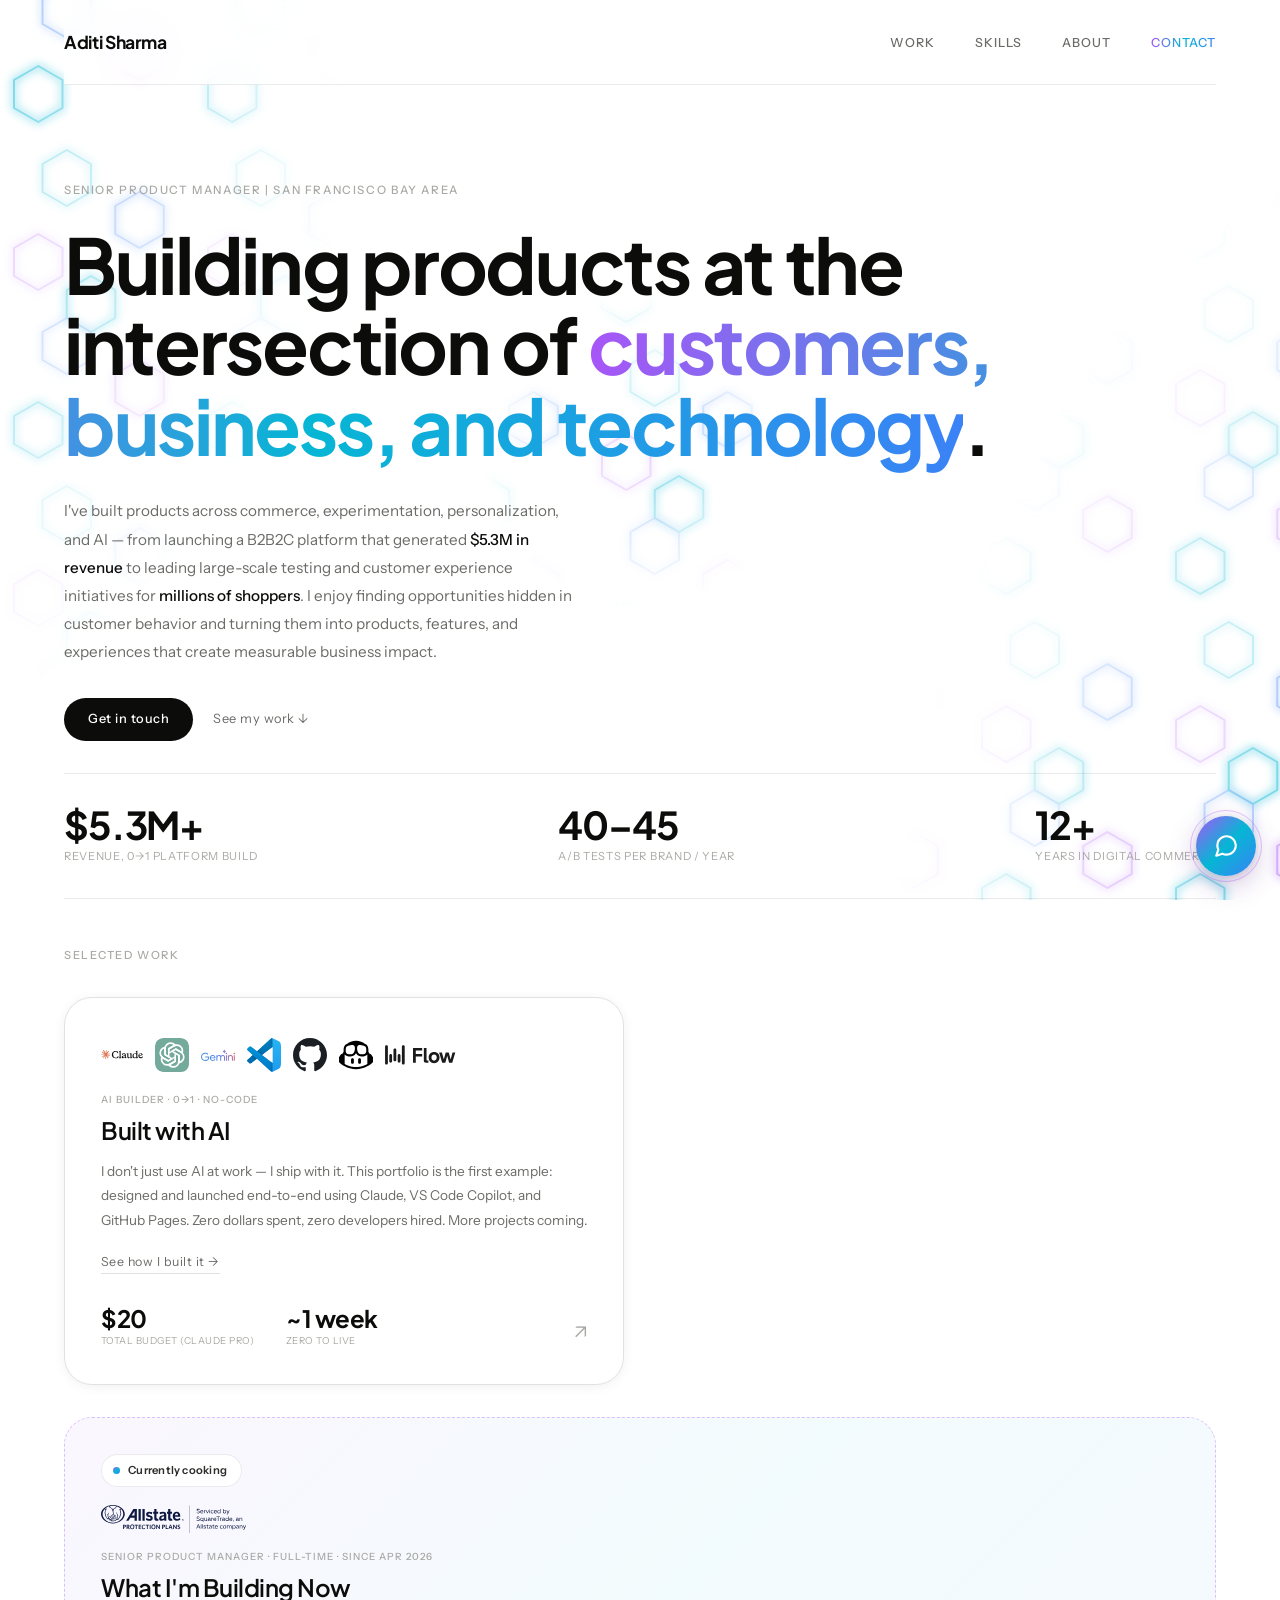
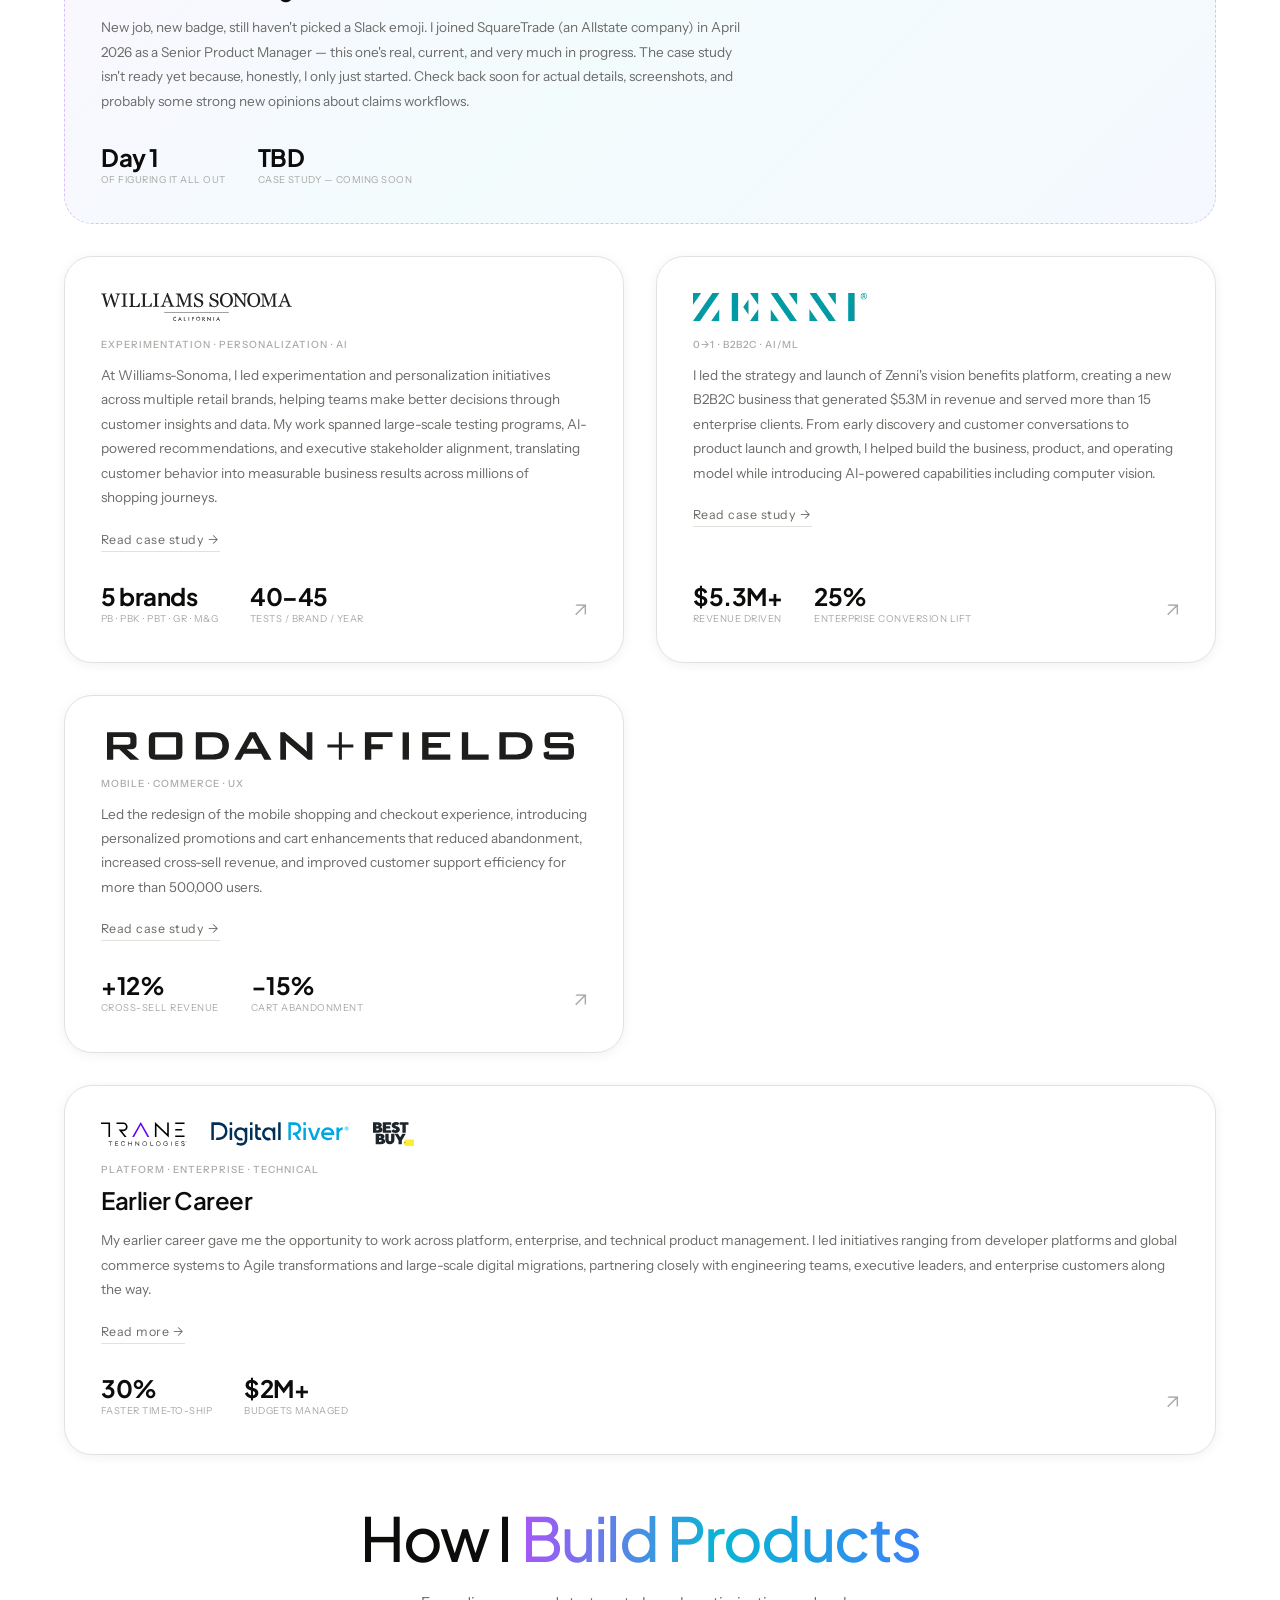
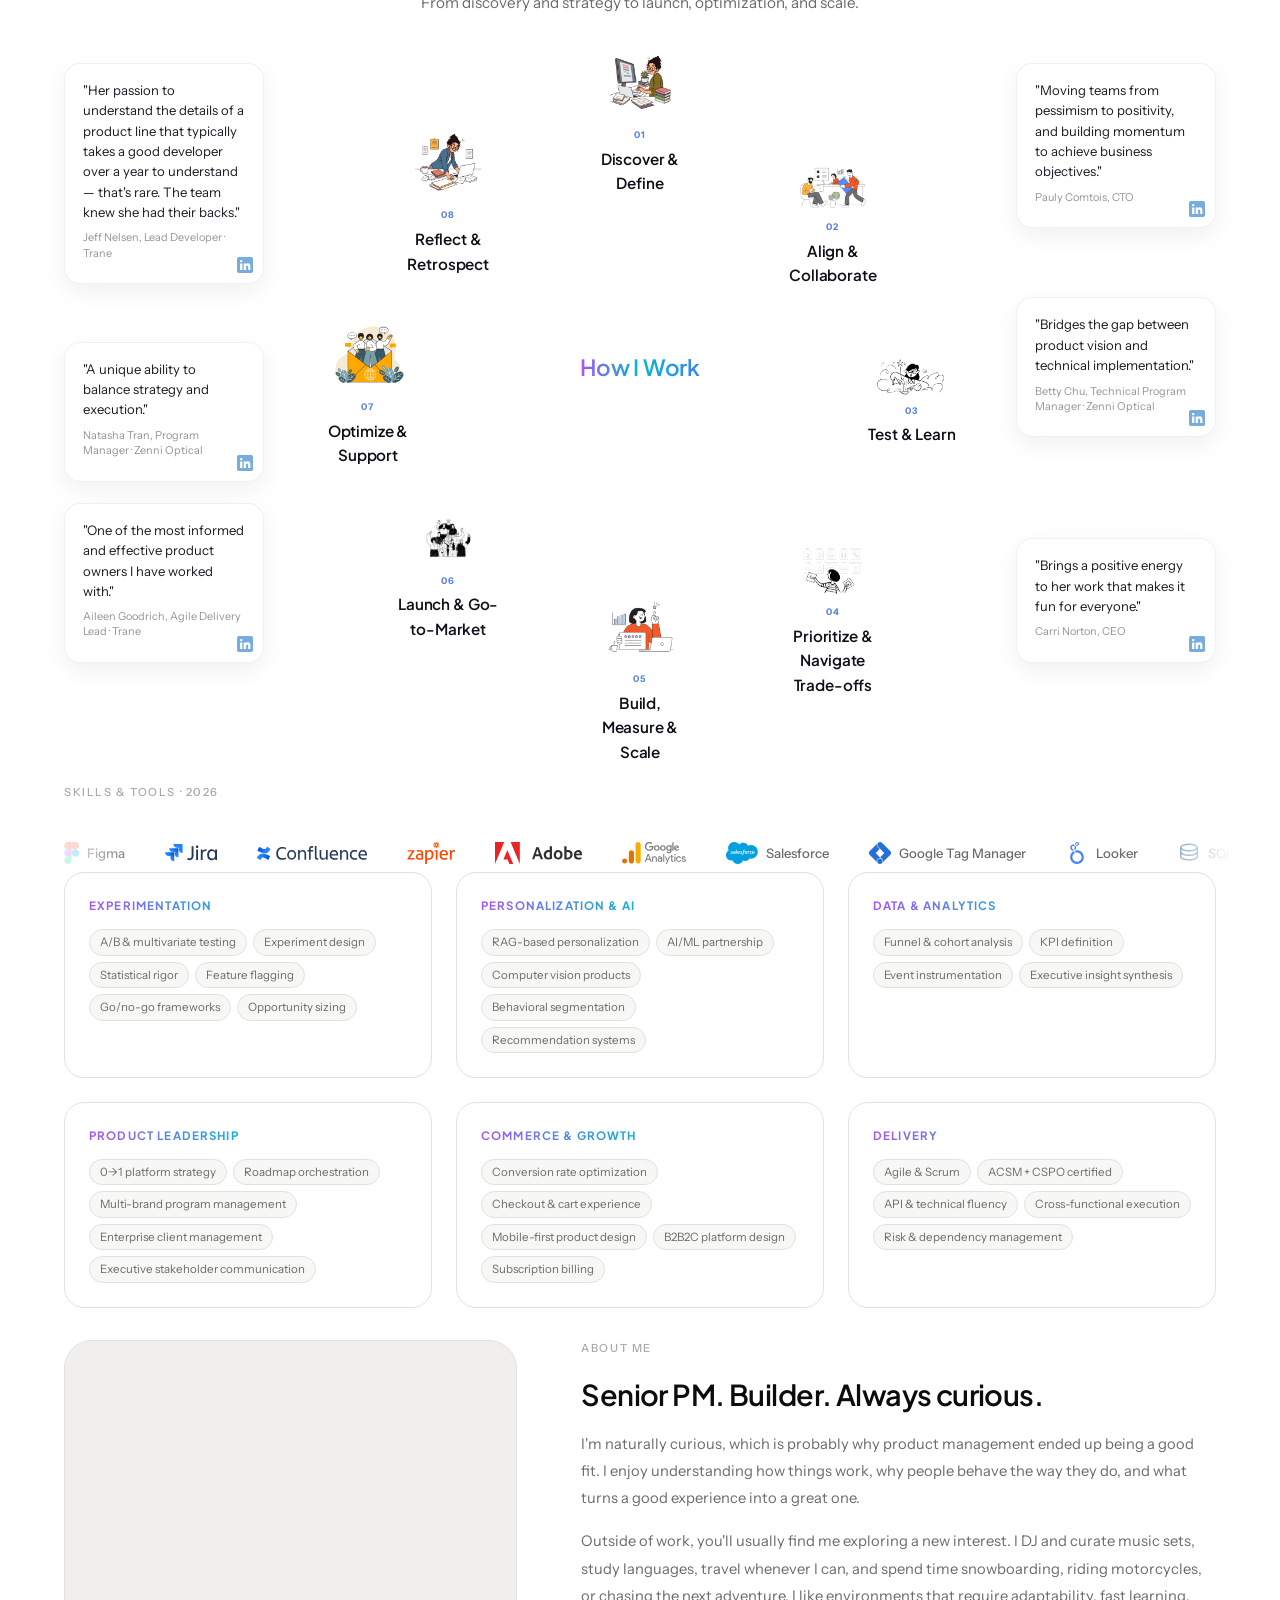
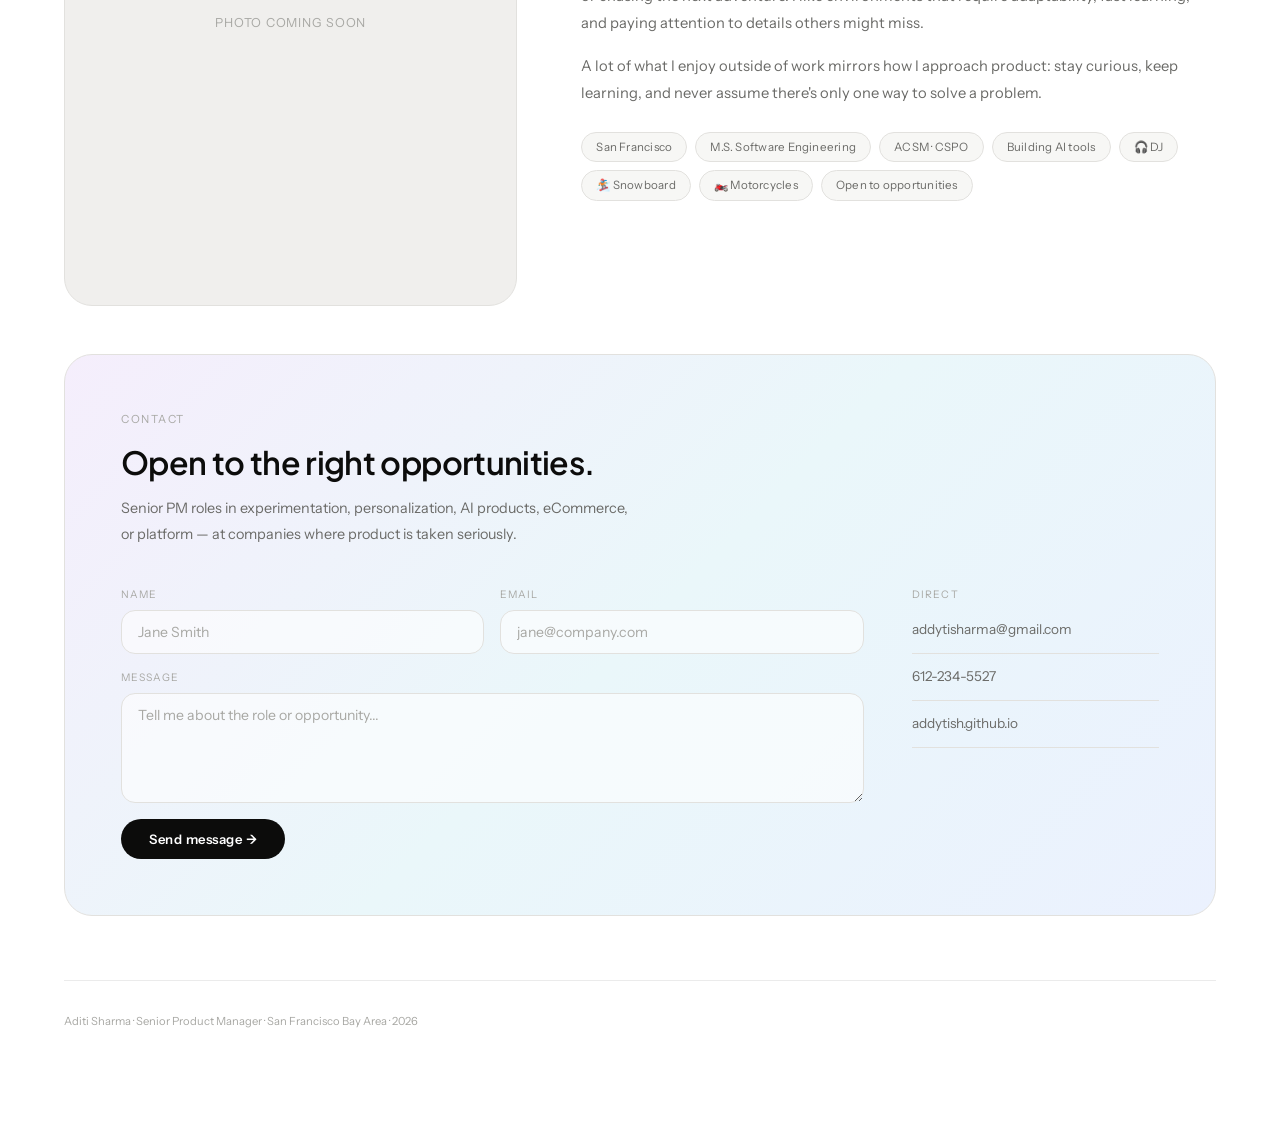
==== commit a68b5efe: "Reorder Selected Work cards: AI Builder first, current role second Co-Authored-By: Claude Sonnet 4.6" ====
--- a/index.html
+++ b/index.html
@@ -64,32 +64,6 @@
 
       <div class="project-grid">
 
-        <!-- CURRENT ROLE -->
-        <article class="project-card project-card--full project-card--current">
-          <div class="project-card__top">
-            <div class="current-badge">
-              <span class="current-badge-dot"></span>
-              Currently cooking
-            </div>
-            <img src="logos/squaretrade.svg" alt="SquareTrade, an Allstate company logo" class="project-logo">
-            <span class="project-tag">Senior Product Manager · Full-time · Since Apr 2026</span>
-            <h2 class="project-title">What I'm Building Now</h2>
-            <p class="project-desc">New job, new badge, still haven't picked a Slack emoji. I joined SquareTrade (an Allstate company) in April 2026 as a Senior Product Manager — this one's real, current, and very much in progress. The case study isn't ready yet because, honestly, I only just started. Check back soon for actual details, screenshots, and probably some strong new opinions about claims workflows.</p>
-          </div>
-          <div class="project-card__bottom">
-            <div class="project-metrics">
-              <div class="metric">
-                <span class="metric-val">Day 1</span>
-                <span class="metric-label">of figuring it all out</span>
-              </div>
-              <div class="metric">
-                <span class="metric-val">TBD</span>
-                <span class="metric-label">Case study — coming soon</span>
-              </div>
-            </div>
-          </div>
-        </article>
-
         <!-- AI BUILDER -->
         <article class="project-card">
           <div class="project-card__top">
@@ -119,6 +93,32 @@
               </div>
             </div>
             <a href="ai-builder.html" class="project-arrow project-arrow--ai">↗</a>
+          </div>
+        </article>
+
+        <!-- CURRENT ROLE -->
+        <article class="project-card project-card--full project-card--current">
+          <div class="project-card__top">
+            <div class="current-badge">
+              <span class="current-badge-dot"></span>
+              Currently cooking
+            </div>
+            <img src="logos/squaretrade.svg" alt="SquareTrade, an Allstate company logo" class="project-logo">
+            <span class="project-tag">Senior Product Manager · Full-time · Since Apr 2026</span>
+            <h2 class="project-title">What I'm Building Now</h2>
+            <p class="project-desc">New job, new badge, still haven't picked a Slack emoji. I joined SquareTrade (an Allstate company) in April 2026 as a Senior Product Manager — this one's real, current, and very much in progress. The case study isn't ready yet because, honestly, I only just started. Check back soon for actual details, screenshots, and probably some strong new opinions about claims workflows.</p>
+          </div>
+          <div class="project-card__bottom">
+            <div class="project-metrics">
+              <div class="metric">
+                <span class="metric-val">Day 1</span>
+                <span class="metric-label">of figuring it all out</span>
+              </div>
+              <div class="metric">
+                <span class="metric-val">TBD</span>
+                <span class="metric-label">Case study — coming soon</span>
+              </div>
+            </div>
           </div>
         </article>
 
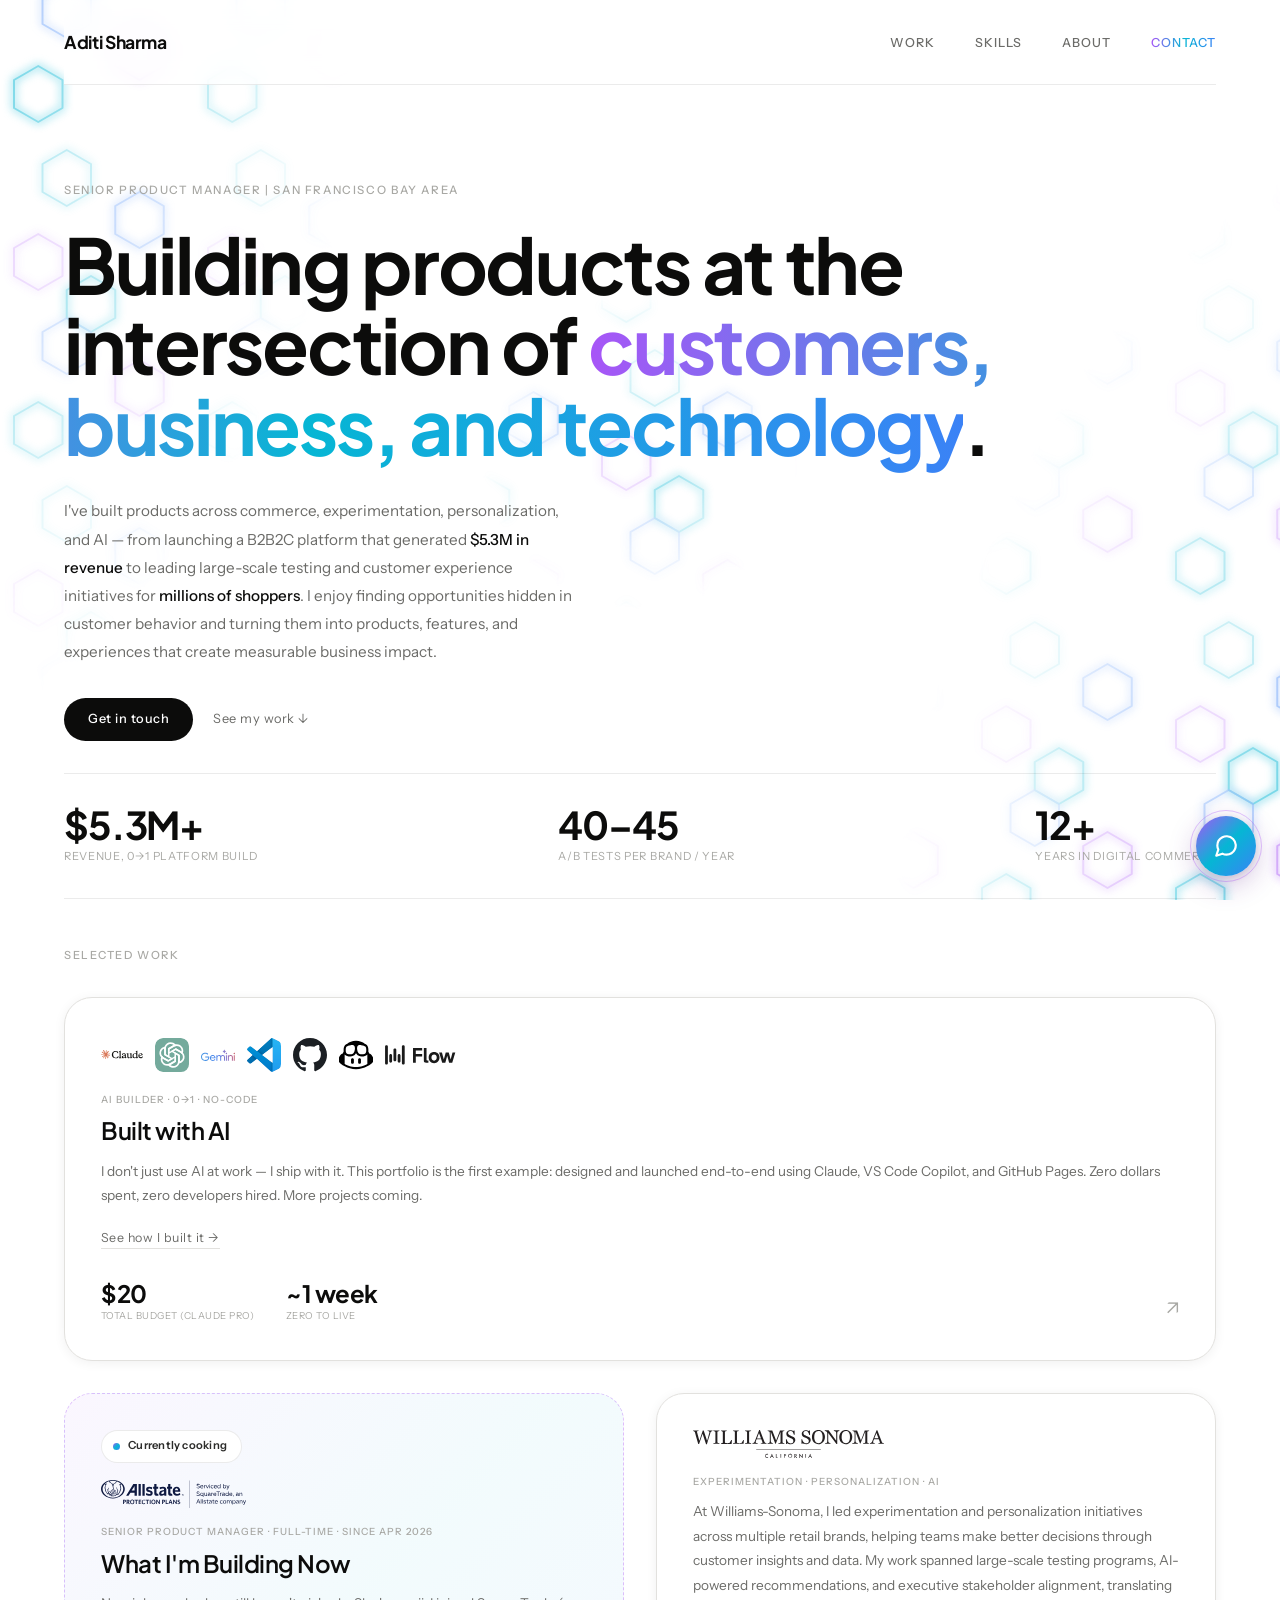
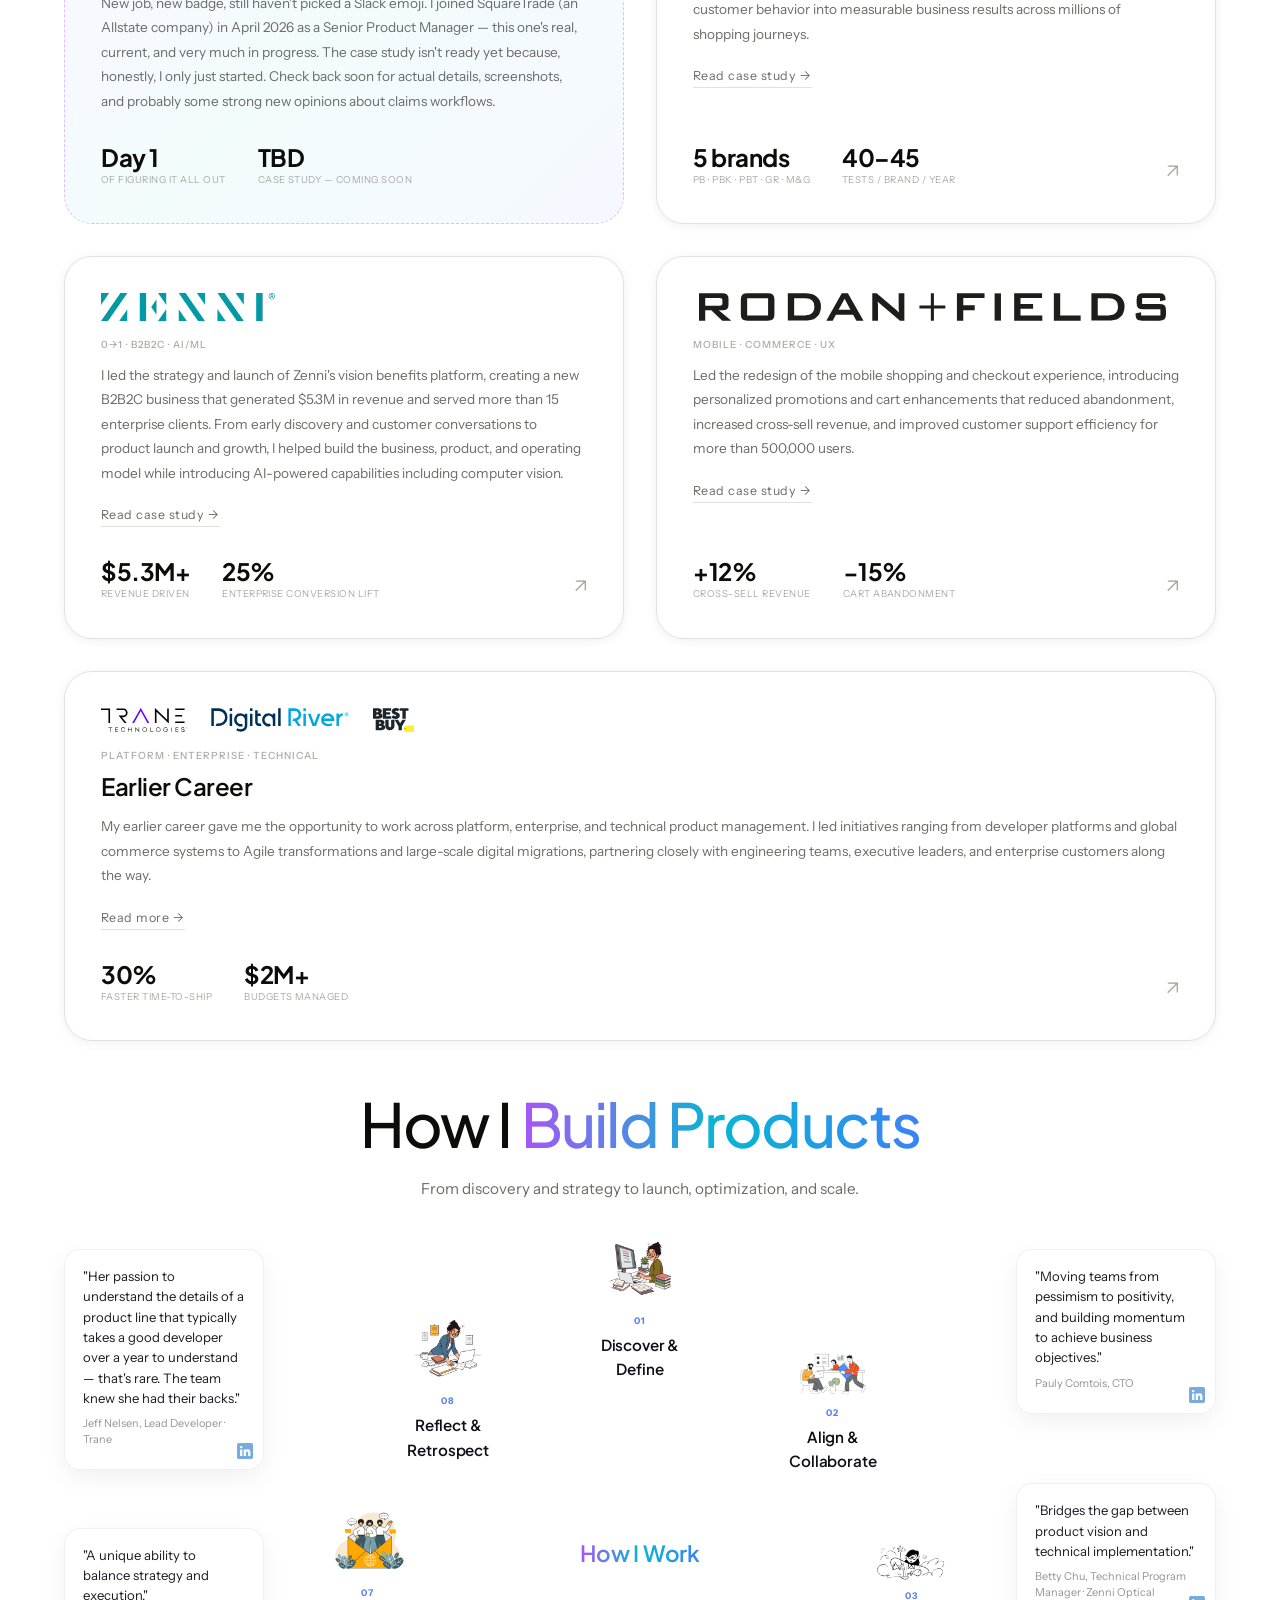
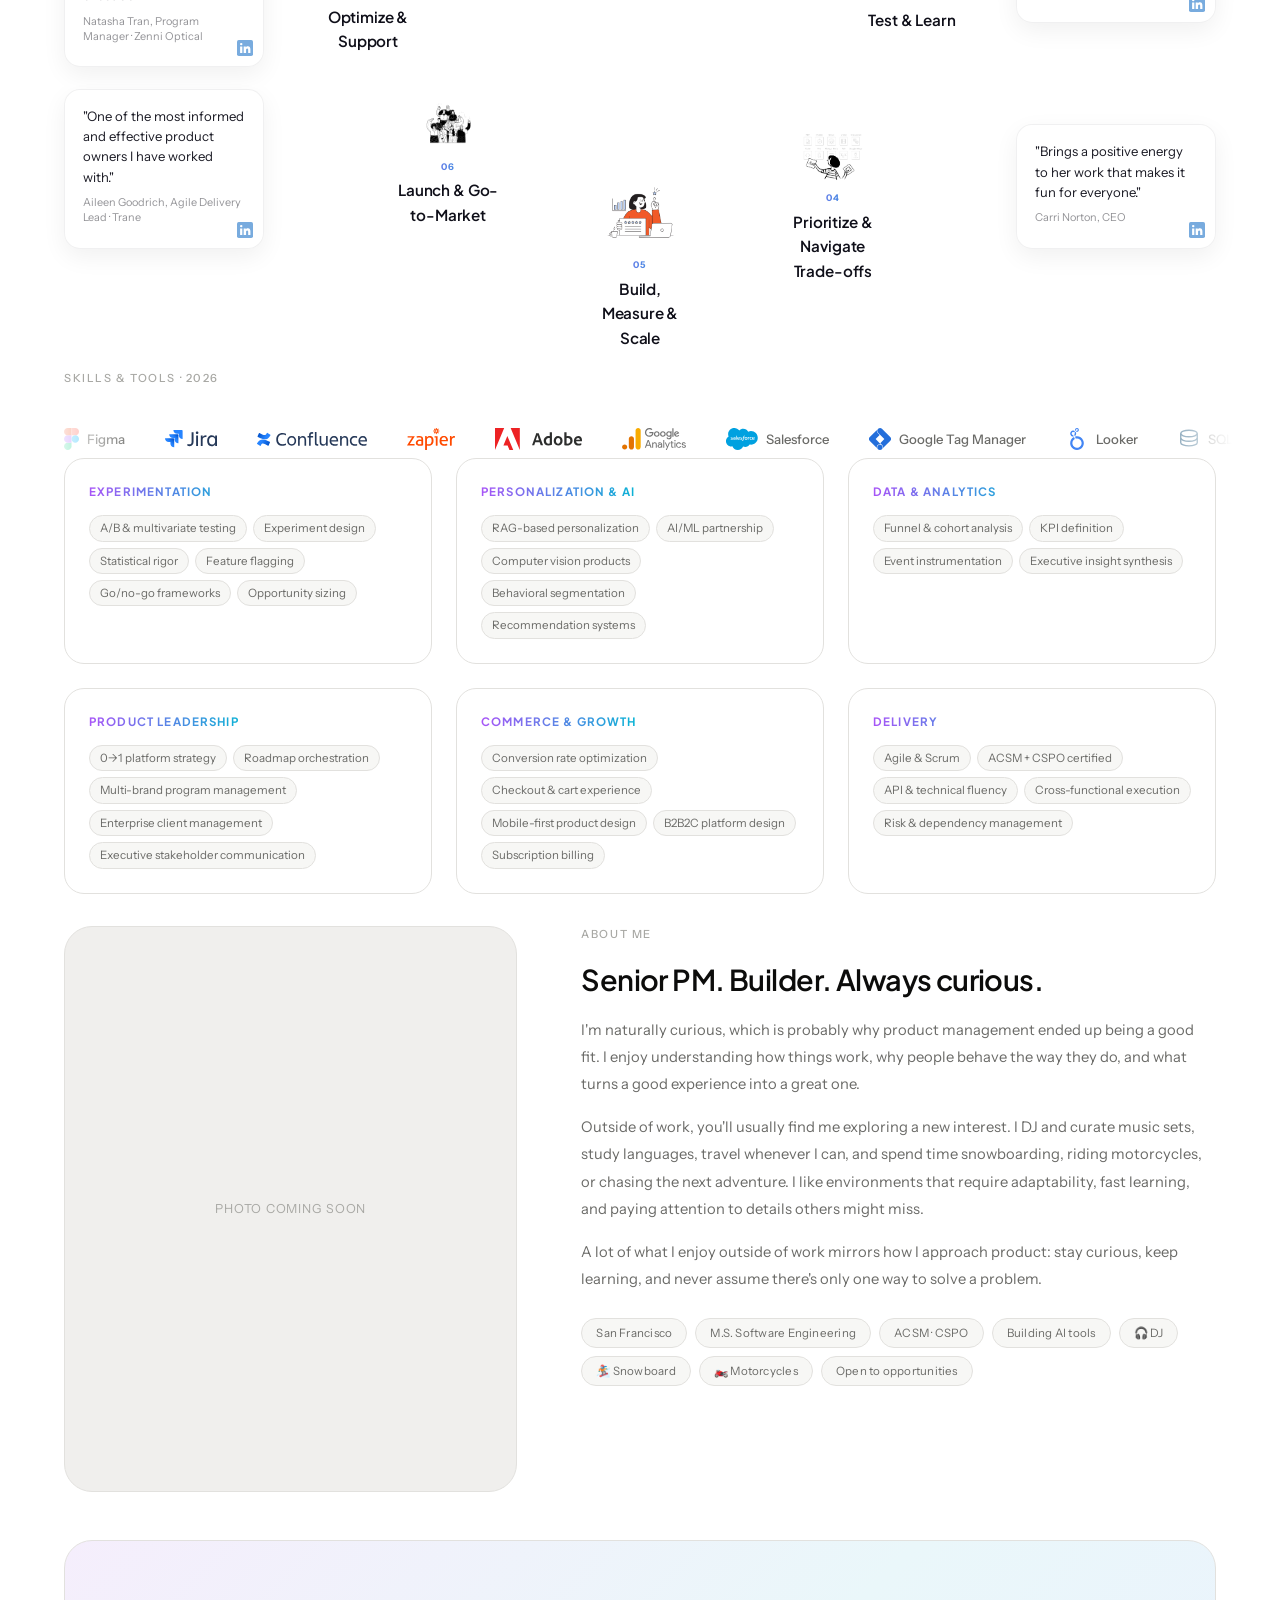
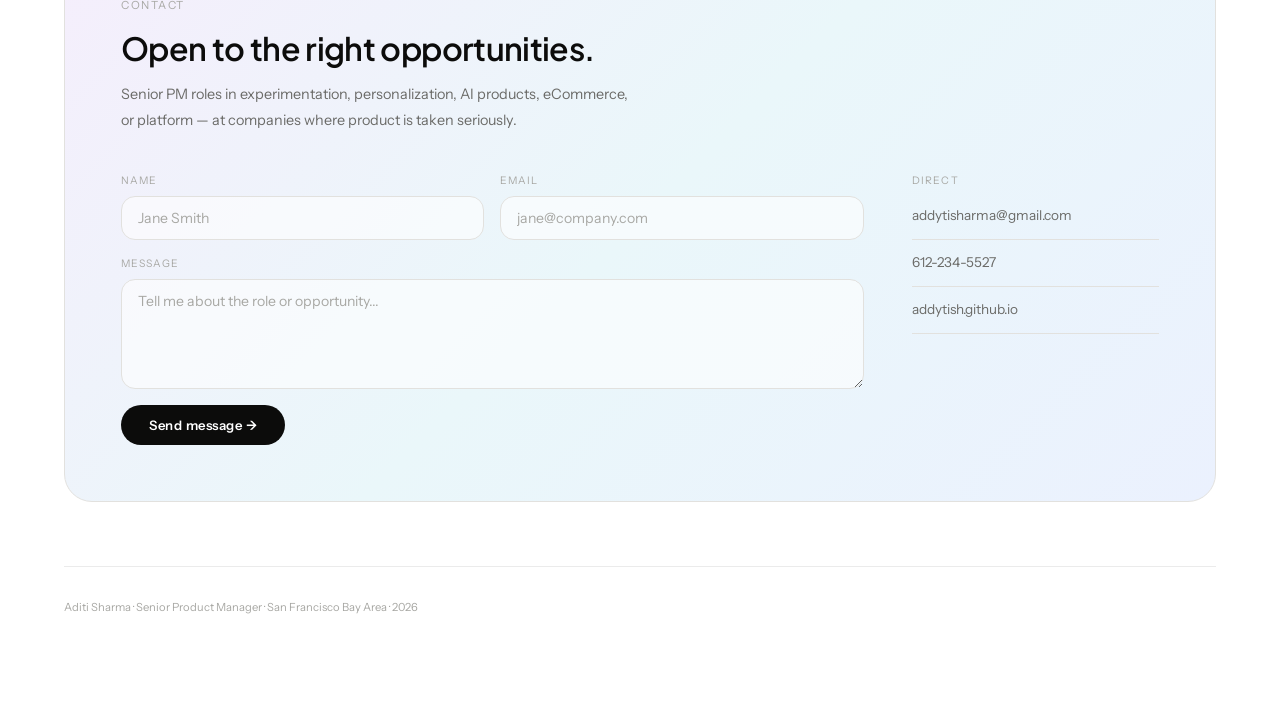
==== commit 0b6b1c8c: "Make Built with AI card full-width, current-role card half-width Built with AI now spans the full ro" ====
--- a/index.html
+++ b/index.html
@@ -65,7 +65,7 @@
       <div class="project-grid">
 
         <!-- AI BUILDER -->
-        <article class="project-card">
+        <article class="project-card project-card--full">
           <div class="project-card__top">
             <div class="ai-tool-logos">
               <img src="logos/claude.svg" alt="Claude" class="ai-tool-logo ai-tool-logo--claude">
@@ -97,7 +97,7 @@
         </article>
 
         <!-- CURRENT ROLE -->
-        <article class="project-card project-card--full project-card--current">
+        <article class="project-card project-card--current">
           <div class="project-card__top">
             <div class="current-badge">
               <span class="current-badge-dot"></span>
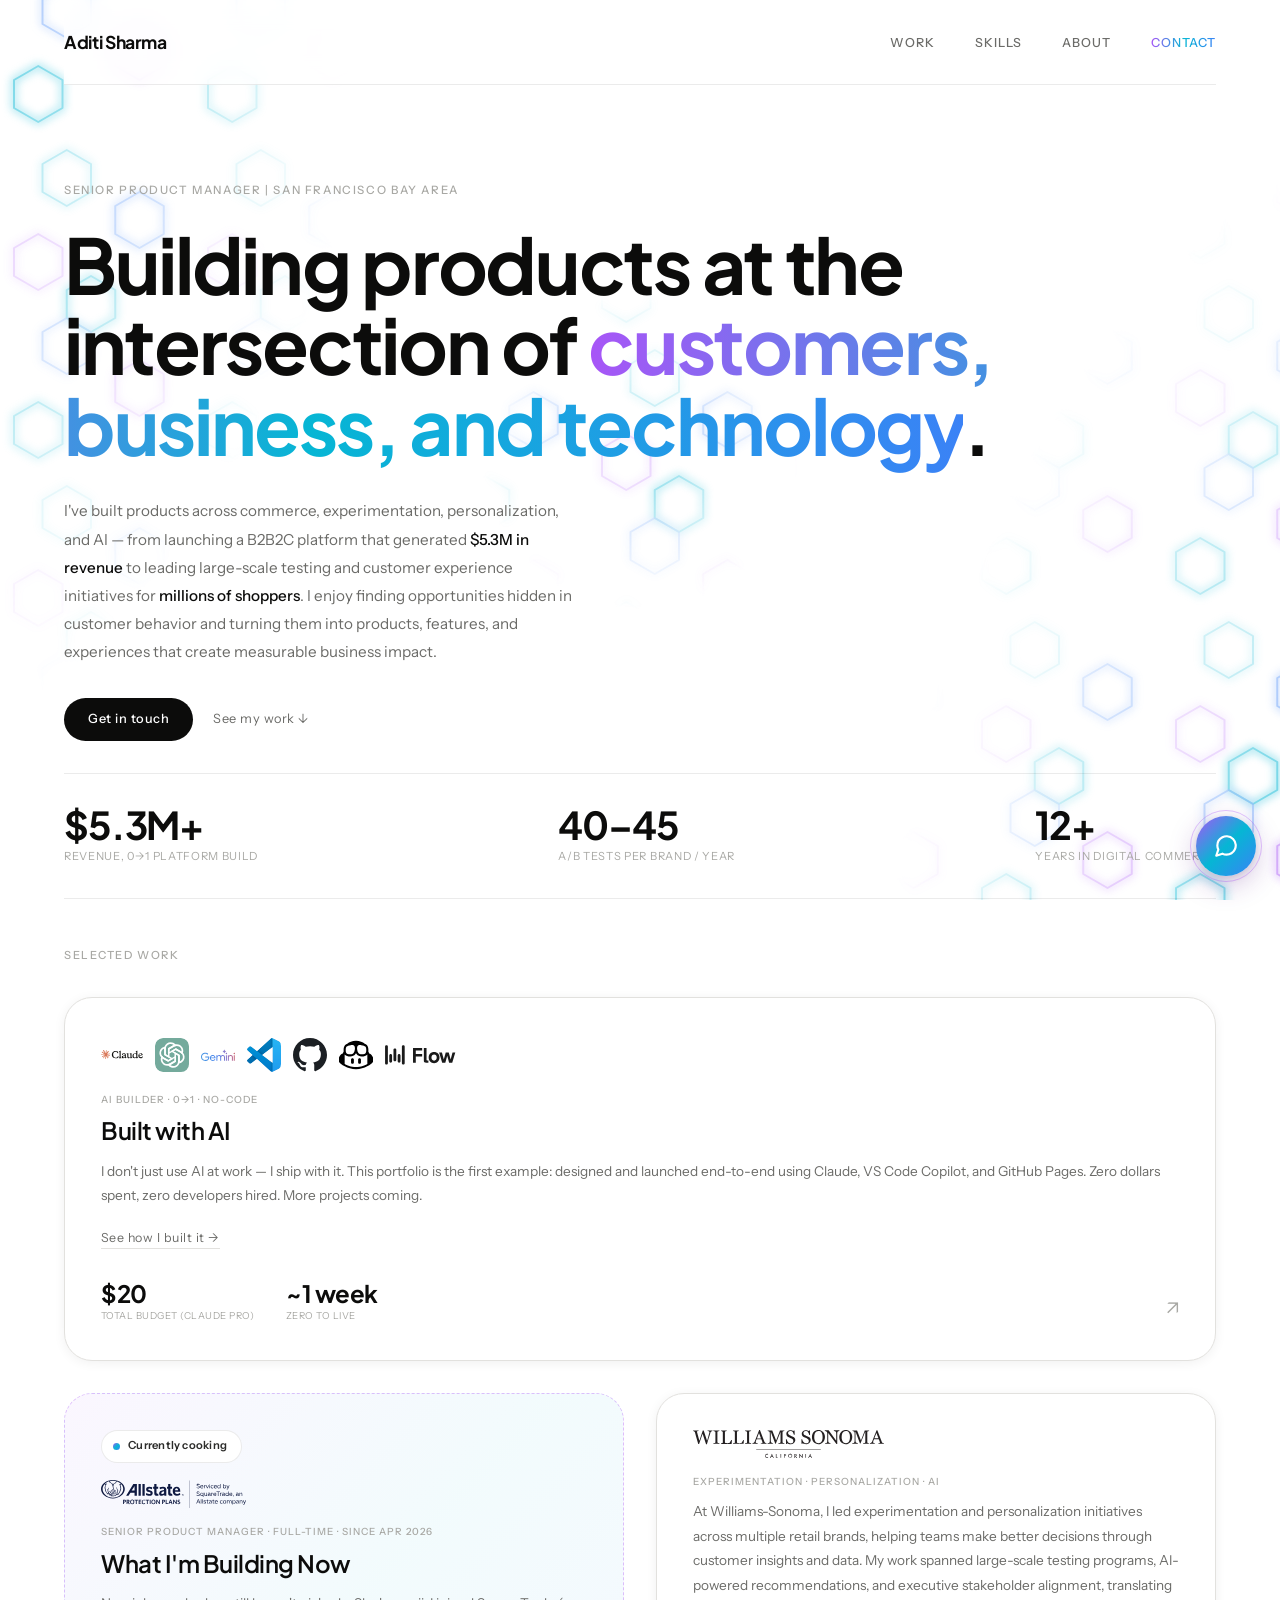
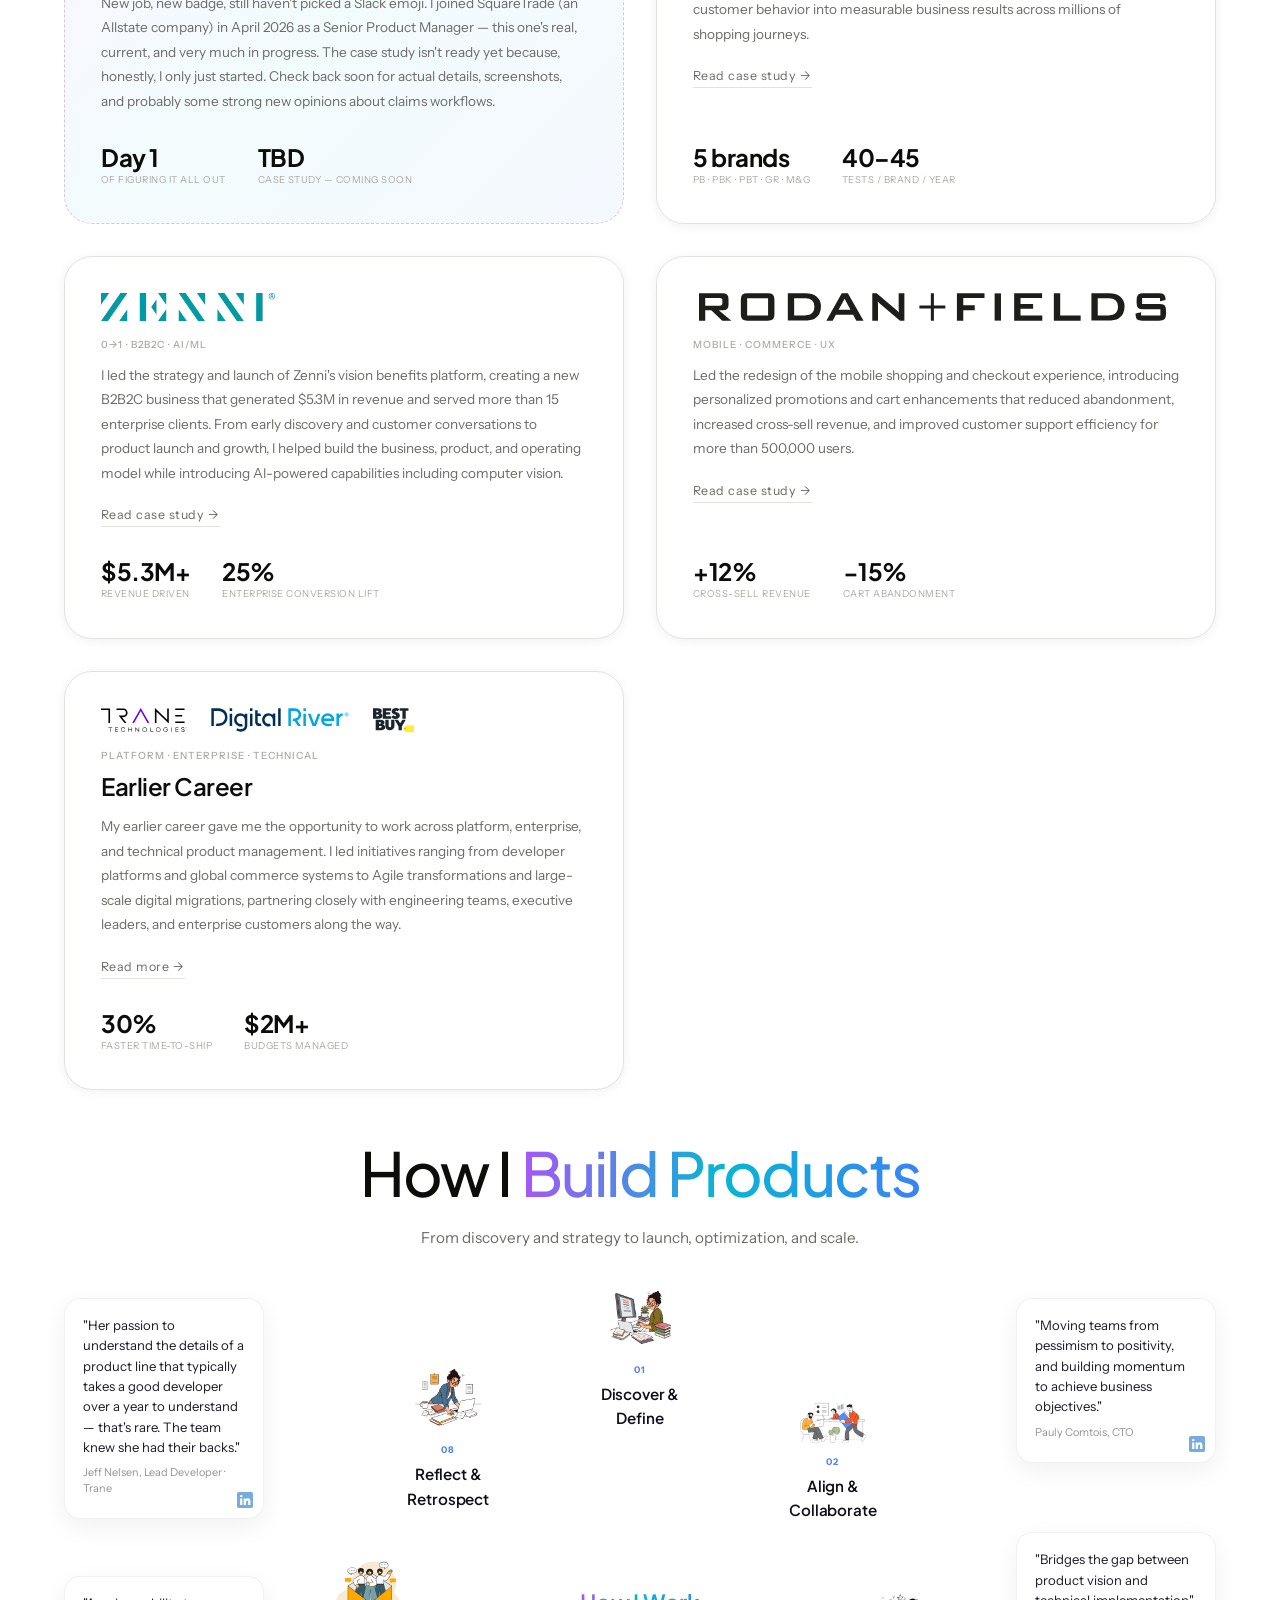
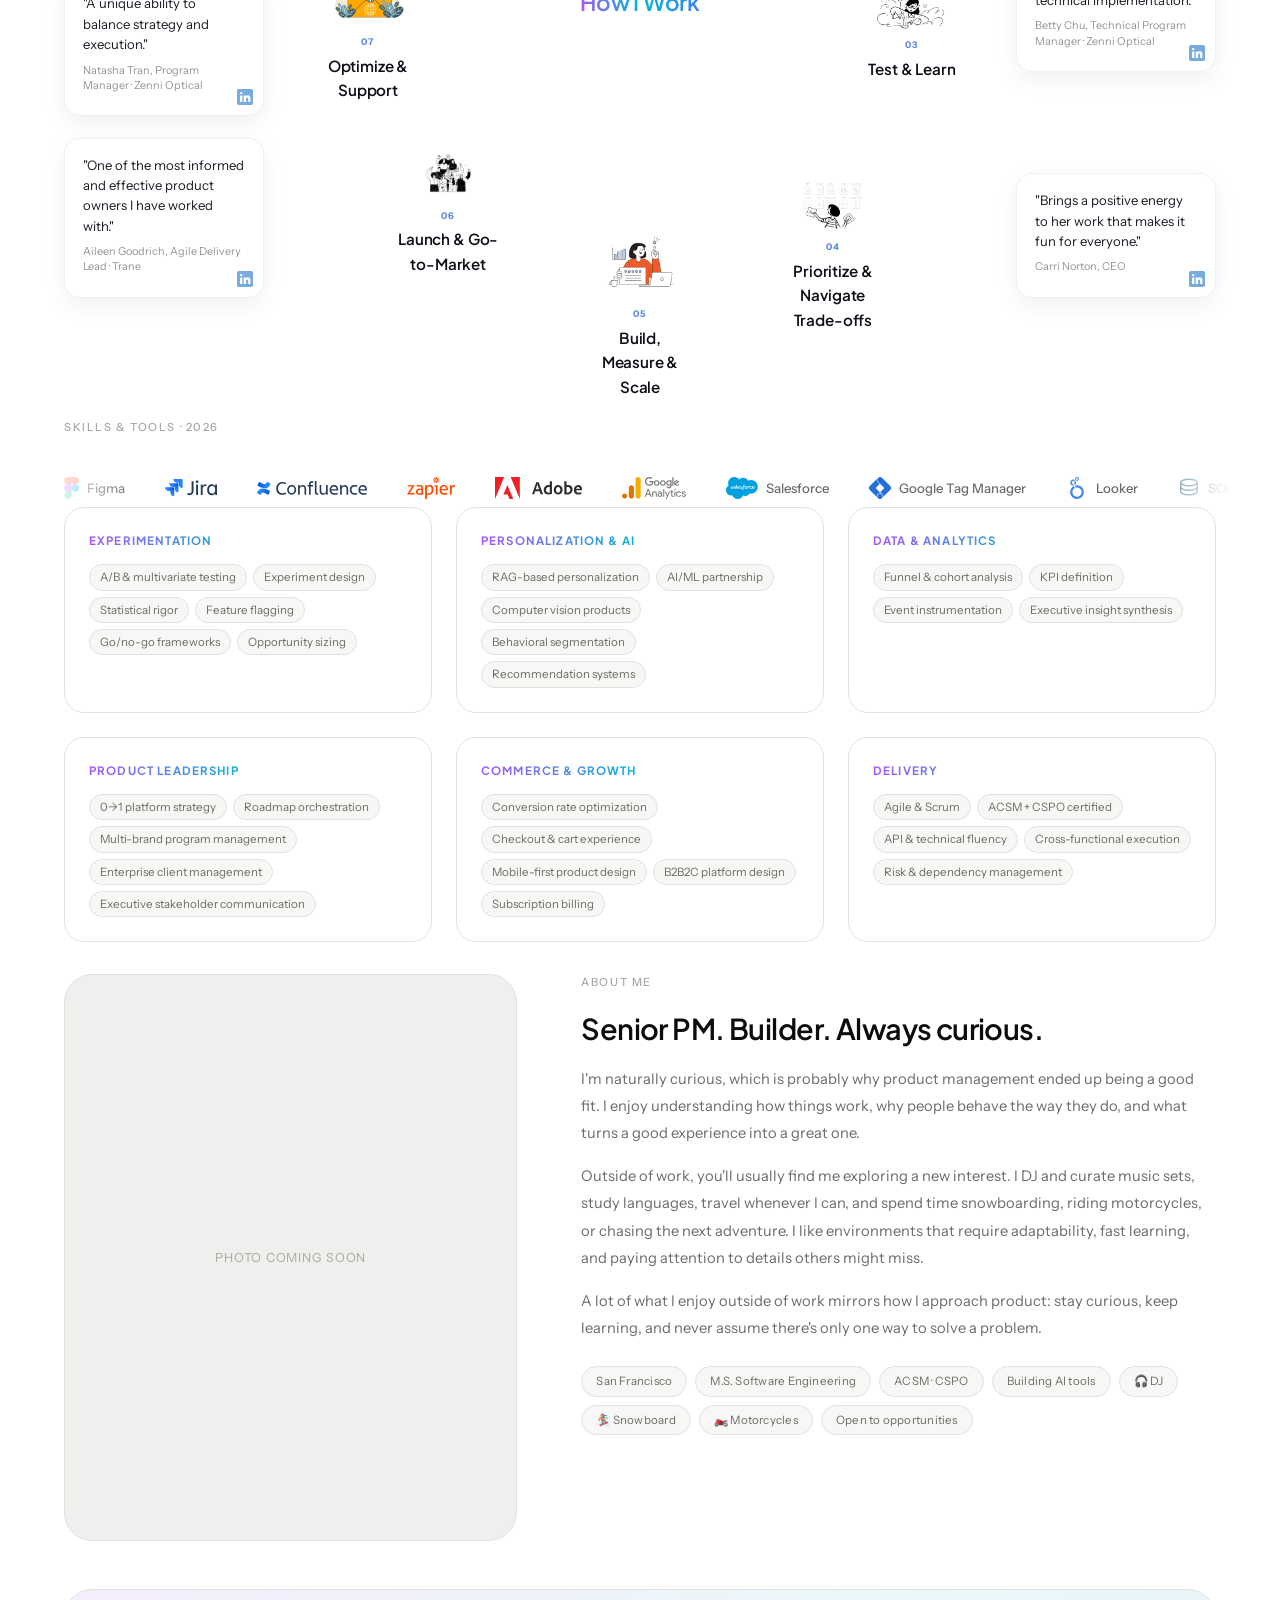
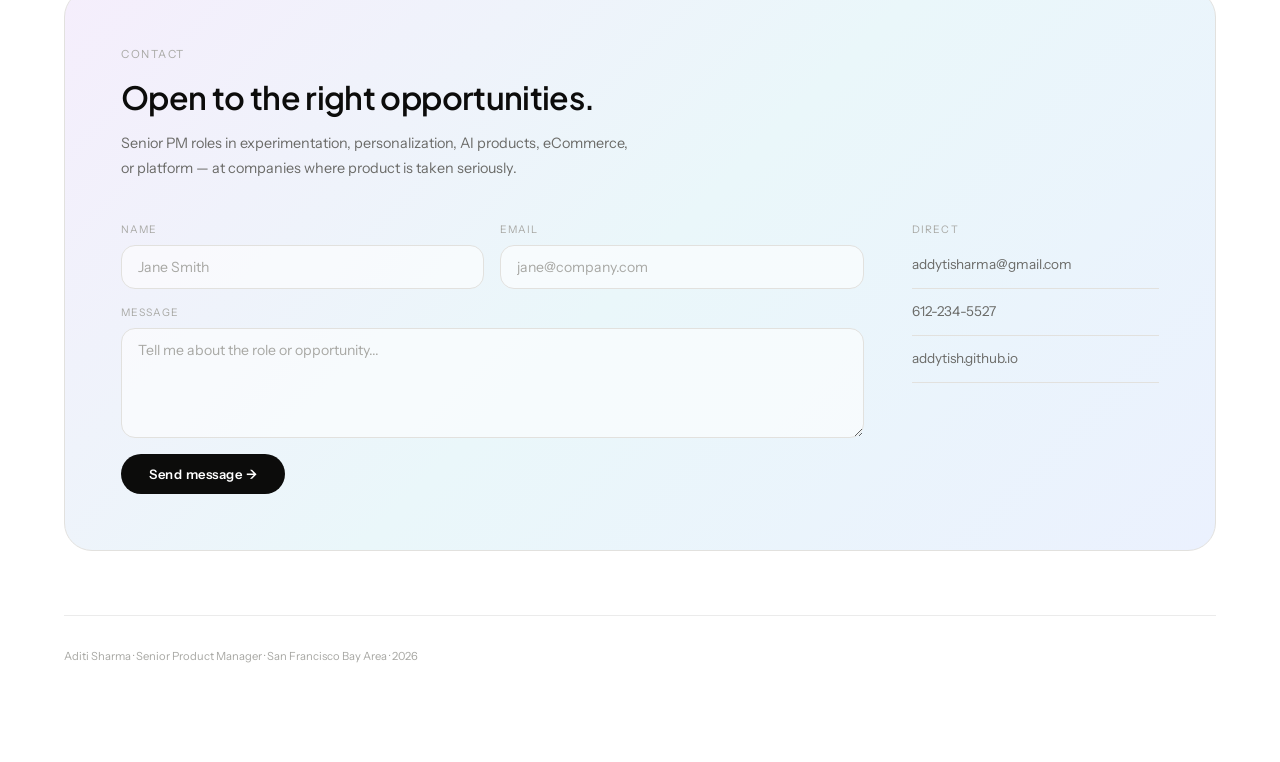
==== commit 5cca5667: "Make cards fully clickable, remove arrows" ====
--- a/index.html
+++ b/index.html
@@ -123,12 +123,13 @@
         </article>
 
         <!-- WSI -->
+        <a href="williams-sonoma.html" class="card-link">
         <article class="project-card project-card--dark">
           <div class="project-card__top">
             <img src="logos/williams-sonoma.svg" alt="Williams-Sonoma logo" class="project-logo">
             <span class="project-tag">Experimentation · Personalization · AI</span>
             <p class="project-desc">At Williams-Sonoma, I led experimentation and personalization initiatives across multiple retail brands, helping teams make better decisions through customer insights and data. My work spanned large-scale testing programs, AI-powered recommendations, and executive stakeholder alignment, translating customer behavior into measurable business results across millions of shopping journeys.</p>
-            <a href="williams-sonoma.html" class="project-link">Read case study →</a>
+            <span class="project-link">Read case study →</span>
           </div>
           <div class="project-card__bottom">
             <div class="project-metrics">
@@ -141,17 +142,18 @@
                 <span class="metric-label">Tests / brand / year</span>
               </div>
             </div>
-           <a href="williams-sonoma.html" class="project-arrow">↗</a>
           </div>
         </article>
+        </a>
 
         <!-- ZENNI -->
+          <a href="zenni.html" class="card-link">
         <article class="project-card project-card--dark">
           <div class="project-card__top">
             <img src="logos/zenni.png" alt="Zenni Optical logo" class="project-logo">
             <span class="project-tag">0→1 · B2B2C · AI/ML</span>
             <p class="project-desc">I led the strategy and launch of Zenni's vision benefits platform, creating a new B2B2C business that generated $5.3M in revenue and served more than 15 enterprise clients. From early discovery and customer conversations to product launch and growth, I helped build the business, product, and operating model while introducing AI-powered capabilities including computer vision.</p>
-            <a href="zenni.html" class="project-link">Read case study →</a>
+            <span class="project-link">Read case study →</span>
           </div>
           <div class="project-card__bottom">
             <div class="project-metrics">
@@ -164,17 +166,18 @@
                 <span class="metric-label">Enterprise conversion lift</span>
               </div>
             </div>
-            <a href="zenni.html" class="project-arrow">↗</a>
           </div>
         </article>
+      </a>
 
         <!-- RODAN -->
+        <a href="rodan-fields.html" class="card-link">
         <article class="project-card project-card--dark">
           <div class="project-card__top">
             <img src="logos/rodan-fields.svg" alt="Rodan + Fields logo" class="project-logo">
             <span class="project-tag">Mobile · Commerce · UX</span>
             <p class="project-desc">Led the redesign of the mobile shopping and checkout experience, introducing personalized promotions and cart enhancements that reduced abandonment, increased cross-sell revenue, and improved customer support efficiency for more than 500,000 users.</p>
-            <a href="rodan-fields.html" class="project-link">Read case study →</a>
+            <span class="project-link">Read case study →</span>
           </div>
           <div class="project-card__bottom">
             <div class="project-metrics">
@@ -187,22 +190,23 @@
                 <span class="metric-label">Cart abandonment</span>
               </div>
             </div>
-            <a href="rodan-fields.html" class="project-arrow">↗</a>
           </div>
         </article>
+        </a>
 
         <!-- EARLY CAREER -->
-        <article class="project-card project-card--full">
-          <div class="project-card__top">
-            <div class="project-logo-row">
-              <img src="logos/trane.svg" alt="Trane Technologies logo">
-              <img src="logos/digital-river.svg" alt="Digital River logo">
-              <img src="logos/best-buy.svg" alt="Best Buy logo">
+        <a href="early-career.html" class="card-link">
+          <article class="project-card project-card--full">
+            <div class="project-card__top">
+              <div class="project-logo-row">
+                <img src="logos/trane.svg" alt="Trane Technologies logo">
+                <img src="logos/digital-river.svg" alt="Digital River logo">
+                <img src="logos/best-buy.svg" alt="Best Buy logo">
             </div>
             <span class="project-tag">Platform · Enterprise · Technical</span>
             <h2 class="project-title">Earlier Career</h2>
             <p class="project-desc">My earlier career gave me the opportunity to work across platform, enterprise, and technical product management. I led initiatives ranging from developer platforms and global commerce systems to Agile transformations and large-scale digital migrations, partnering closely with engineering teams, executive leaders, and enterprise customers along the way.</p>
-            <a href="early-career.html" class="project-link project-link--light">Read more →</a>
+            <span class="project-link project-link--light">Read more →</span>
           </div>
           <div class="project-card__bottom">
             <div class="project-metrics">
@@ -215,9 +219,9 @@
                 <span class="metric-label">Budgets managed</span>
               </div>
             </div>
-            <a href="early-career.html" class="project-arrow project-arrow--light">↗</a>
           </div>
         </article>
+      </a>
 
       </div>
     </section>
--- a/style.css
+++ b/style.css
@@ -910,7 +910,14 @@
   display: grid;
   grid-template-columns: 1fr 1fr;
   gap: 2rem;
-}
+  align-items: stretch;
+}
+
+.card-link {
+  display: block;
+  height: 100%;
+}
+
 .project-card--full {
   grid-column: 1 / -1;
 }
@@ -977,6 +984,7 @@
   flex-direction: column;
   justify-content: space-between;
   min-height: 300px;
+  height: 100%;
   transition: transform var(--transition), box-shadow var(--transition), opacity 0.45s cubic-bezier(0.22,1,0.36,1);
   cursor: pointer;
 }
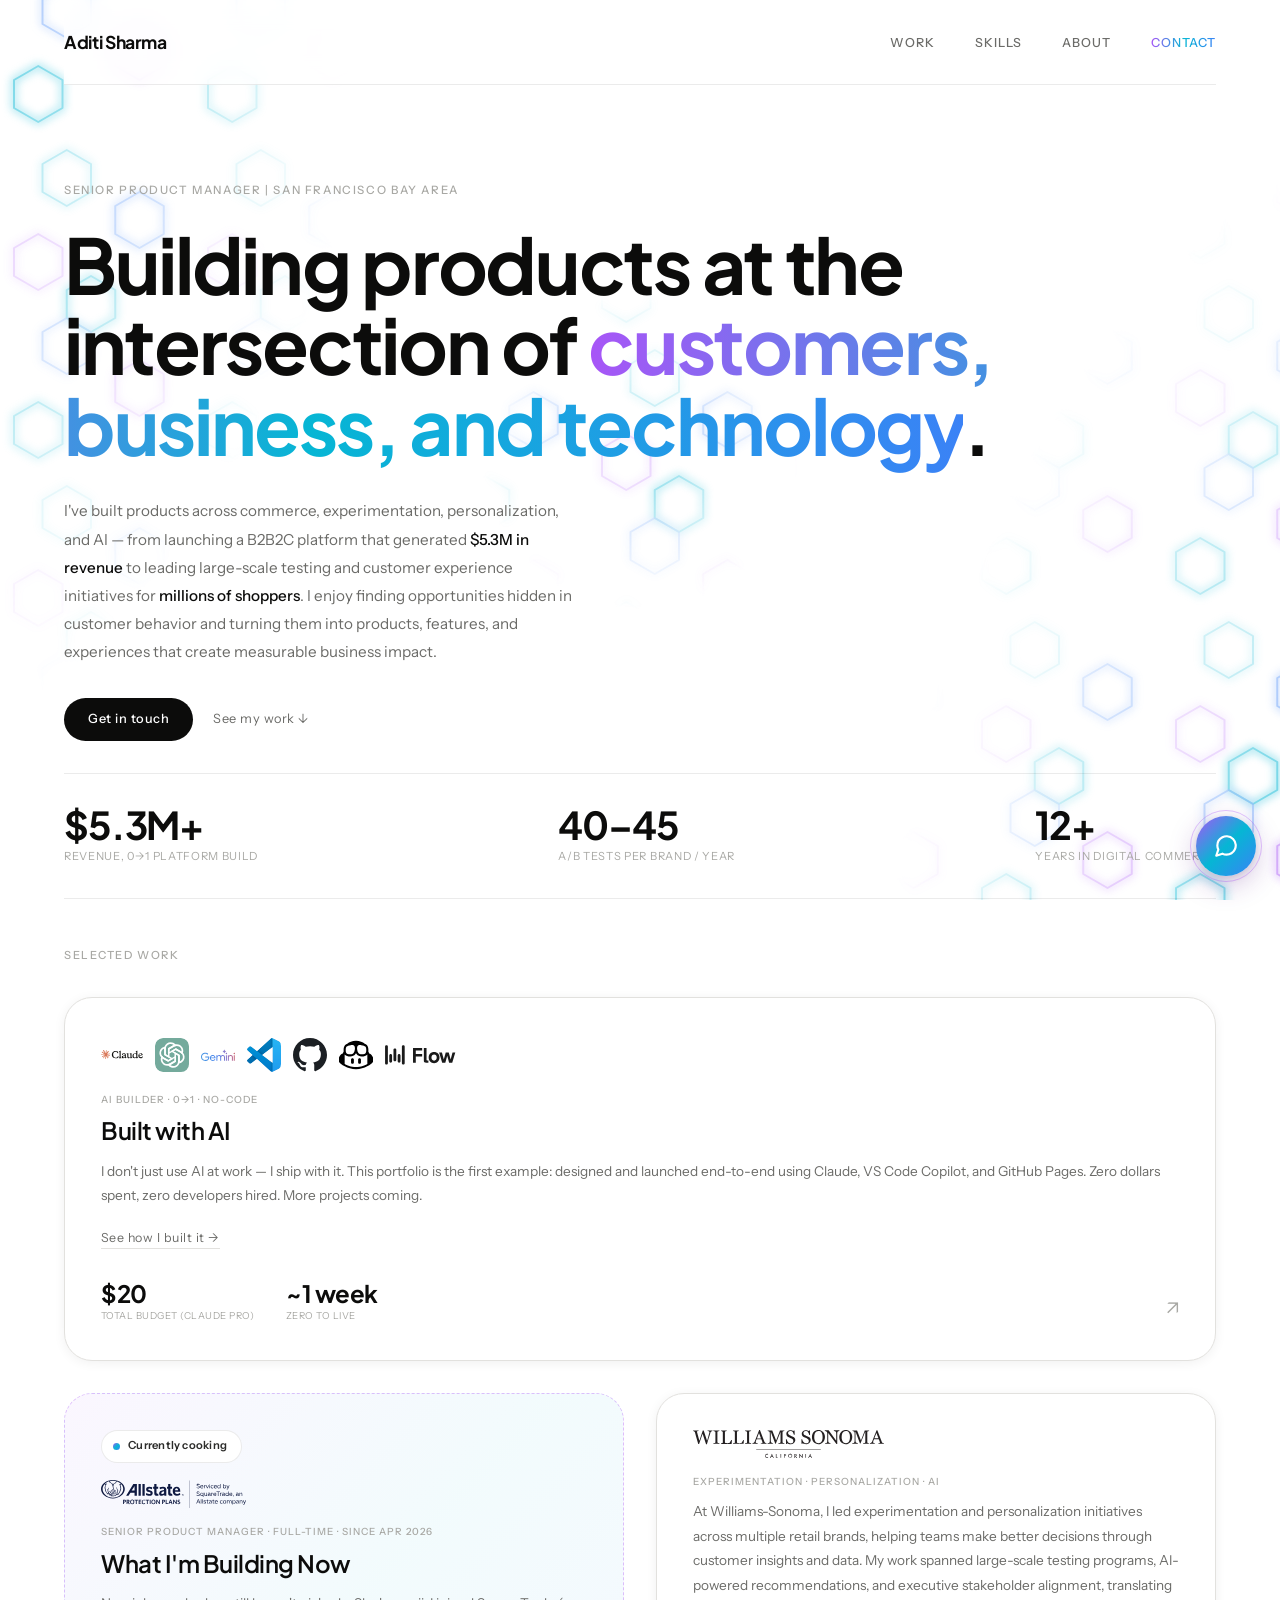
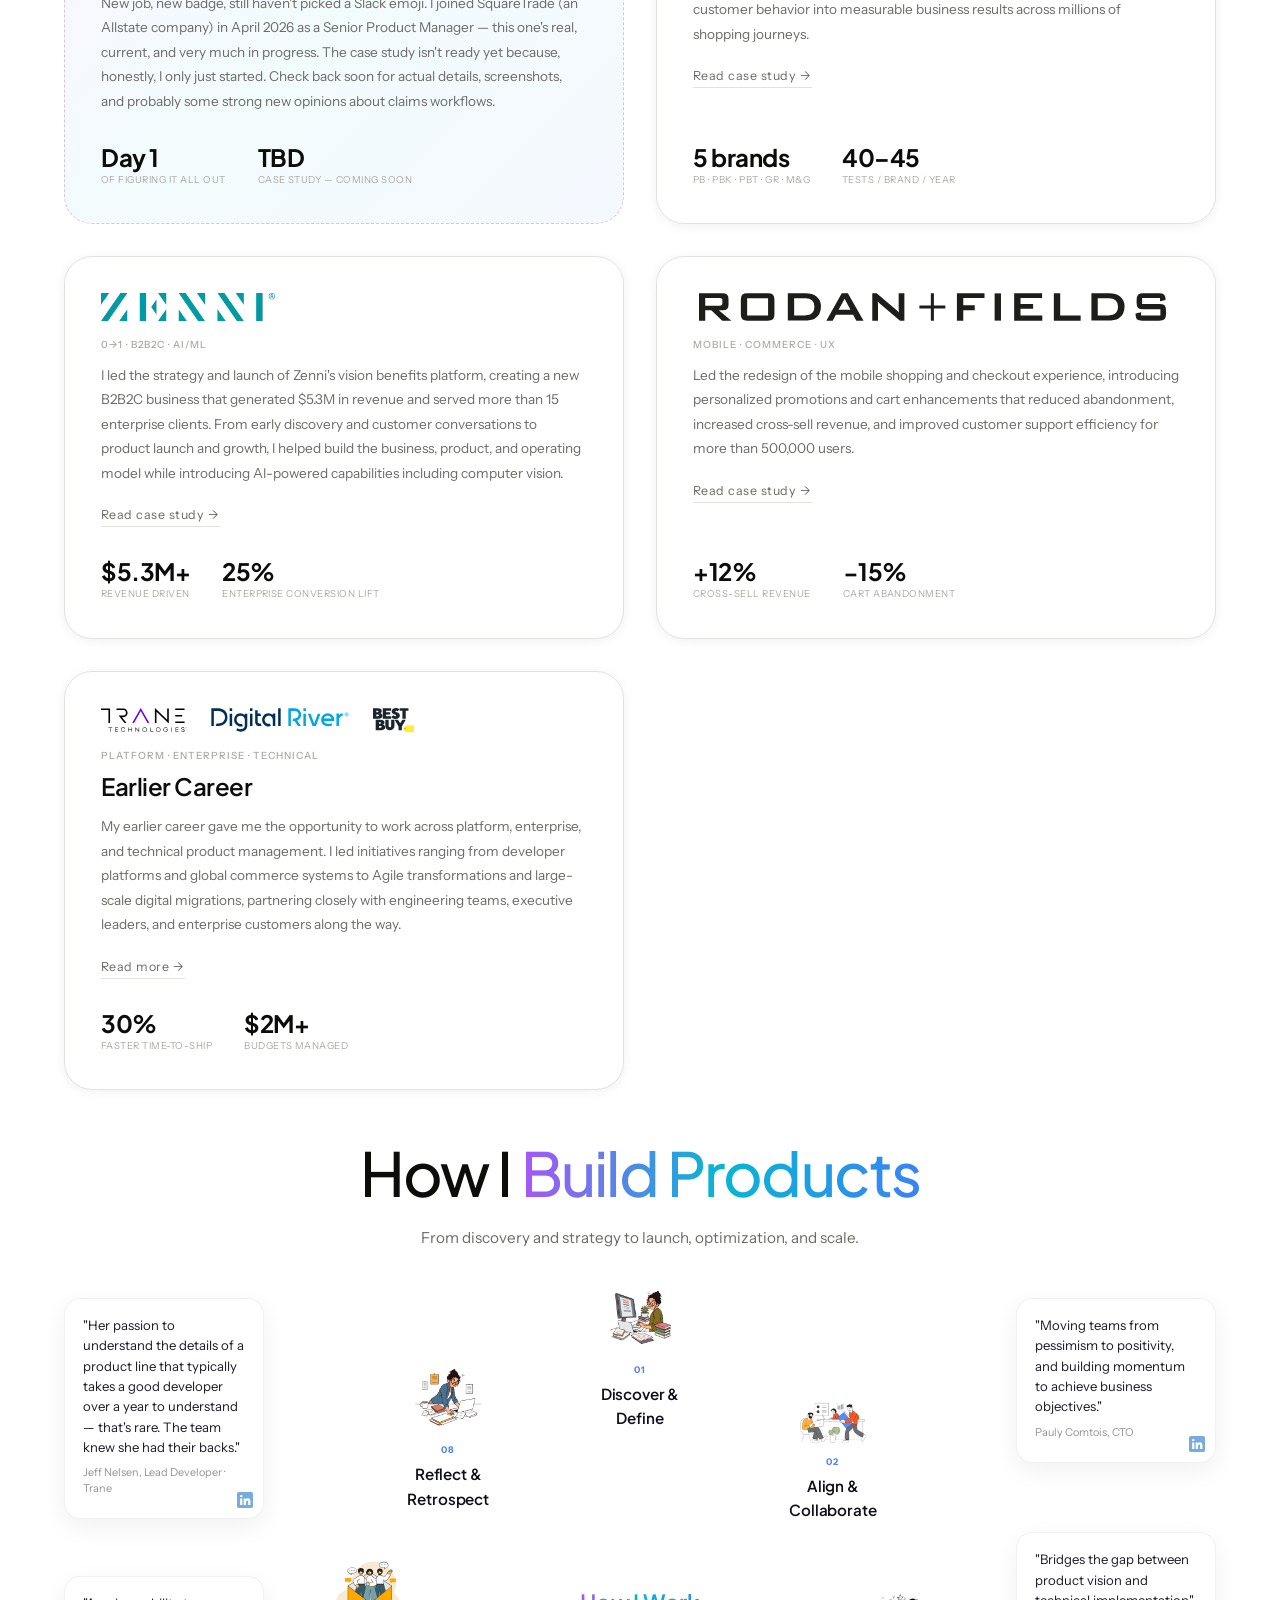
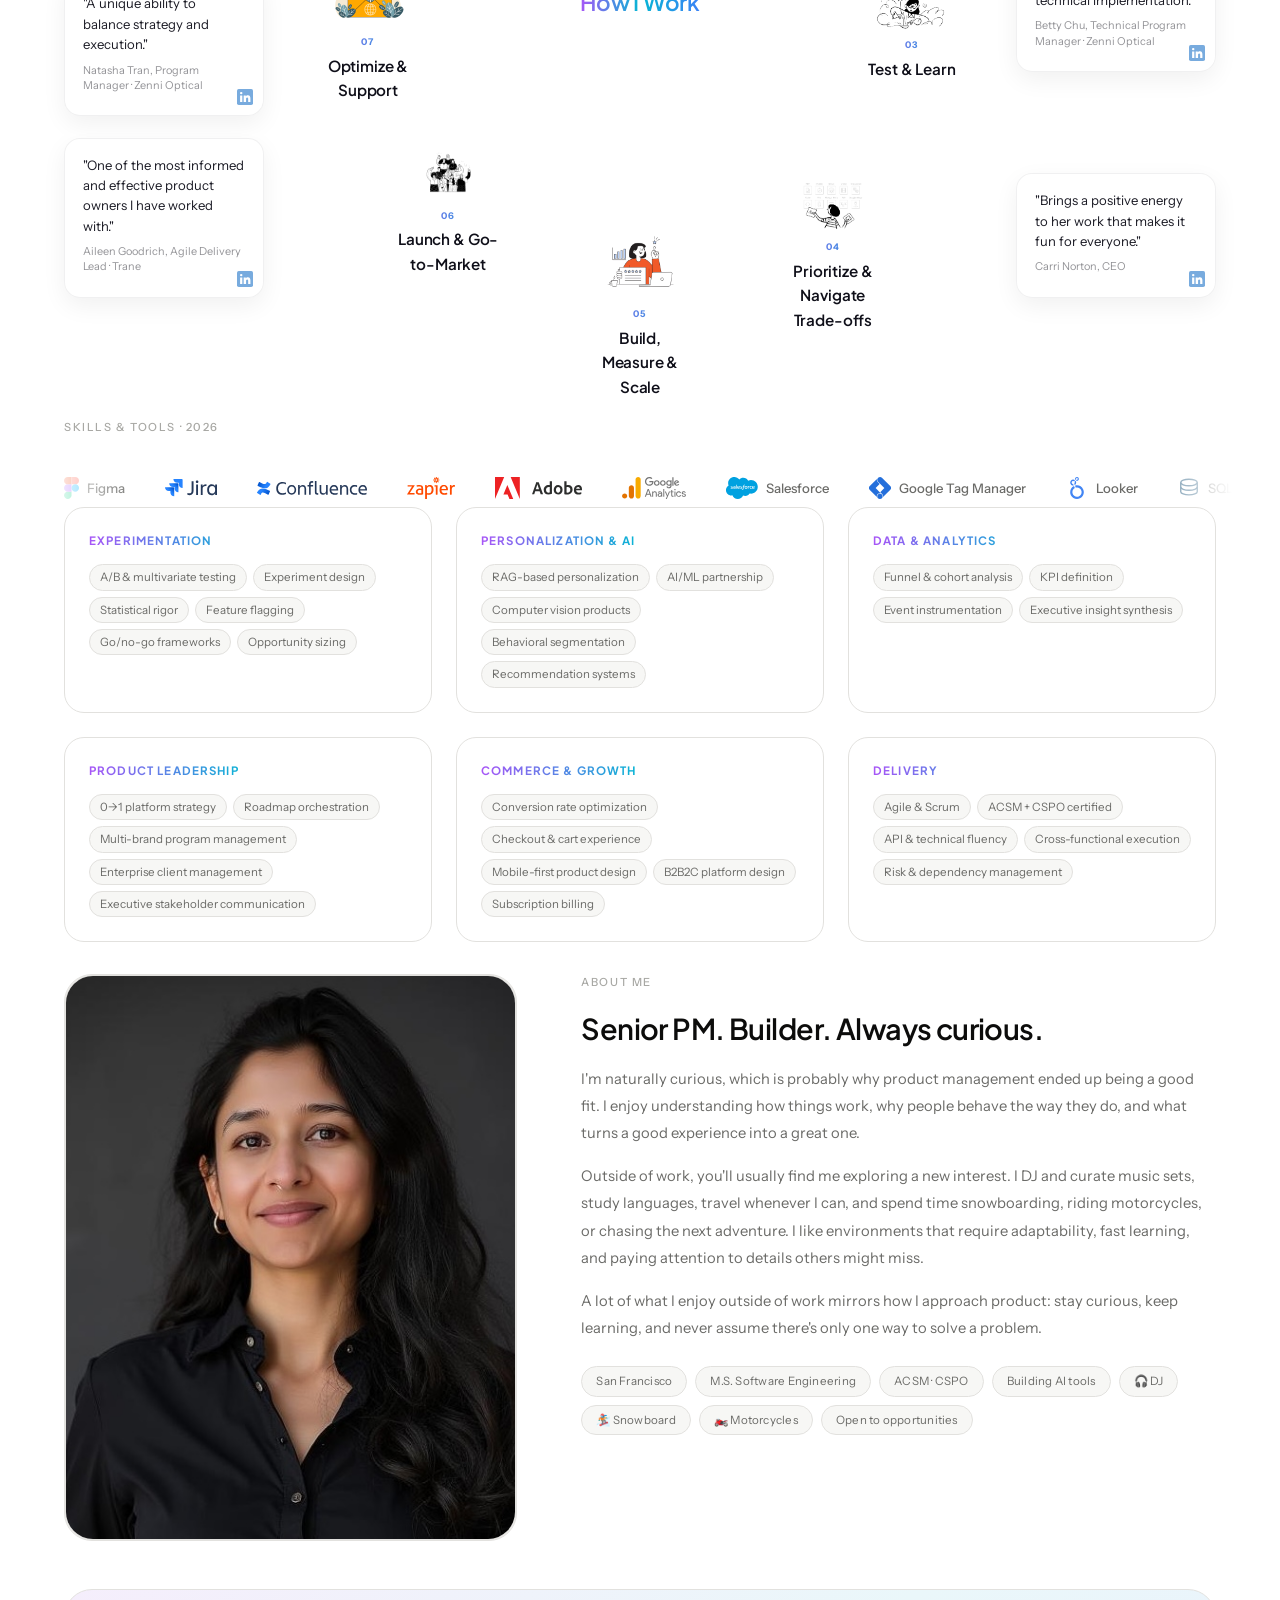
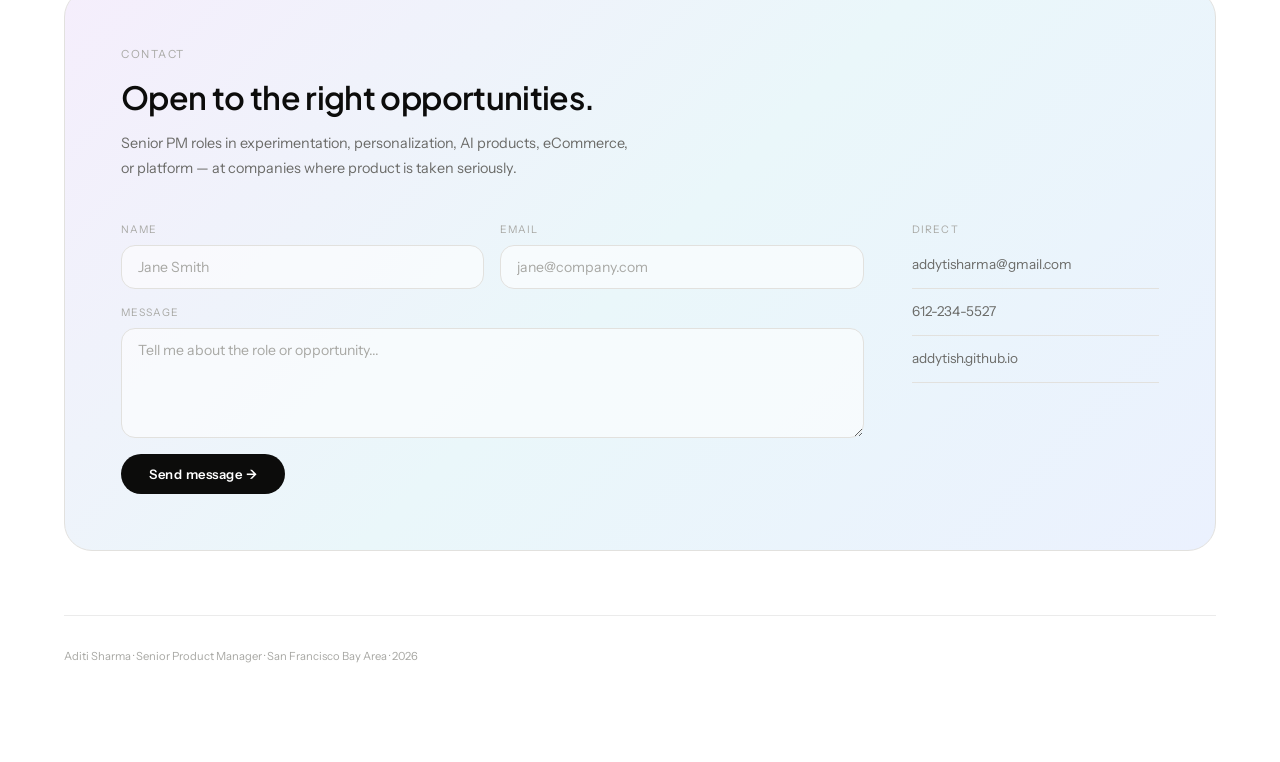
==== commit 37e86281: "Add headshot, reorganize image folders" ====
--- a/index.html
+++ b/index.html
@@ -247,7 +247,7 @@
           <div class="pmos-node" data-node="1" style="--i:0">
             <div class="pmos-node-top">
               <div class="pmos-doodle">
-                <img src="img-discover.png" class="pmos-char-float pmos-notion-char" style="animation-delay:0s" alt="">
+                <img src="po-notion-characters/img-discover.png" class="pmos-char-float pmos-notion-char" style="animation-delay:0s" alt="">
               </div>
               <div class="pmos-node-meta">
                 <span class="pmos-node-num">01</span>
@@ -267,7 +267,7 @@
           <div class="pmos-node" data-node="2" style="--i:1;--down:40px">
             <div class="pmos-node-top">
               <div class="pmos-doodle">
-                <img src="img-align.png" class="pmos-char-float pmos-notion-char" style="animation-delay:0.4s" alt="">
+                <img src="po-notion-characters/img-align.png" class="pmos-char-float pmos-notion-char" style="animation-delay:0.4s" alt="">
               </div>
               <div class="pmos-node-meta">
                 <span class="pmos-node-num">02</span>
@@ -287,7 +287,7 @@
           <div class="pmos-node" data-node="3" style="--i:2;--down:40px">
             <div class="pmos-node-top">
               <div class="pmos-doodle">
-                <img src="img-test.png" class="pmos-char-float pmos-notion-char" style="animation-delay:0.8s" alt="">
+                <img src="po-notion-characters/img-test.png" class="pmos-char-float pmos-notion-char" style="animation-delay:0.8s" alt="">
               </div>
               <div class="pmos-node-meta">
                 <span class="pmos-node-num">03</span>
@@ -307,7 +307,7 @@
           <div class="pmos-node" data-node="4" style="--i:3;--down:35px">
             <div class="pmos-node-top">
               <div class="pmos-doodle">
-                <img src="img-prioritize.png" class="pmos-char-float pmos-notion-char" style="animation-delay:1.2s" alt="">
+                <img src="po-notion-characters/img-prioritize.png" class="pmos-char-float pmos-notion-char" style="animation-delay:1.2s" alt="">
               </div>
               <div class="pmos-node-meta">
                 <span class="pmos-node-num">04</span>
@@ -327,7 +327,7 @@
           <div class="pmos-node" data-node="5" style="--i:4">
             <div class="pmos-node-top">
               <div class="pmos-doodle">
-                <img src="img-build.png" class="pmos-char-float pmos-notion-char" style="animation-delay:1.6s" alt="">
+                <img src="po-notion-characters/img-build.png" class="pmos-char-float pmos-notion-char" style="animation-delay:1.6s" alt="">
               </div>
               <div class="pmos-node-meta">
                 <span class="pmos-node-num">05</span>
@@ -347,7 +347,7 @@
           <div class="pmos-node" data-node="6" style="--i:5">
             <div class="pmos-node-top">
               <div class="pmos-doodle">
-                <img src="img-launch.gif" class="pmos-char-float pmos-notion-char" style="animation-delay:2s" alt="">
+                <img src="po-notion-characters/img-launch.gif" class="pmos-char-float pmos-notion-char" style="animation-delay:2s" alt="">
               </div>
               <div class="pmos-node-meta">
                 <span class="pmos-node-num">06</span>
@@ -367,7 +367,7 @@
           <div class="pmos-node" data-node="7" style="--i:6">
             <div class="pmos-node-top">
               <div class="pmos-doodle">
-                <img src="img-support.svg" class="pmos-char-float pmos-notion-char" style="animation-delay:2.4s" alt="">
+                <img src="po-notion-characters/img-support.svg" class="pmos-char-float pmos-notion-char" style="animation-delay:2.4s" alt="">
               </div>
               <div class="pmos-node-meta">
                 <span class="pmos-node-num">07</span>
@@ -387,7 +387,7 @@
           <div class="pmos-node" data-node="8" style="--i:7">
             <div class="pmos-node-top">
               <div class="pmos-doodle">
-                <img src="img-reflect.png" class="pmos-char-float pmos-notion-char" style="animation-delay:2.8s" alt="">
+                <img src="po-notion-characters/img-reflect.png" class="pmos-char-float pmos-notion-char" style="animation-delay:2.8s" alt="">
               </div>
               <div class="pmos-node-meta">
                 <span class="pmos-node-num">08</span>
@@ -611,7 +611,7 @@
     <!-- ABOUT -->
     <section class="about-section" id="about">
       <div class="about-photo">
-        <div class="about-photo-placeholder">Photo coming soon</div>
+        <img src="headshot.jpeg" alt="Aditi Sharma" class="about-photo">
       </div>
       <div class="about-content">
         <p class="about-label">About me</p>
